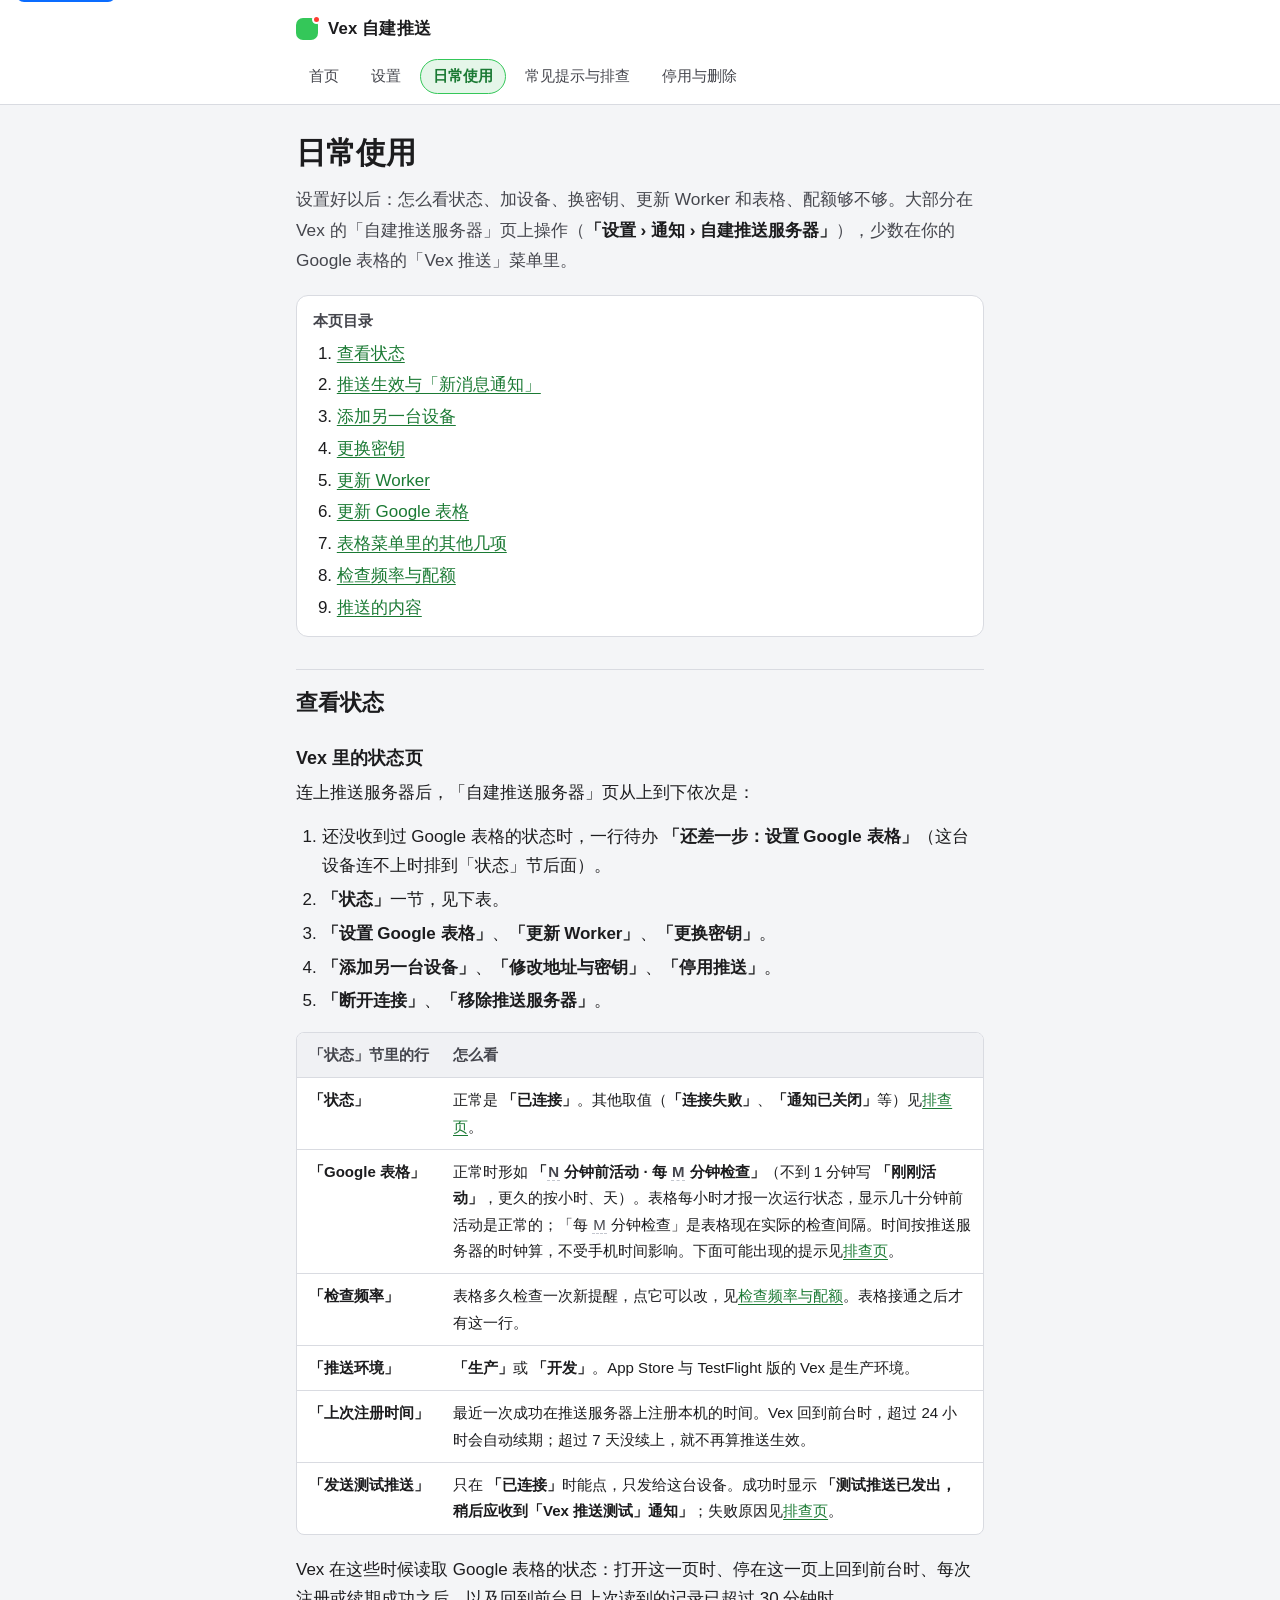
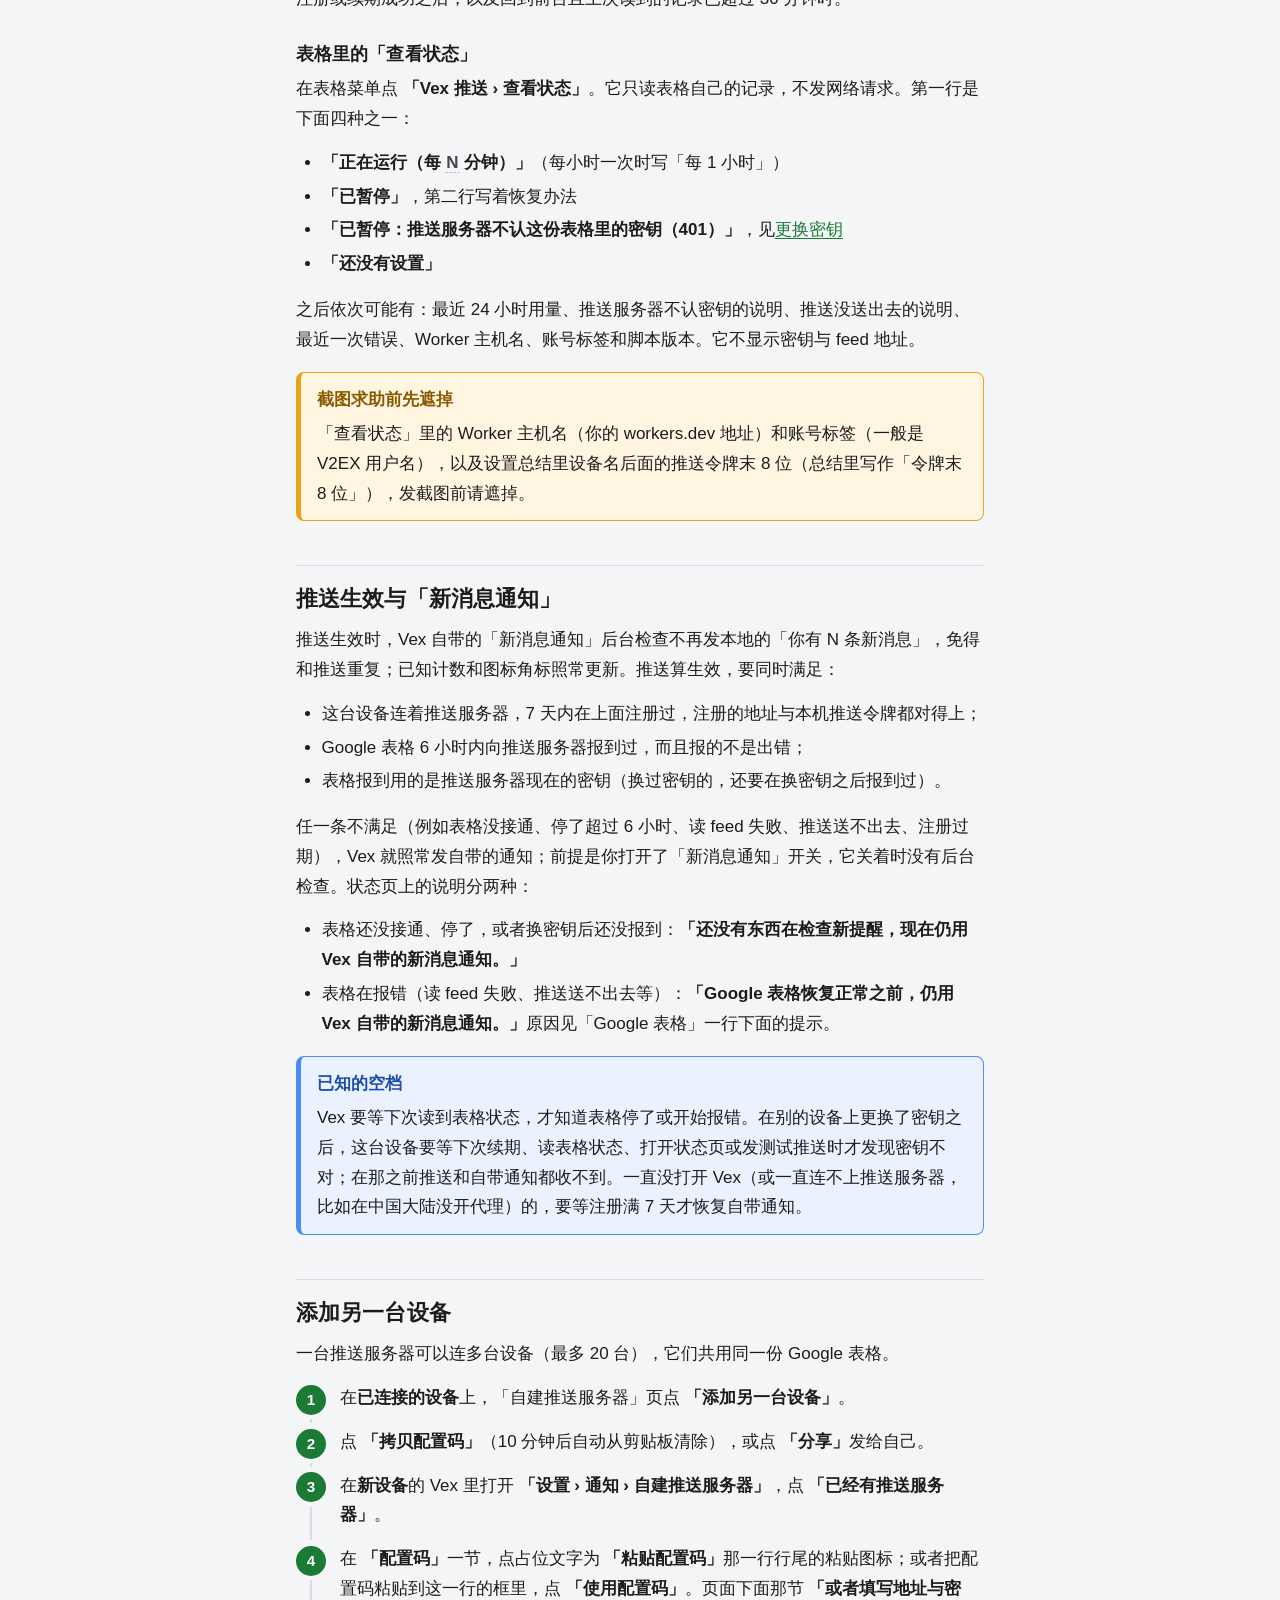
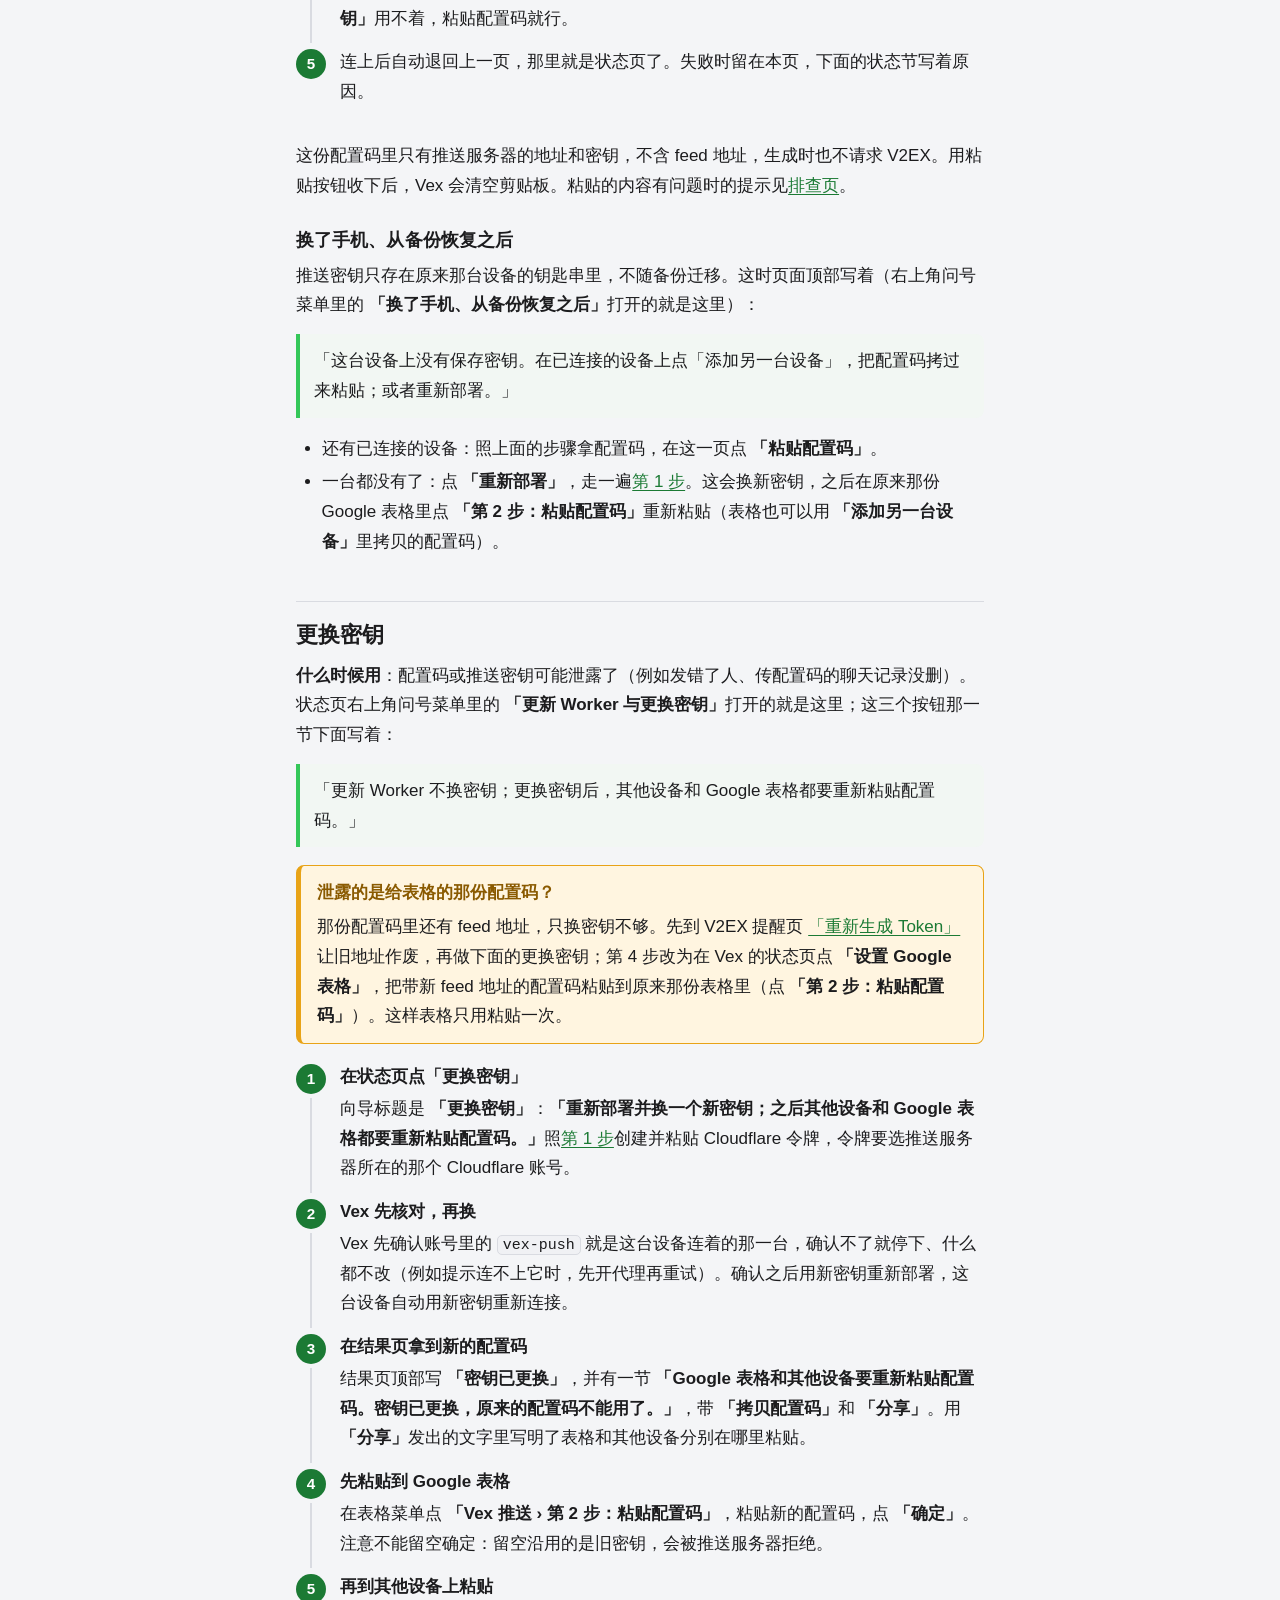
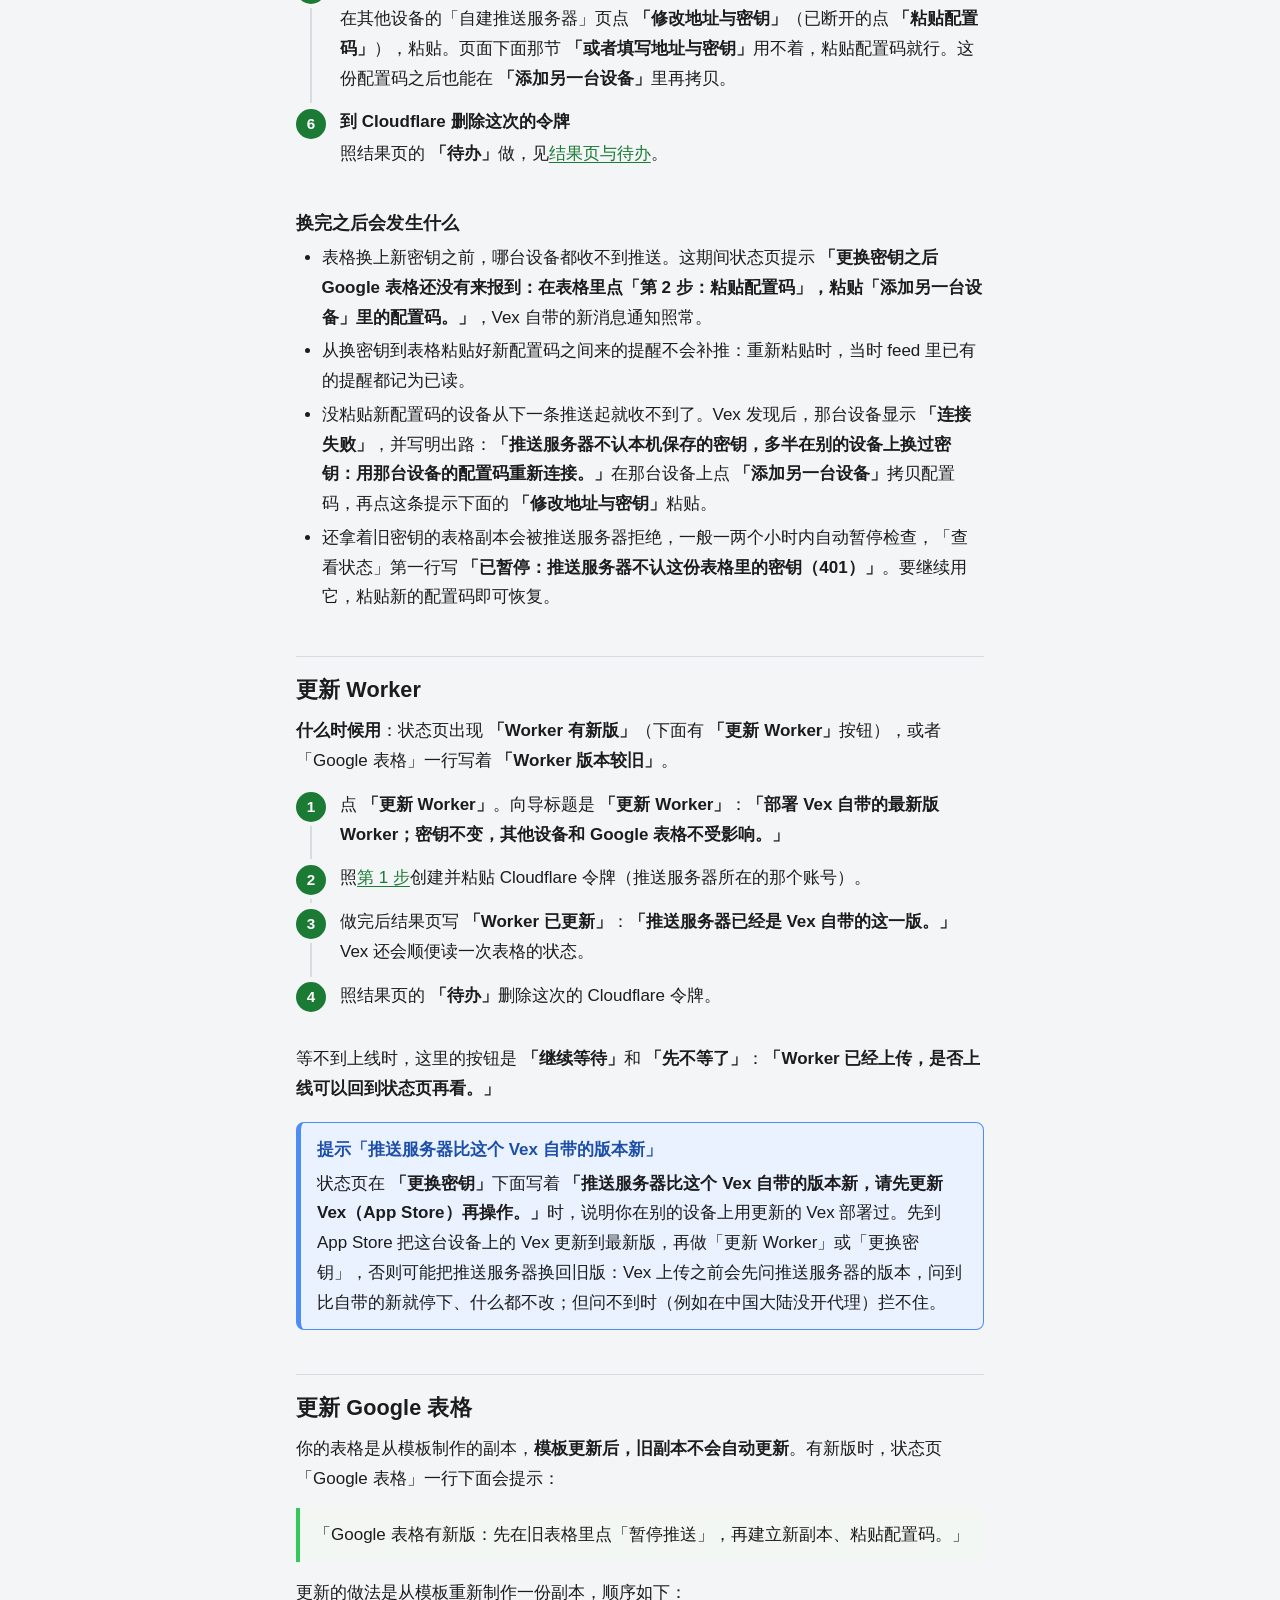
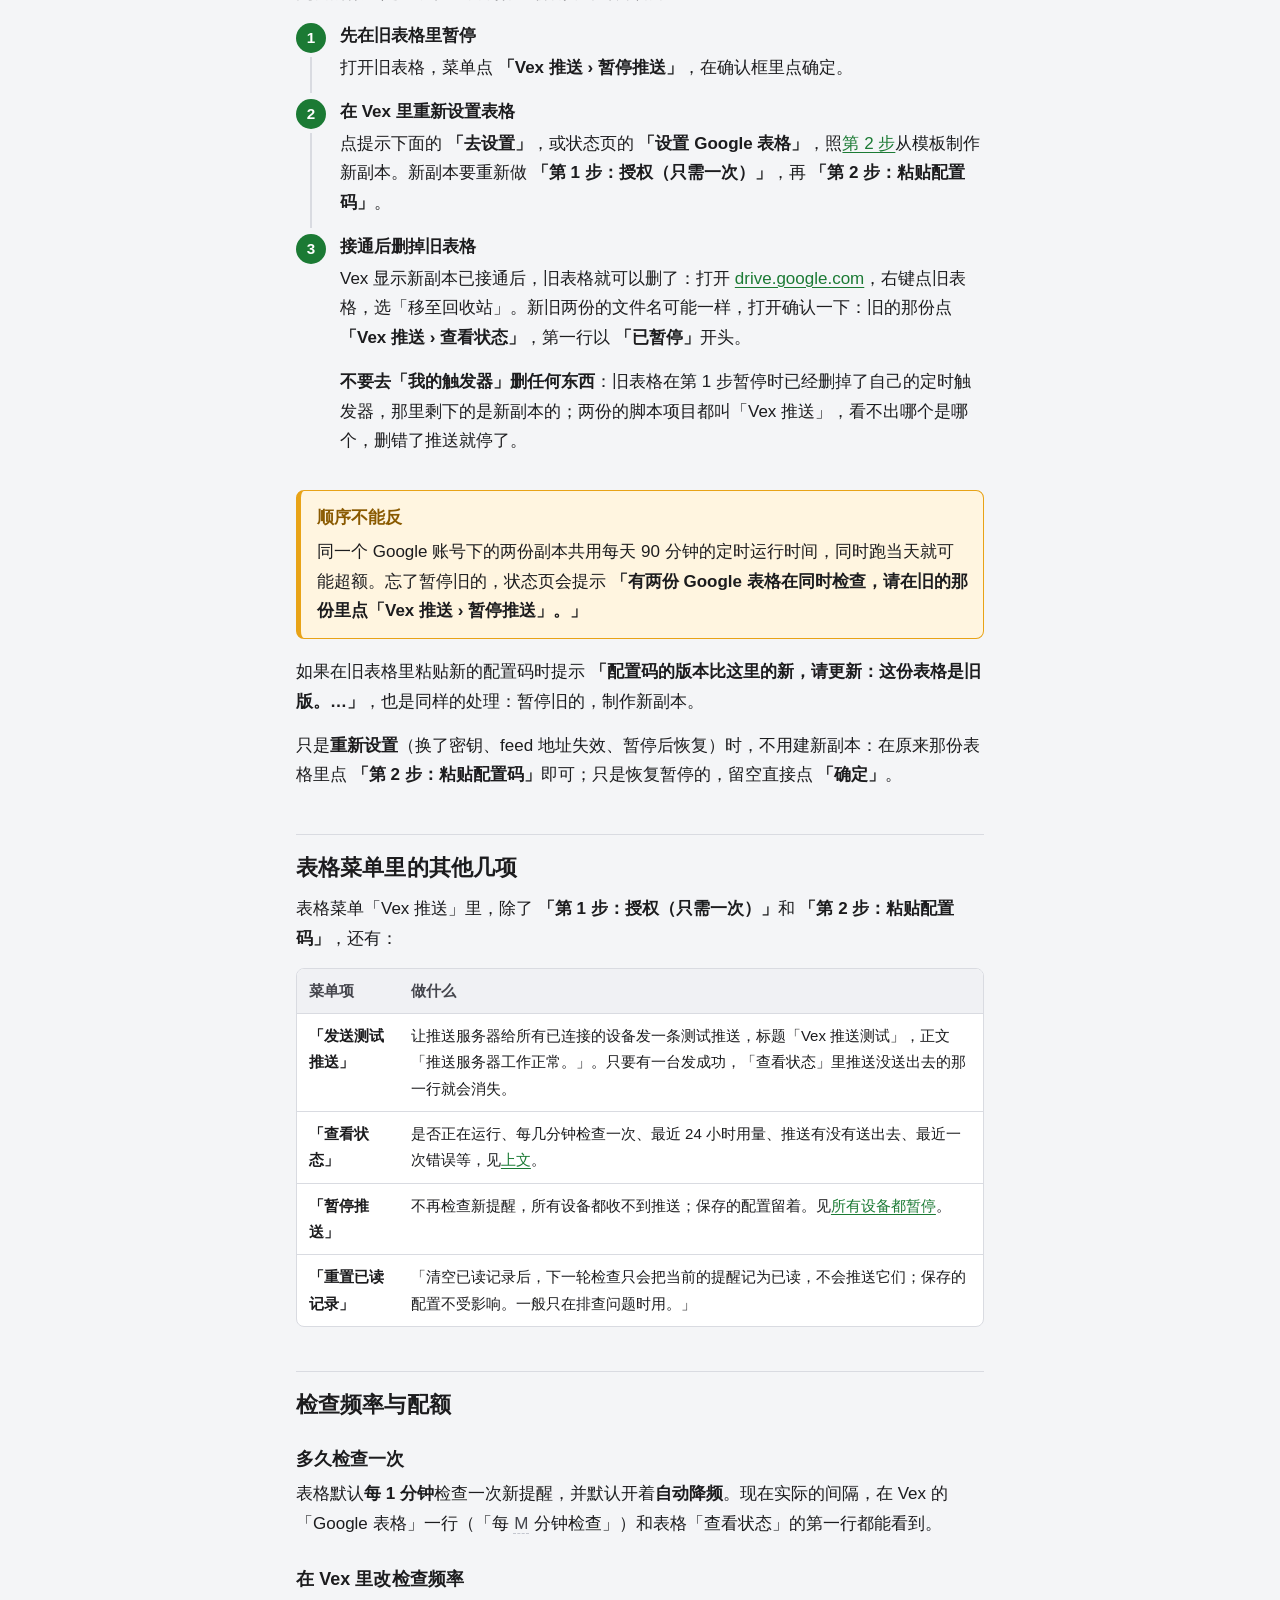
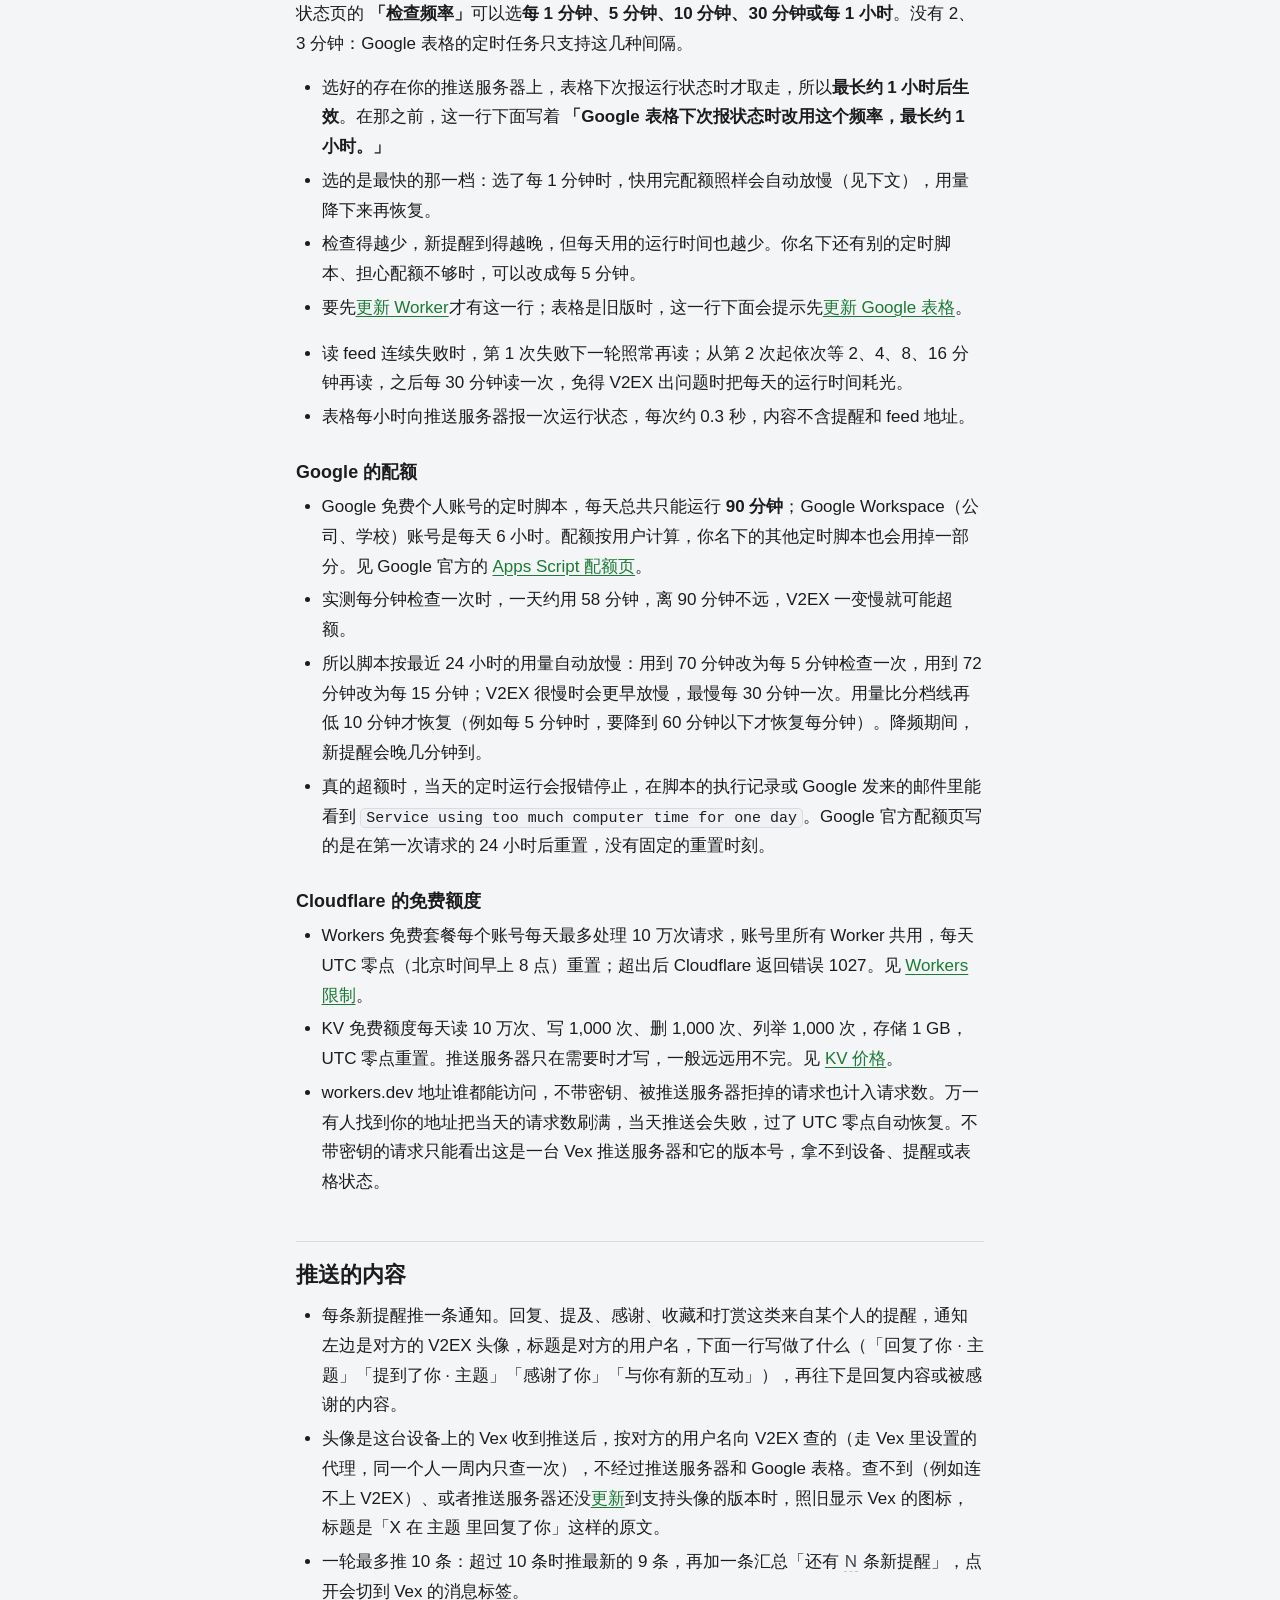
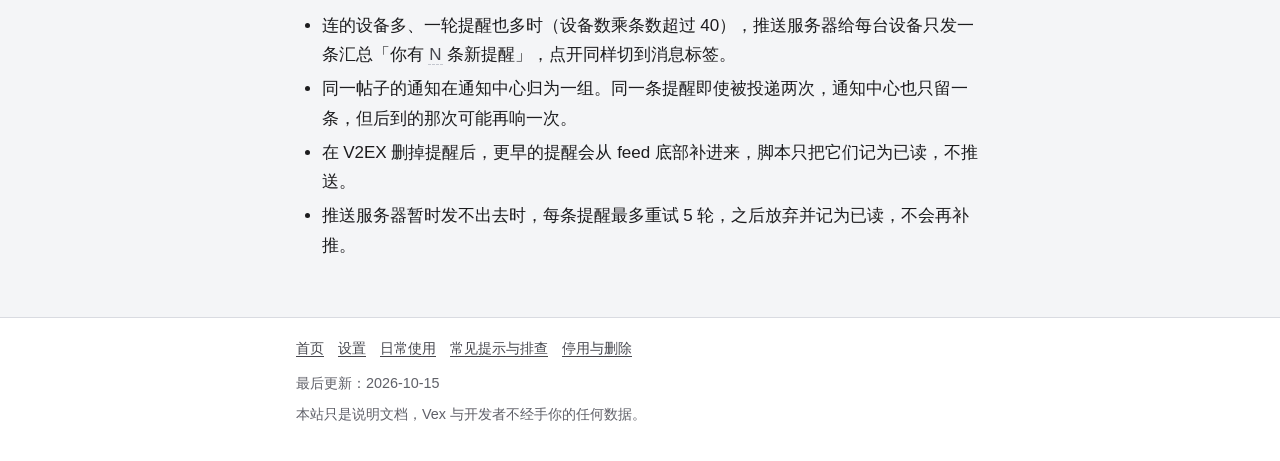
==== manage.html @ e68ec26c "docs: 通知显示对方头像的说法，隐私表补查头像 Co-Authored-By: Claude Opus 5.5 <noreply@anthropic.com>" ====
<!doctype html>
<html lang="zh-CN">
<head>
<meta charset="utf-8">
<meta name="viewport" content="width=device-width, initial-scale=1">
<meta name="color-scheme" content="light dark">
<meta name="description" content="Vex 自建推送的日常使用：查看状态、添加另一台设备、更换密钥、更新 Worker、更新 Google 表格、检查频率与配额。">
<title>日常使用 · Vex 自建推送</title>
<link rel="stylesheet" href="style.css">
</head>
<body>
<a class="skip-link" href="#main">跳到正文</a>

<header class="site-header">
  <div class="wrap">
    <a class="brand" href="index.html"><span class="brand-mark" aria-hidden="true"></span>Vex 自建推送</a>
    <nav class="site-nav" aria-label="页面导航">
      <ul>
        <li><a href="index.html">首页</a></li>
        <li><a href="setup.html">设置</a></li>
        <li><a href="manage.html" aria-current="page">日常使用</a></li>
        <li><a href="troubleshooting.html">常见提示与排查</a></li>
        <li><a href="remove.html">停用与删除</a></li>
      </ul>
    </nav>
  </div>
</header>

<main id="main" class="wrap">
  <h1>日常使用</h1>
  <p class="lead">设置好以后：怎么看状态、加设备、换密钥、更新 Worker 和表格、配额够不够。大部分在 Vex 的「自建推送服务器」页上操作（<span class="ui">「设置 › 通知 › 自建推送服务器」</span>），少数在你的 Google 表格的「Vex 推送」菜单里。</p>

  <nav class="toc" aria-labelledby="toc-title">
    <p class="toc-title" id="toc-title">本页目录</p>
    <ol>
      <li><a href="#status">查看状态</a></li>
      <li><a href="#active">推送生效与「新消息通知」</a></li>
      <li><a href="#add-device">添加另一台设备</a></li>
      <li><a href="#rotate">更换密钥</a></li>
      <li><a href="#update-worker">更新 Worker</a></li>
      <li><a href="#update-sheet">更新 Google 表格</a></li>
      <li><a href="#sheet-menu">表格菜单里的其他几项</a></li>
      <li><a href="#quota">检查频率与配额</a></li>
      <li><a href="#content">推送的内容</a></li>
    </ol>
  </nav>

  <h2 id="status">查看状态</h2>
  <h3>Vex 里的状态页</h3>
  <p>连上推送服务器后，「自建推送服务器」页从上到下依次是：</p>
  <ol>
    <li>还没收到过 Google 表格的状态时，一行待办 <span class="ui">「还差一步：设置 Google 表格」</span>（这台设备连不上时排到「状态」节后面）。</li>
    <li><span class="ui">「状态」</span>一节，见下表。</li>
    <li><span class="ui">「设置 Google 表格」</span>、<span class="ui">「更新 Worker」</span>、<span class="ui">「更换密钥」</span>。</li>
    <li><span class="ui">「添加另一台设备」</span>、<span class="ui">「修改地址与密钥」</span>、<span class="ui">「停用推送」</span>。</li>
    <li><span class="ui">「断开连接」</span>、<span class="ui">「移除推送服务器」</span>。</li>
  </ol>

  <div class="table-wrap">
    <table class="stack">
      <thead>
        <tr><th scope="col">「状态」节里的行</th><th scope="col">怎么看</th></tr>
      </thead>
      <tbody>
        <tr>
          <th scope="row"><span class="ui">「状态」</span></th>
          <td data-label="怎么看">正常是 <span class="ui">「已连接」</span>。其他取值（<span class="ui">「连接失败」</span>、<span class="ui">「通知已关闭」</span>等）见<a href="troubleshooting.html#status-row">排查页</a>。</td>
        </tr>
        <tr>
          <th scope="row"><span class="ui">「Google 表格」</span></th>
          <td data-label="怎么看">正常时形如 <span class="ui">「<var>N</var> 分钟前活动 · 每 <var>M</var> 分钟检查」</span>（不到 1 分钟写 <span class="ui">「刚刚活动」</span>，更久的按小时、天）。表格每小时才报一次运行状态，显示几十分钟前活动是正常的；「每 <var>M</var> 分钟检查」是表格现在实际的检查间隔。时间按推送服务器的时钟算，不受手机时间影响。下面可能出现的提示见<a href="troubleshooting.html#sheet-notes">排查页</a>。</td>
        </tr>
        <tr>
          <th scope="row"><span class="ui">「检查频率」</span></th>
          <td data-label="怎么看">表格多久检查一次新提醒，点它可以改，见<a href="#quota">检查频率与配额</a>。表格接通之后才有这一行。</td>
        </tr>
        <tr>
          <th scope="row"><span class="ui">「推送环境」</span></th>
          <td data-label="怎么看"><span class="ui">「生产」</span>或 <span class="ui">「开发」</span>。App Store 与 TestFlight 版的 Vex 是生产环境。</td>
        </tr>
        <tr>
          <th scope="row"><span class="ui">「上次注册时间」</span></th>
          <td data-label="怎么看">最近一次成功在推送服务器上注册本机的时间。Vex 回到前台时，超过 24 小时会自动续期；超过 7 天没续上，就不再算推送生效。</td>
        </tr>
        <tr>
          <th scope="row"><span class="ui">「发送测试推送」</span></th>
          <td data-label="怎么看">只在 <span class="ui">「已连接」</span>时能点，只发给这台设备。成功时显示 <span class="ui">「测试推送已发出，稍后应收到「Vex 推送测试」通知」</span>；失败原因见<a href="troubleshooting.html#test-push">排查页</a>。</td>
        </tr>
      </tbody>
    </table>
  </div>
  <p>Vex 在这些时候读取 Google 表格的状态：打开这一页时、停在这一页上回到前台时、每次注册或续期成功之后，以及回到前台且上次读到的记录已超过 30 分钟时。</p>

  <h3 id="sheet-status">表格里的「查看状态」</h3>
  <p>在表格菜单点 <span class="ui">「Vex 推送 › 查看状态」</span>。它只读表格自己的记录，不发网络请求。第一行是下面四种之一：</p>
  <ul>
    <li><span class="ui">「正在运行（每 <var>N</var> 分钟）」</span>（每小时一次时写「每 1 小时」）</li>
    <li><span class="ui">「已暂停」</span>，第二行写着恢复办法</li>
    <li><span class="ui">「已暂停：推送服务器不认这份表格里的密钥（401）」</span>，见<a href="#rotate">更换密钥</a></li>
    <li><span class="ui">「还没有设置」</span></li>
  </ul>
  <p>之后依次可能有：最近 24 小时用量、推送服务器不认密钥的说明、推送没送出去的说明、最近一次错误、Worker 主机名、账号标签和脚本版本。它不显示密钥与 feed 地址。</p>
  <div class="callout callout-warn">
    <strong class="callout-title">截图求助前先遮掉</strong>
    <p>「查看状态」里的 Worker 主机名（你的 workers.dev 地址）和账号标签（一般是 V2EX 用户名），以及设置总结里设备名后面的推送令牌末 8 位（总结里写作「令牌末 8 位」），发截图前请遮掉。</p>
  </div>

  <h2 id="active">推送生效与「新消息通知」</h2>
  <p>推送生效时，Vex 自带的「新消息通知」后台检查不再发本地的「你有 N 条新消息」，免得和推送重复；已知计数和图标角标照常更新。推送算生效，要同时满足：</p>
  <ul>
    <li>这台设备连着推送服务器，7 天内在上面注册过，注册的地址与本机推送令牌都对得上；</li>
    <li>Google 表格 6 小时内向推送服务器报到过，而且报的不是出错；</li>
    <li>表格报到用的是推送服务器现在的密钥（换过密钥的，还要在换密钥之后报到过）。</li>
  </ul>
  <p>任一条不满足（例如表格没接通、停了超过 6 小时、读 feed 失败、推送送不出去、注册过期），Vex 就照常发自带的通知；前提是你打开了「新消息通知」开关，它关着时没有后台检查。状态页上的说明分两种：</p>
  <ul>
    <li>表格还没接通、停了，或者换密钥后还没报到：<span class="ui">「还没有东西在检查新提醒，现在仍用 Vex 自带的新消息通知。」</span></li>
    <li>表格在报错（读 feed 失败、推送送不出去等）：<span class="ui">「Google 表格恢复正常之前，仍用 Vex 自带的新消息通知。」</span>原因见「Google 表格」一行下面的提示。</li>
  </ul>
  <div class="callout callout-note">
    <strong class="callout-title">已知的空档</strong>
    <p>Vex 要等下次读到表格状态，才知道表格停了或开始报错。在别的设备上更换了密钥之后，这台设备要等下次续期、读表格状态、打开状态页或发测试推送时才发现密钥不对；在那之前推送和自带通知都收不到。一直没打开 Vex（或一直连不上推送服务器，比如在中国大陆没开代理）的，要等注册满 7 天才恢复自带通知。</p>
  </div>

  <h2 id="add-device">添加另一台设备</h2>
  <p>一台推送服务器可以连多台设备（最多 20 台），它们共用同一份 Google 表格。</p>
  <ol class="steps">
    <li>在<strong>已连接的设备</strong>上，「自建推送服务器」页点 <span class="ui">「添加另一台设备」</span>。</li>
    <li>点 <span class="ui">「拷贝配置码」</span>（10 分钟后自动从剪贴板清除），或点 <span class="ui">「分享」</span>发给自己。</li>
    <li>在<strong>新设备</strong>的 Vex 里打开 <span class="ui">「设置 › 通知 › 自建推送服务器」</span>，点 <span class="ui">「已经有推送服务器」</span>。</li>
    <li>在 <span class="ui">「配置码」</span>一节，点占位文字为 <span class="ui">「粘贴配置码」</span>那一行行尾的粘贴图标；或者把配置码粘贴到这一行的框里，点 <span class="ui">「使用配置码」</span>。页面下面那节 <span class="ui">「或者填写地址与密钥」</span>用不着，粘贴配置码就行。</li>
    <li>连上后自动退回上一页，那里就是状态页了。失败时留在本页，下面的状态节写着原因。</li>
  </ol>
  <p>这份配置码里只有推送服务器的地址和密钥，不含 feed 地址，生成时也不请求 V2EX。用粘贴按钮收下后，Vex 会清空剪贴板。粘贴的内容有问题时的提示见<a href="troubleshooting.html#config-code">排查页</a>。</p>

  <h3 id="new-phone">换了手机、从备份恢复之后</h3>
  <p>推送密钥只存在原来那台设备的钥匙串里，不随备份迁移。这时页面顶部写着（右上角问号菜单里的 <span class="ui">「换了手机、从备份恢复之后」</span>打开的就是这里）：</p>
  <div class="app-text">
    <p>「这台设备上没有保存密钥。在已连接的设备上点「添加另一台设备」，把配置码拷过来粘贴；或者重新部署。」</p>
  </div>
  <ul>
    <li>还有已连接的设备：照上面的步骤拿配置码，在这一页点 <span class="ui">「粘贴配置码」</span>。</li>
    <li>一台都没有了：点 <span class="ui">「重新部署」</span>，走一遍<a href="setup.html#step1">第 1 步</a>。这会换新密钥，之后在原来那份 Google 表格里点 <span class="ui">「第 2 步：粘贴配置码」</span>重新粘贴（表格也可以用 <span class="ui">「添加另一台设备」</span>里拷贝的配置码）。</li>
  </ul>

  <h2 id="rotate">更换密钥</h2>
  <p><strong>什么时候用</strong>：配置码或推送密钥可能泄露了（例如发错了人、传配置码的聊天记录没删）。状态页右上角问号菜单里的 <span class="ui">「更新 Worker 与更换密钥」</span>打开的就是这里；这三个按钮那一节下面写着：</p>
  <div class="app-text">
    <p>「更新 Worker 不换密钥；更换密钥后，其他设备和 Google 表格都要重新粘贴配置码。」</p>
  </div>
  <div class="callout callout-warn">
    <strong class="callout-title">泄露的是给表格的那份配置码？</strong>
    <p>那份配置码里还有 feed 地址，只换密钥不够。先到 V2EX 提醒页 <a href="remove.html#v2ex-token">「重新生成 Token」</a>让旧地址作废，再做下面的更换密钥；第 4 步改为在 Vex 的状态页点 <span class="ui">「设置 Google 表格」</span>，把带新 feed 地址的配置码粘贴到原来那份表格里（点 <span class="ui">「第 2 步：粘贴配置码」</span>）。这样表格只用粘贴一次。</p>
  </div>
  <ol class="steps">
    <li>
      <span class="step-title">在状态页点「更换密钥」</span>
      <p>向导标题是 <span class="ui">「更换密钥」</span>：<span class="ui">「重新部署并换一个新密钥；之后其他设备和 Google 表格都要重新粘贴配置码。」</span>照<a href="setup.html#step1">第 1 步</a>创建并粘贴 Cloudflare 令牌，令牌要选推送服务器所在的那个 Cloudflare 账号。</p>
    </li>
    <li>
      <span class="step-title">Vex 先核对，再换</span>
      <p>Vex 先确认账号里的 <code>vex-push</code> 就是这台设备连着的那一台，确认不了就停下、什么都不改（例如提示连不上它时，先开代理再重试）。确认之后用新密钥重新部署，这台设备自动用新密钥重新连接。</p>
    </li>
    <li>
      <span class="step-title">在结果页拿到新的配置码</span>
      <p>结果页顶部写 <span class="ui">「密钥已更换」</span>，并有一节 <span class="ui">「Google 表格和其他设备要重新粘贴配置码。密钥已更换，原来的配置码不能用了。」</span>，带 <span class="ui">「拷贝配置码」</span>和 <span class="ui">「分享」</span>。用 <span class="ui">「分享」</span>发出的文字里写明了表格和其他设备分别在哪里粘贴。</p>
    </li>
    <li>
      <span class="step-title">先粘贴到 Google 表格</span>
      <p>在表格菜单点 <span class="ui">「Vex 推送 › 第 2 步：粘贴配置码」</span>，粘贴新的配置码，点 <span class="ui">「确定」</span>。注意不能留空确定：留空沿用的是旧密钥，会被推送服务器拒绝。</p>
    </li>
    <li>
      <span class="step-title">再到其他设备上粘贴</span>
      <p>在其他设备的「自建推送服务器」页点 <span class="ui">「修改地址与密钥」</span>（已断开的点 <span class="ui">「粘贴配置码」</span>），粘贴。页面下面那节 <span class="ui">「或者填写地址与密钥」</span>用不着，粘贴配置码就行。这份配置码之后也能在 <span class="ui">「添加另一台设备」</span>里再拷贝。</p>
    </li>
    <li>
      <span class="step-title">到 Cloudflare 删除这次的令牌</span>
      <p>照结果页的 <span class="ui">「待办」</span>做，见<a href="setup.html#result">结果页与待办</a>。</p>
    </li>
  </ol>

  <h3>换完之后会发生什么</h3>
  <ul>
    <li>表格换上新密钥之前，哪台设备都收不到推送。这期间状态页提示 <span class="ui">「更换密钥之后 Google 表格还没有来报到：在表格里点「第 2 步：粘贴配置码」，粘贴「添加另一台设备」里的配置码。」</span>，Vex 自带的新消息通知照常。</li>
    <li>从换密钥到表格粘贴好新配置码之间来的提醒不会补推：重新粘贴时，当时 feed 里已有的提醒都记为已读。</li>
    <li>没粘贴新配置码的设备从下一条推送起就收不到了。Vex 发现后，那台设备显示 <span class="ui">「连接失败」</span>，并写明出路：<span class="ui">「推送服务器不认本机保存的密钥，多半在别的设备上换过密钥：用那台设备的配置码重新连接。」</span>在那台设备上点 <span class="ui">「添加另一台设备」</span>拷贝配置码，再点这条提示下面的 <span class="ui">「修改地址与密钥」</span>粘贴。</li>
    <li>还拿着旧密钥的表格副本会被推送服务器拒绝，一般一两个小时内自动暂停检查，「查看状态」第一行写 <span class="ui">「已暂停：推送服务器不认这份表格里的密钥（401）」</span>。要继续用它，粘贴新的配置码即可恢复。</li>
  </ul>

  <h2 id="update-worker">更新 Worker</h2>
  <p><strong>什么时候用</strong>：状态页出现 <span class="ui">「Worker 有新版」</span>（下面有 <span class="ui">「更新 Worker」</span>按钮），或者「Google 表格」一行写着 <span class="ui">「Worker 版本较旧」</span>。</p>
  <ol class="steps">
    <li>点 <span class="ui">「更新 Worker」</span>。向导标题是 <span class="ui">「更新 Worker」</span>：<span class="ui">「部署 Vex 自带的最新版 Worker；密钥不变，其他设备和 Google 表格不受影响。」</span></li>
    <li>照<a href="setup.html#step1">第 1 步</a>创建并粘贴 Cloudflare 令牌（推送服务器所在的那个账号）。</li>
    <li>做完后结果页写 <span class="ui">「Worker 已更新」</span>：<span class="ui">「推送服务器已经是 Vex 自带的这一版。」</span>Vex 还会顺便读一次表格的状态。</li>
    <li>照结果页的 <span class="ui">「待办」</span>删除这次的 Cloudflare 令牌。</li>
  </ol>
  <p>等不到上线时，这里的按钮是 <span class="ui">「继续等待」</span>和 <span class="ui">「先不等了」</span>：<span class="ui">「Worker 已经上传，是否上线可以回到状态页再看。」</span></p>
  <div class="callout callout-note">
    <strong class="callout-title">提示「推送服务器比这个 Vex 自带的版本新」</strong>
    <p>状态页在 <span class="ui">「更换密钥」</span>下面写着 <span class="ui">「推送服务器比这个 Vex 自带的版本新，请先更新 Vex（App Store）再操作。」</span>时，说明你在别的设备上用更新的 Vex 部署过。先到 App Store 把这台设备上的 Vex 更新到最新版，再做「更新 Worker」或「更换密钥」，否则可能把推送服务器换回旧版：Vex 上传之前会先问推送服务器的版本，问到比自带的新就停下、什么都不改；但问不到时（例如在中国大陆没开代理）拦不住。</p>
  </div>

  <h2 id="update-sheet">更新 Google 表格</h2>
  <p>你的表格是从模板制作的副本，<strong>模板更新后，旧副本不会自动更新</strong>。有新版时，状态页「Google 表格」一行下面会提示：</p>
  <div class="app-text">
    <p>「Google 表格有新版：先在旧表格里点「暂停推送」，再建立新副本、粘贴配置码。」</p>
  </div>
  <p>更新的做法是从模板重新制作一份副本，顺序如下：</p>
  <ol class="steps">
    <li>
      <span class="step-title">先在旧表格里暂停</span>
      <p>打开旧表格，菜单点 <span class="ui">「Vex 推送 › 暂停推送」</span>，在确认框里点确定。</p>
    </li>
    <li>
      <span class="step-title">在 Vex 里重新设置表格</span>
      <p>点提示下面的 <span class="ui">「去设置」</span>，或状态页的 <span class="ui">「设置 Google 表格」</span>，照<a href="setup.html#step2">第 2 步</a>从模板制作新副本。新副本要重新做 <span class="ui">「第 1 步：授权（只需一次）」</span>，再 <span class="ui">「第 2 步：粘贴配置码」</span>。</p>
    </li>
    <li>
      <span class="step-title">接通后删掉旧表格</span>
      <p>Vex 显示新副本已接通后，旧表格就可以删了：打开 <a href="https://drive.google.com/">drive.google.com</a>，右键点旧表格，选「移至回收站」。新旧两份的文件名可能一样，打开确认一下：旧的那份点 <span class="ui">「Vex 推送 › 查看状态」</span>，第一行以 <span class="ui">「已暂停」</span>开头。</p>
      <p><strong>不要去「我的触发器」删任何东西</strong>：旧表格在第 1 步暂停时已经删掉了自己的定时触发器，那里剩下的是新副本的；两份的脚本项目都叫「Vex 推送」，看不出哪个是哪个，删错了推送就停了。</p>
    </li>
  </ol>
  <div class="callout callout-warn">
    <strong class="callout-title">顺序不能反</strong>
    <p>同一个 Google 账号下的两份副本共用每天 90 分钟的定时运行时间，同时跑当天就可能超额。忘了暂停旧的，状态页会提示 <span class="ui">「有两份 Google 表格在同时检查，请在旧的那份里点「Vex 推送 › 暂停推送」。」</span></p>
  </div>
  <p>如果在旧表格里粘贴新的配置码时提示 <span class="ui">「配置码的版本比这里的新，请更新：这份表格是旧版。…」</span>，也是同样的处理：暂停旧的，制作新副本。</p>
  <p>只是<strong>重新设置</strong>（换了密钥、feed 地址失效、暂停后恢复）时，不用建新副本：在原来那份表格里点 <span class="ui">「第 2 步：粘贴配置码」</span>即可；只是恢复暂停的，留空直接点 <span class="ui">「确定」</span>。</p>

  <h2 id="sheet-menu">表格菜单里的其他几项</h2>
  <p>表格菜单「Vex 推送」里，除了 <span class="ui">「第 1 步：授权（只需一次）」</span>和 <span class="ui">「第 2 步：粘贴配置码」</span>，还有：</p>
  <div class="table-wrap">
    <table class="stack">
      <thead>
        <tr><th scope="col">菜单项</th><th scope="col">做什么</th></tr>
      </thead>
      <tbody>
        <tr>
          <th scope="row"><span class="ui">「发送测试推送」</span></th>
          <td data-label="做什么">让推送服务器给所有已连接的设备发一条测试推送，标题「Vex 推送测试」，正文「推送服务器工作正常。」。只要有一台发成功，「查看状态」里推送没送出去的那一行就会消失。</td>
        </tr>
        <tr>
          <th scope="row"><span class="ui">「查看状态」</span></th>
          <td data-label="做什么">是否正在运行、每几分钟检查一次、最近 24 小时用量、推送有没有送出去、最近一次错误等，见<a href="#sheet-status">上文</a>。</td>
        </tr>
        <tr>
          <th scope="row"><span class="ui">「暂停推送」</span></th>
          <td data-label="做什么">不再检查新提醒，所有设备都收不到推送；保存的配置留着。见<a href="remove.html#pause-all">所有设备都暂停</a>。</td>
        </tr>
        <tr>
          <th scope="row"><span class="ui">「重置已读记录」</span></th>
          <td data-label="做什么">「清空已读记录后，下一轮检查只会把当前的提醒记为已读，不会推送它们；保存的配置不受影响。一般只在排查问题时用。」</td>
        </tr>
      </tbody>
    </table>
  </div>

  <h2 id="quota">检查频率与配额</h2>
  <h3>多久检查一次</h3>
  <p>表格默认<strong>每 1 分钟</strong>检查一次新提醒，并默认开着<strong>自动降频</strong>。现在实际的间隔，在 Vex 的「Google 表格」一行（「每 <var>M</var> 分钟检查」）和表格「查看状态」的第一行都能看到。</p>
  <h3 id="poll-schedule">在 Vex 里改检查频率</h3>
  <p>状态页的 <span class="ui">「检查频率」</span>可以选<strong>每 1 分钟、5 分钟、10 分钟、30 分钟或每 1 小时</strong>。没有 2、3 分钟：Google 表格的定时任务只支持这几种间隔。</p>
  <ul>
    <li>选好的存在你的推送服务器上，表格下次报运行状态时才取走，所以<strong>最长约 1 小时后生效</strong>。在那之前，这一行下面写着 <span class="ui">「Google 表格下次报状态时改用这个频率，最长约 1 小时。」</span></li>
    <li>选的是最快的那一档：选了每 1 分钟时，快用完配额照样会自动放慢（见下文），用量降下来再恢复。</li>
    <li>检查得越少，新提醒到得越晚，但每天用的运行时间也越少。你名下还有别的定时脚本、担心配额不够时，可以改成每 5 分钟。</li>
    <li>要先<a href="#update-worker">更新 Worker</a>才有这一行；表格是旧版时，这一行下面会提示先<a href="#update-sheet">更新 Google 表格</a>。</li>
  </ul>
  <ul>
    <li>读 feed 连续失败时，第 1 次失败下一轮照常再读；从第 2 次起依次等 2、4、8、16 分钟再读，之后每 30 分钟读一次，免得 V2EX 出问题时把每天的运行时间耗光。</li>
    <li>表格每小时向推送服务器报一次运行状态，每次约 0.3 秒，内容不含提醒和 feed 地址。</li>
  </ul>

  <h3>Google 的配额</h3>
  <ul>
    <li>Google 免费个人账号的定时脚本，每天总共只能运行 <strong>90 分钟</strong>；Google Workspace（公司、学校）账号是每天 6 小时。配额按用户计算，你名下的其他定时脚本也会用掉一部分。见 Google 官方的 <a href="https://developers.google.com/apps-script/guides/services/quotas">Apps Script 配额页</a>。</li>
    <li>实测每分钟检查一次时，一天约用 58 分钟，离 90 分钟不远，V2EX 一变慢就可能超额。</li>
    <li>所以脚本按最近 24 小时的用量自动放慢：用到 70 分钟改为每 5 分钟检查一次，用到 72 分钟改为每 15 分钟；V2EX 很慢时会更早放慢，最慢每 30 分钟一次。用量比分档线再低 10 分钟才恢复（例如每 5 分钟时，要降到 60 分钟以下才恢复每分钟）。降频期间，新提醒会晚几分钟到。</li>
    <li>真的超额时，当天的定时运行会报错停止，在脚本的执行记录或 Google 发来的邮件里能看到 <code>Service using too much computer time for one day</code>。Google 官方配额页写的是在第一次请求的 24 小时后重置，没有固定的重置时刻。</li>
  </ul>

  <h3>Cloudflare 的免费额度</h3>
  <ul>
    <li>Workers 免费套餐每个账号每天最多处理 10 万次请求，账号里所有 Worker 共用，每天 UTC 零点（北京时间早上 8 点）重置；超出后 Cloudflare 返回错误 1027。见 <a href="https://developers.cloudflare.com/workers/platform/limits/">Workers 限制</a>。</li>
    <li>KV 免费额度每天读 10 万次、写 1,000 次、删 1,000 次、列举 1,000 次，存储 1 GB，UTC 零点重置。推送服务器只在需要时才写，一般远远用不完。见 <a href="https://developers.cloudflare.com/kv/platform/pricing/">KV 价格</a>。</li>
    <li>workers.dev 地址谁都能访问，不带密钥、被推送服务器拒掉的请求也计入请求数。万一有人找到你的地址把当天的请求数刷满，当天推送会失败，过了 UTC 零点自动恢复。不带密钥的请求只能看出这是一台 Vex 推送服务器和它的版本号，拿不到设备、提醒或表格状态。</li>
  </ul>

  <h2 id="content">推送的内容</h2>
  <ul>
    <li>每条新提醒推一条通知。回复、提及、感谢、收藏和打赏这类来自某个人的提醒，通知左边是对方的 V2EX 头像，标题是对方的用户名，下面一行写做了什么（「回复了你 · 主题」「提到了你 · 主题」「感谢了你」「与你有新的互动」），再往下是回复内容或被感谢的内容。</li>
    <li id="avatar">头像是这台设备上的 Vex 收到推送后，按对方的用户名向 V2EX 查的（走 Vex 里设置的代理，同一个人一周内只查一次），不经过推送服务器和 Google 表格。查不到（例如连不上 V2EX）、或者推送服务器还没<a href="#update-worker">更新</a>到支持头像的版本时，照旧显示 Vex 的图标，标题是「X 在 主题 里回复了你」这样的原文。</li>
    <li>一轮最多推 10 条：超过 10 条时推最新的 9 条，再加一条汇总「还有 <var>N</var> 条新提醒」，点开会切到 Vex 的消息标签。</li>
    <li>连的设备多、一轮提醒也多时（设备数乘条数超过 40），推送服务器给每台设备只发一条汇总「你有 <var>N</var> 条新提醒」，点开同样切到消息标签。</li>
    <li>同一帖子的通知在通知中心归为一组。同一条提醒即使被投递两次，通知中心也只留一条，但后到的那次可能再响一次。</li>
    <li>在 V2EX 删掉提醒后，更早的提醒会从 feed 底部补进来，脚本只把它们记为已读，不推送。</li>
    <li>推送服务器暂时发不出去时，每条提醒最多重试 5 轮，之后放弃并记为已读，不会再补推。</li>
  </ul>
</main>

<footer class="site-footer">
  <div class="wrap">
    <nav aria-label="页脚导航">
      <ul>
        <li><a href="index.html">首页</a></li>
        <li><a href="setup.html">设置</a></li>
        <li><a href="manage.html">日常使用</a></li>
        <li><a href="troubleshooting.html">常见提示与排查</a></li>
        <li><a href="remove.html">停用与删除</a></li>
      </ul>
    </nav>
    <p>最后更新：2026-10-15</p>
    <p>本站只是说明文档，Vex 与开发者不经手你的任何数据。</p>
  </div>
</footer>
</body>
</html>
---- style.css ----
/* Vex 自建推送说明网站：纯 CSS，无外部字体与脚本。 */

:root {
  color-scheme: light dark;

  --bg: #f4f5f7;
  --surface: #ffffff;
  --surface-2: #f0f1f4;
  --text: #1c1c1e;
  --text-2: #45464d;
  --text-3: #5f6068;
  --border: #d9dbe1;
  --border-strong: #c3c6ce;

  --accent: #34c759;
  --accent-strong: #1b7a34;
  --accent-soft: #e5f6e9;
  --accent-on: #ffffff;

  --link: #1b7a34;
  --link-hover: #135a26;
  --focus: #0a6cff;

  --note-bg: #eaf2ff;
  --note-border: #4d8cf5;
  --note-title: #1d4fa8;
  --warn-bg: #fff5e0;
  --warn-border: #e8a317;
  --warn-title: #8a5a00;
  --danger-bg: #ffecec;
  --danger-border: #e5484d;
  --danger-title: #a51d24;

  --quote-bg: #f2f7f3;
  --kbd-bg: #f6f7f9;
  --kbd-border: #c9ccd3;

  --radius: 12px;
  --radius-sm: 8px;
  --shadow: 0 1px 2px rgba(16, 24, 40, 0.06);

  --font: -apple-system, BlinkMacSystemFont, "PingFang SC", "Hiragino Sans GB", "Microsoft YaHei",
    "Noto Sans CJK SC", "Source Han Sans SC", "Segoe UI", Roboto, "Helvetica Neue", Arial, sans-serif;
  --font-mono: ui-monospace, SFMono-Regular, Menlo, Consolas, "Liberation Mono", monospace;
}

@media (prefers-color-scheme: dark) {
  :root {
    --bg: #111214;
    --surface: #1b1c1f;
    --surface-2: #232428;
    --text: #ececf1;
    --text-2: #c2c3cb;
    --text-3: #a3a5ae;
    --border: #313238;
    --border-strong: #45474e;

    --accent: #30d158;
    --accent-strong: #5edc7d;
    --accent-soft: #163a22;
    --accent-on: #0b1f11;

    --link: #5edc7d;
    --link-hover: #8be9a3;
    --focus: #6aa8ff;

    --note-bg: #142338;
    --note-border: #4d8cf5;
    --note-title: #9cc2ff;
    --warn-bg: #2e2410;
    --warn-border: #d9961a;
    --warn-title: #f5c76a;
    --danger-bg: #351717;
    --danger-border: #e5484d;
    --danger-title: #ff9c9f;

    --quote-bg: #18241b;
    --kbd-bg: #26272b;
    --kbd-border: #4a4c53;

    --shadow: none;
  }
}

*,
*::before,
*::after {
  box-sizing: border-box;
}

html {
  -webkit-text-size-adjust: 100%;
  text-size-adjust: 100%;
}

body {
  margin: 0;
  background: var(--bg);
  color: var(--text);
  font-family: var(--font);
  font-size: 16px;
  line-height: 1.75;
  overflow-wrap: break-word;
  word-break: normal;
}

@media (min-width: 720px) {
  body {
    font-size: 17px;
  }
}

.wrap {
  max-width: 720px;
  margin: 0 auto;
  padding: 0 16px;
}

/* 跳到正文 */
.skip-link {
  position: absolute;
  left: 16px;
  top: -48px;
  z-index: 10;
  padding: 8px 14px;
  border-radius: var(--radius-sm);
  background: var(--surface);
  color: var(--text);
  border: 2px solid var(--focus);
  text-decoration: none;
}

.skip-link:focus {
  top: 12px;
}

:focus-visible {
  outline: 3px solid var(--focus);
  outline-offset: 2px;
  border-radius: 4px;
}

/* 页眉与导航 */
.site-header {
  background: var(--surface);
  border-bottom: 1px solid var(--border);
}

.site-header .wrap {
  padding-top: 14px;
  padding-bottom: 10px;
}

.brand {
  display: inline-flex;
  align-items: center;
  gap: 10px;
  color: var(--text);
  text-decoration: none;
  font-weight: 700;
  font-size: 1.05rem;
  letter-spacing: 0.01em;
}

.brand-mark {
  display: inline-block;
  width: 22px;
  height: 22px;
  border-radius: 7px;
  background: var(--accent);
  position: relative;
  flex: none;
}

.brand-mark::after {
  content: "";
  position: absolute;
  right: -3px;
  top: -3px;
  width: 9px;
  height: 9px;
  border-radius: 50%;
  background: #ff3b30;
  border: 2px solid var(--surface);
}

.site-nav ul {
  list-style: none;
  margin: 10px 0 0;
  padding: 0;
  display: flex;
  flex-wrap: wrap;
  gap: 6px;
}

.site-nav li,
.site-footer nav li {
  margin: 0;
}

.site-nav a {
  display: inline-block;
  padding: 4px 12px;
  border-radius: 999px;
  color: var(--text-2);
  text-decoration: none;
  font-size: 0.94rem;
  line-height: 1.6;
  border: 1px solid transparent;
}

.site-nav a:hover {
  background: var(--surface-2);
  color: var(--text);
}

.site-nav a[aria-current="page"] {
  background: var(--accent-soft);
  color: var(--accent-strong);
  border-color: var(--accent);
  font-weight: 600;
}

/* 正文（各页的 main 同时带 .wrap，选择器要比 .wrap 更具体，上下内边距才生效） */
main.wrap {
  display: block;
  padding: 28px 16px 40px;
}

h1,
h2,
h3,
h4 {
  line-height: 1.35;
  color: var(--text);
  letter-spacing: 0.005em;
}

h1 {
  font-size: 1.85rem;
  margin: 0 0 12px;
}

h2 {
  font-size: 1.35rem;
  margin: 44px 0 12px;
  padding-top: 18px;
  border-top: 1px solid var(--border);
}

h3 {
  font-size: 1.12rem;
  margin: 28px 0 8px;
}

h4 {
  font-size: 1rem;
  margin: 20px 0 6px;
}

h2:first-of-type {
  margin-top: 32px;
}

[id] {
  scroll-margin-top: 16px;
}

p {
  margin: 0 0 14px;
}

.lead {
  font-size: 1.08rem;
  color: var(--text-2);
}

a {
  color: var(--link);
  text-decoration: underline;
  text-decoration-thickness: 1px;
  text-underline-offset: 3px;
}

a:hover {
  color: var(--link-hover);
}

ul,
ol {
  margin: 0 0 16px;
  padding-left: 1.5em;
}

li {
  margin: 4px 0;
}

li > ul,
li > ol {
  margin: 6px 0 6px;
}

strong,
b {
  font-weight: 600;
}

small,
.muted {
  color: var(--text-3);
}

hr {
  border: 0;
  border-top: 1px solid var(--border);
  margin: 32px 0;
}

/* 界面原文 */
.ui {
  font-weight: 600;
  color: var(--text);
}

kbd {
  font-family: var(--font);
  font-size: 0.92em;
  padding: 1px 6px;
  border-radius: 6px;
  background: var(--kbd-bg);
  border: 1px solid var(--kbd-border);
  border-bottom-width: 2px;
  white-space: nowrap;
}

code {
  font-family: var(--font-mono);
  font-size: 0.88em;
  padding: 1px 5px;
  border-radius: 5px;
  background: var(--surface-2);
  border: 1px solid var(--border);
  overflow-wrap: anywhere;
}

/* 引用的界面原文（整段） */
.app-text {
  margin: 10px 0 16px;
  padding: 12px 14px;
  background: var(--quote-bg);
  border-left: 4px solid var(--accent);
  border-radius: 0 var(--radius-sm) var(--radius-sm) 0;
  color: var(--text);
}

.app-text p:last-child {
  margin-bottom: 0;
}

.app-text .source {
  display: block;
  font-size: 0.85rem;
  color: var(--text-3);
  margin-bottom: 4px;
}

/* 提示框 */
.callout {
  margin: 18px 0;
  padding: 12px 14px 12px 16px;
  border-radius: var(--radius-sm);
  border: 1px solid;
  border-left-width: 5px;
}

.callout > :last-child {
  margin-bottom: 0;
}

.callout-title {
  display: block;
  font-weight: 700;
  margin-bottom: 4px;
}

.callout-note {
  background: var(--note-bg);
  border-color: var(--note-border);
}

.callout-note .callout-title {
  color: var(--note-title);
}

.callout-warn {
  background: var(--warn-bg);
  border-color: var(--warn-border);
}

.callout-warn .callout-title {
  color: var(--warn-title);
}

.callout-danger {
  background: var(--danger-bg);
  border-color: var(--danger-border);
}

.callout-danger .callout-title {
  color: var(--danger-title);
}

/* 卡片 */
.card {
  background: var(--surface);
  border: 1px solid var(--border);
  border-radius: var(--radius);
  padding: 16px;
  box-shadow: var(--shadow);
  margin: 16px 0;
}

.card > :last-child {
  margin-bottom: 0;
}

.card h3:first-child,
.card h4:first-child {
  margin-top: 0;
}

/* 目录 */
.toc {
  background: var(--surface);
  border: 1px solid var(--border);
  border-radius: var(--radius);
  padding: 12px 16px;
  margin: 20px 0 8px;
}

.toc-title {
  font-weight: 700;
  margin: 0 0 4px;
  font-size: 0.95rem;
  color: var(--text-2);
}

.toc ol {
  margin: 0;
  padding-left: 1.4em;
}

.toc li {
  margin: 2px 0;
}

/* 步骤 */
ol.steps {
  list-style: none;
  counter-reset: step;
  padding-left: 0;
  margin: 12px 0 20px;
}

ol.steps > li {
  counter-increment: step;
  position: relative;
  padding: 0 0 14px 44px;
  margin: 0;
}

ol.steps > li::before {
  content: counter(step);
  position: absolute;
  left: 0;
  top: 0.12em;
  width: 30px;
  height: 30px;
  border-radius: 50%;
  background: var(--accent-strong);
  color: var(--surface);
  font-weight: 700;
  font-size: 0.95rem;
  line-height: 30px;
  text-align: center;
}

ol.steps > li::after {
  content: "";
  position: absolute;
  left: 14px;
  top: calc(0.12em + 34px);
  bottom: 4px;
  width: 2px;
  background: var(--border);
}

ol.steps > li:last-child::after {
  display: none;
}

ol.steps > li > :last-child {
  margin-bottom: 0;
}

.step-title {
  display: block;
  font-weight: 700;
  margin-bottom: 2px;
}

/* 流程示意 */
ol.flow {
  list-style: none;
  padding: 0;
  margin: 18px 0 12px;
}

ol.flow > li {
  margin: 0;
}

.flow-edge {
  margin: 0;
  padding: 6px 0 6px 26px;
  color: var(--text-2);
  font-size: 0.92rem;
  position: relative;
}

.flow-edge::before {
  content: "";
  position: absolute;
  left: 14px;
  top: 0;
  bottom: 0;
  width: 2px;
  background: var(--accent);
}

.flow-edge::after {
  content: "";
  position: absolute;
  left: 9px;
  bottom: -1px;
  border-left: 6px solid transparent;
  border-right: 6px solid transparent;
  border-top: 8px solid var(--accent);
}

.flow-node {
  display: flex;
  flex-wrap: wrap;
  align-items: baseline;
  gap: 2px 10px;
  background: var(--surface);
  border: 1px solid var(--border-strong);
  border-radius: var(--radius);
  padding: 10px 14px;
  box-shadow: var(--shadow);
}

.flow-node strong {
  font-size: 1.02rem;
}

.flow-owner {
  display: inline-block;
  font-size: 0.8rem;
  line-height: 1.5;
  padding: 1px 8px;
  border-radius: 999px;
  background: var(--surface-2);
  color: var(--text-2);
  border: 1px solid var(--border);
  white-space: nowrap;
}

.flow-owner.yours {
  background: var(--accent-soft);
  color: var(--accent-strong);
  border-color: var(--accent);
}

.flow-desc {
  flex-basis: 100%;
  color: var(--text-2);
  font-size: 0.92rem;
}

.flow-side {
  font-size: 0.95rem;
  color: var(--text-2);
}

/* 导航卡片 */
.page-cards {
  list-style: none;
  padding: 0;
  display: grid;
  grid-template-columns: 1fr;
  gap: 10px;
  margin: 16px 0;
}

@media (min-width: 560px) {
  .page-cards {
    grid-template-columns: 1fr 1fr;
  }
}

.page-cards li {
  margin: 0;
}

.page-cards a {
  display: block;
  height: 100%;
  padding: 14px 16px;
  background: var(--surface);
  border: 1px solid var(--border);
  border-radius: var(--radius);
  text-decoration: none;
  color: var(--text);
  box-shadow: var(--shadow);
}

.page-cards a:hover {
  border-color: var(--accent);
}

.page-cards .card-title {
  display: block;
  font-weight: 700;
  color: var(--link);
}

.page-cards .card-desc {
  display: block;
  font-size: 0.92rem;
  color: var(--text-2);
}

/* 表格 */
.table-wrap {
  margin: 14px 0 20px;
  max-width: 100%;
  overflow-x: auto;
  -webkit-overflow-scrolling: touch;
  border: 1px solid var(--border);
  border-radius: var(--radius-sm);
  background: var(--surface);
}

table {
  width: 100%;
  border-collapse: collapse;
  font-size: 0.94rem;
}

th,
td {
  text-align: left;
  vertical-align: top;
  padding: 9px 12px;
  border-bottom: 1px solid var(--border);
}

thead th {
  background: var(--surface-2);
  font-weight: 700;
  color: var(--text-2);
  white-space: nowrap;
}

tbody tr:last-child th,
tbody tr:last-child td {
  border-bottom: 0;
}

tbody th {
  font-weight: 600;
}

/* 窄屏把表格摊成卡片 */
@media (max-width: 600px) {
  table.stack thead {
    position: absolute;
    width: 1px;
    height: 1px;
    overflow: hidden;
    clip: rect(0 0 0 0);
    white-space: nowrap;
  }

  table.stack,
  table.stack tbody,
  table.stack tr,
  table.stack th,
  table.stack td {
    display: block;
    width: 100%;
  }

  table.stack tr {
    padding: 10px 12px;
    border-bottom: 1px solid var(--border);
  }

  table.stack tbody tr:last-child {
    border-bottom: 0;
  }

  table.stack th,
  table.stack td {
    padding: 2px 0;
    border: 0;
    white-space: normal;
  }

  table.stack td[data-label]::before {
    content: attr(data-label) "：";
    font-weight: 600;
    color: var(--text-3);
  }
}

/* 提示条目（常见提示与排查） */
dl.tips {
  margin: 12px 0 24px;
}

.tip {
  background: var(--surface);
  border: 1px solid var(--border);
  border-radius: var(--radius);
  padding: 12px 14px;
  margin: 0 0 12px;
  box-shadow: var(--shadow);
}

/* 从 App 的「详细说明」跳进来时，标出落到的那一条 */
.tip:target {
  border-color: var(--accent-strong);
  box-shadow: 0 0 0 1px var(--accent-strong);
}

.tip dt {
  font-weight: 600;
  padding: 6px 10px;
  margin: 0 0 8px;
  background: var(--quote-bg);
  border-left: 3px solid var(--accent);
  border-radius: 0 6px 6px 0;
}

.tip dt .where {
  display: block;
  font-weight: 400;
  font-size: 0.82rem;
  color: var(--text-3);
}

.tip dd {
  margin: 0;
}

.tip dd p {
  margin: 0 0 6px;
}

.tip dd p:last-child,
.tip dd ul:last-child,
.tip dd ol:last-child {
  margin-bottom: 0;
}

.label {
  display: inline-block;
  font-size: 0.8rem;
  font-weight: 700;
  line-height: 1.5;
  padding: 0 7px;
  margin-right: 6px;
  border-radius: 5px;
  vertical-align: 0.1em;
  background: var(--surface-2);
  color: var(--text-2);
  border: 1px solid var(--border);
}

.label-do {
  background: var(--accent-soft);
  color: var(--accent-strong);
  border-color: var(--accent);
}

/* 三档 */
.tier {
  display: inline-block;
  font-size: 0.85rem;
  font-weight: 700;
  padding: 1px 10px;
  border-radius: 999px;
  background: var(--accent-soft);
  color: var(--accent-strong);
  border: 1px solid var(--accent);
  margin-right: 6px;
  vertical-align: 0.12em;
}

/* 清单 */
ol.checklist {
  list-style: none;
  counter-reset: check;
  padding-left: 0;
}

ol.checklist > li {
  counter-increment: check;
  background: var(--surface);
  border: 1px solid var(--border);
  border-radius: var(--radius);
  padding: 14px 16px 14px 56px;
  margin: 0 0 12px;
  position: relative;
  box-shadow: var(--shadow);
}

ol.checklist > li::before {
  content: counter(check);
  position: absolute;
  left: 14px;
  top: 14px;
  width: 30px;
  height: 30px;
  border-radius: 8px;
  background: var(--accent-strong);
  color: var(--surface);
  font-weight: 700;
  line-height: 30px;
  text-align: center;
}

ol.checklist > li > :last-child {
  margin-bottom: 0;
}

ol.checklist > li > h3:first-child {
  margin-top: 2px;
  margin-bottom: 8px;
  line-height: 1.5;
}

.where-tag {
  display: inline-block;
  font-size: 0.8rem;
  font-weight: 600;
  padding: 0 8px;
  margin-left: 4px;
  border-radius: 999px;
  border: 1px solid var(--border-strong);
  color: var(--text-2);
  vertical-align: 0.12em;
  white-space: nowrap;
}

details {
  background: var(--surface);
  border: 1px solid var(--border);
  border-radius: var(--radius-sm);
  padding: 0 14px;
  margin: 10px 0;
}

details[open] {
  padding-bottom: 12px;
}

summary {
  cursor: pointer;
  padding: 10px 0;
  font-weight: 600;
}

details > :last-child {
  margin-bottom: 0;
}

.faq h3 {
  font-size: 1.04rem;
}

/* 页脚 */
.site-footer {
  border-top: 1px solid var(--border);
  background: var(--surface);
  color: var(--text-3);
  font-size: 0.9rem;
}

.site-footer .wrap {
  padding-top: 18px;
  padding-bottom: 28px;
}

.site-footer p {
  margin: 0 0 6px;
}

.site-footer nav ul {
  list-style: none;
  padding: 0;
  margin: 0 0 10px;
  display: flex;
  flex-wrap: wrap;
  gap: 4px 14px;
}

.site-footer a {
  color: var(--text-2);
}

@media (prefers-reduced-motion: no-preference) {
  html {
    scroll-behavior: smooth;
  }
}

@media print {
  .site-header nav,
  .skip-link {
    display: none;
  }

  body {
    background: #fff;
    color: #000;
  }
}

/* 原文里的占位：实际显示的是你自己的内容 */
var {
  font-style: normal;
  color: var(--text-2);
  border-bottom: 1px dashed var(--border-strong);
  padding: 0 1px;
}
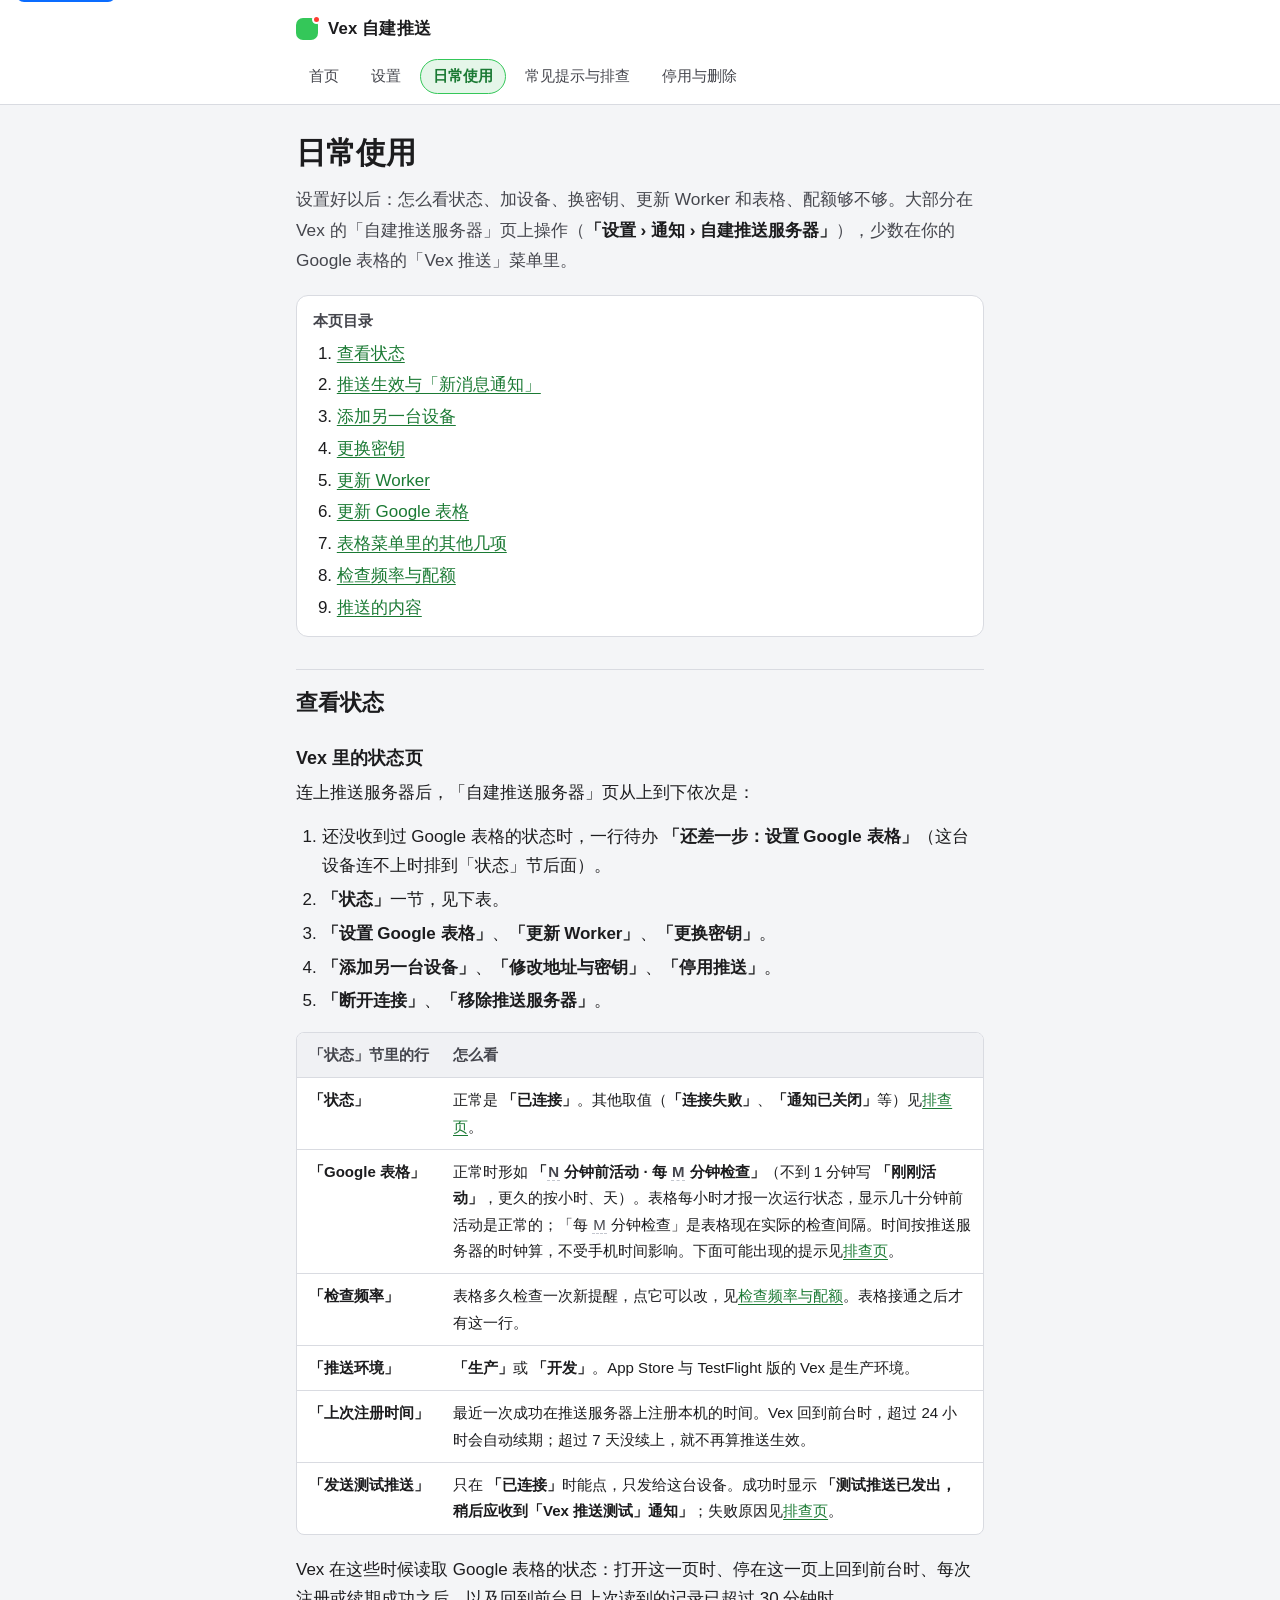
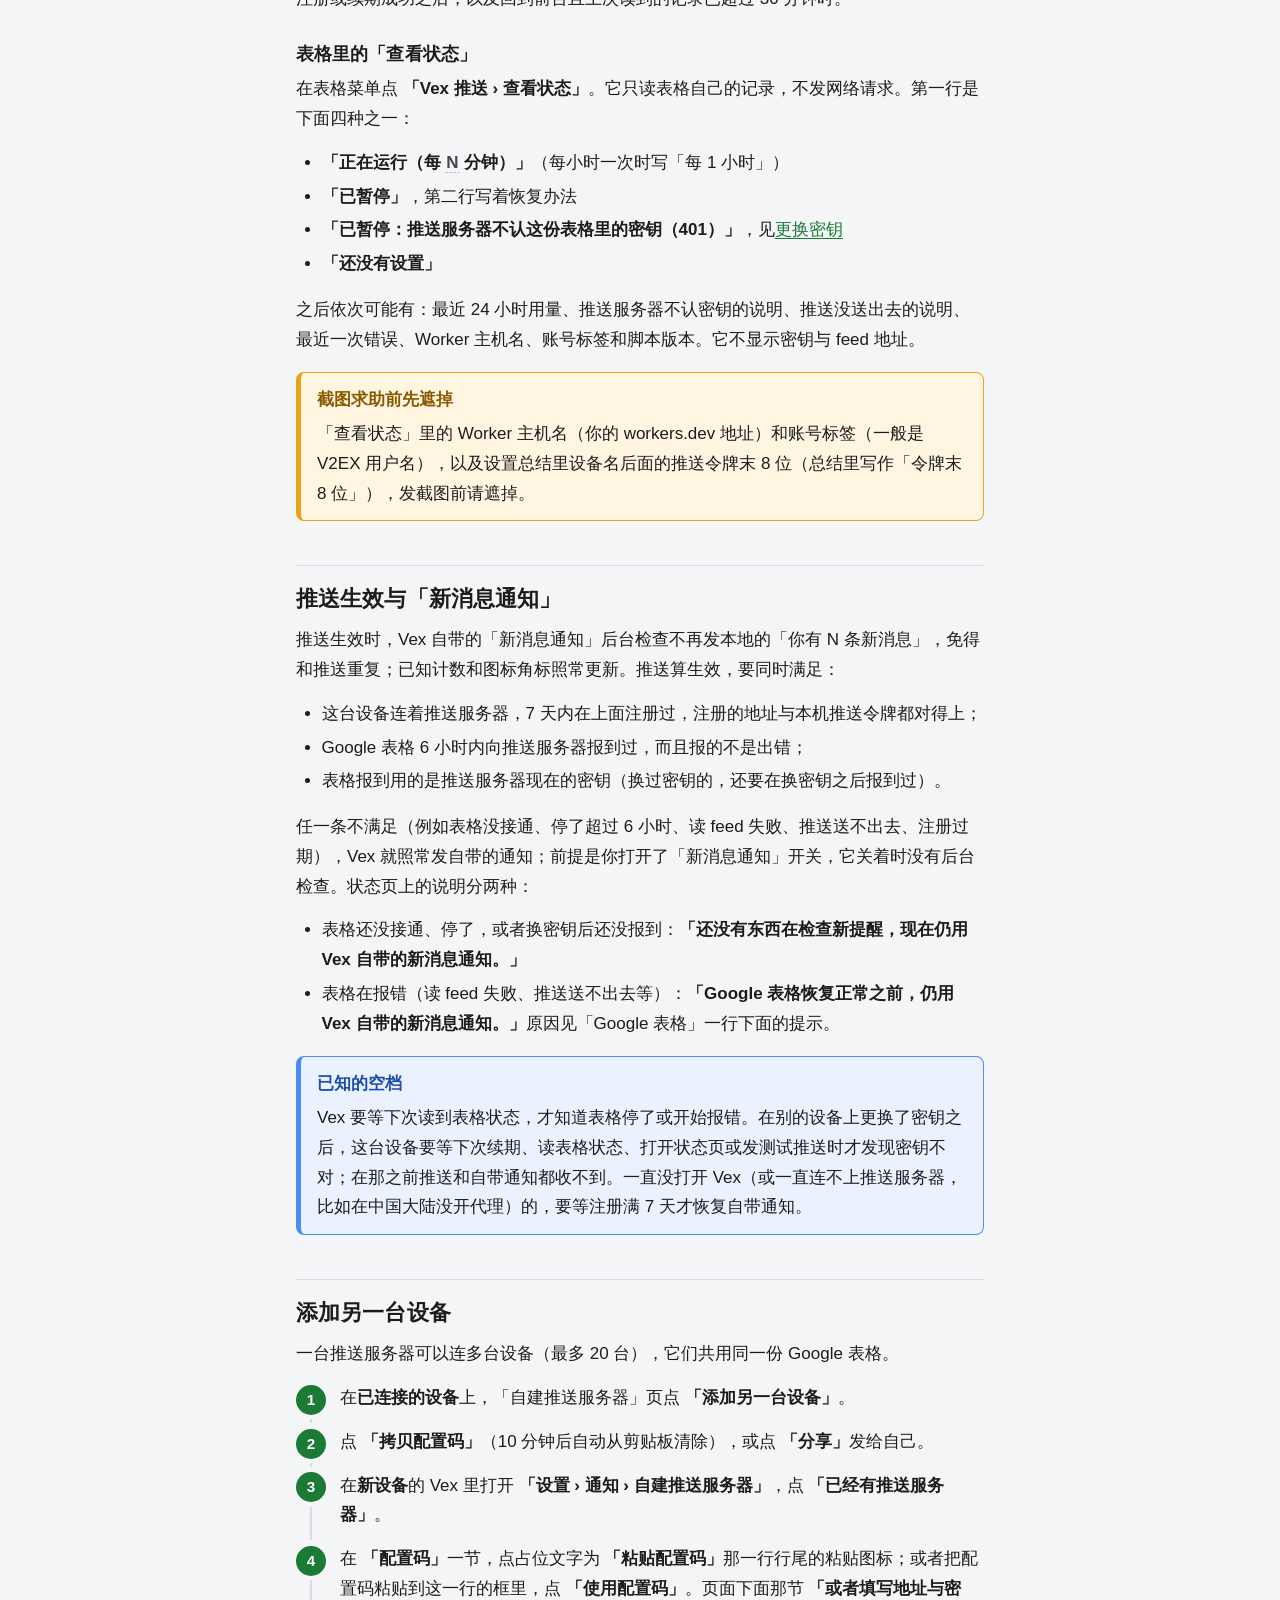
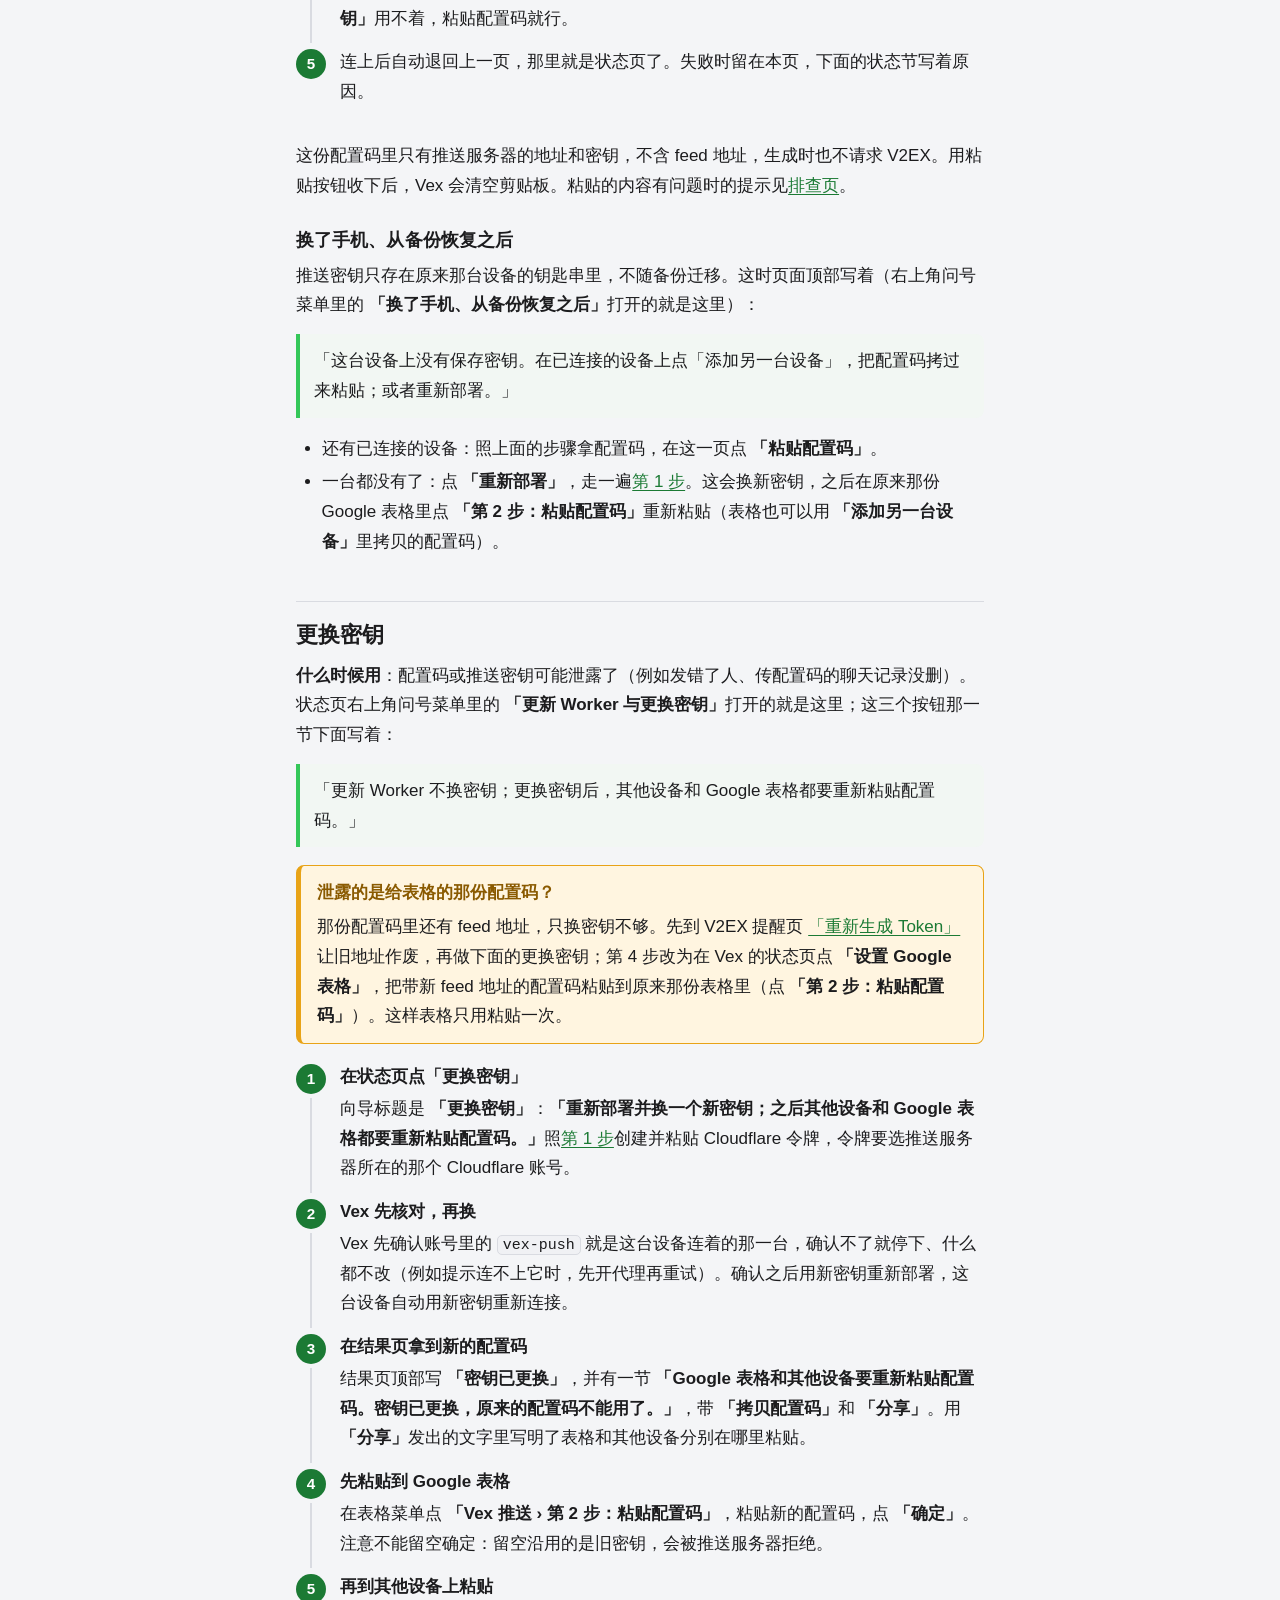
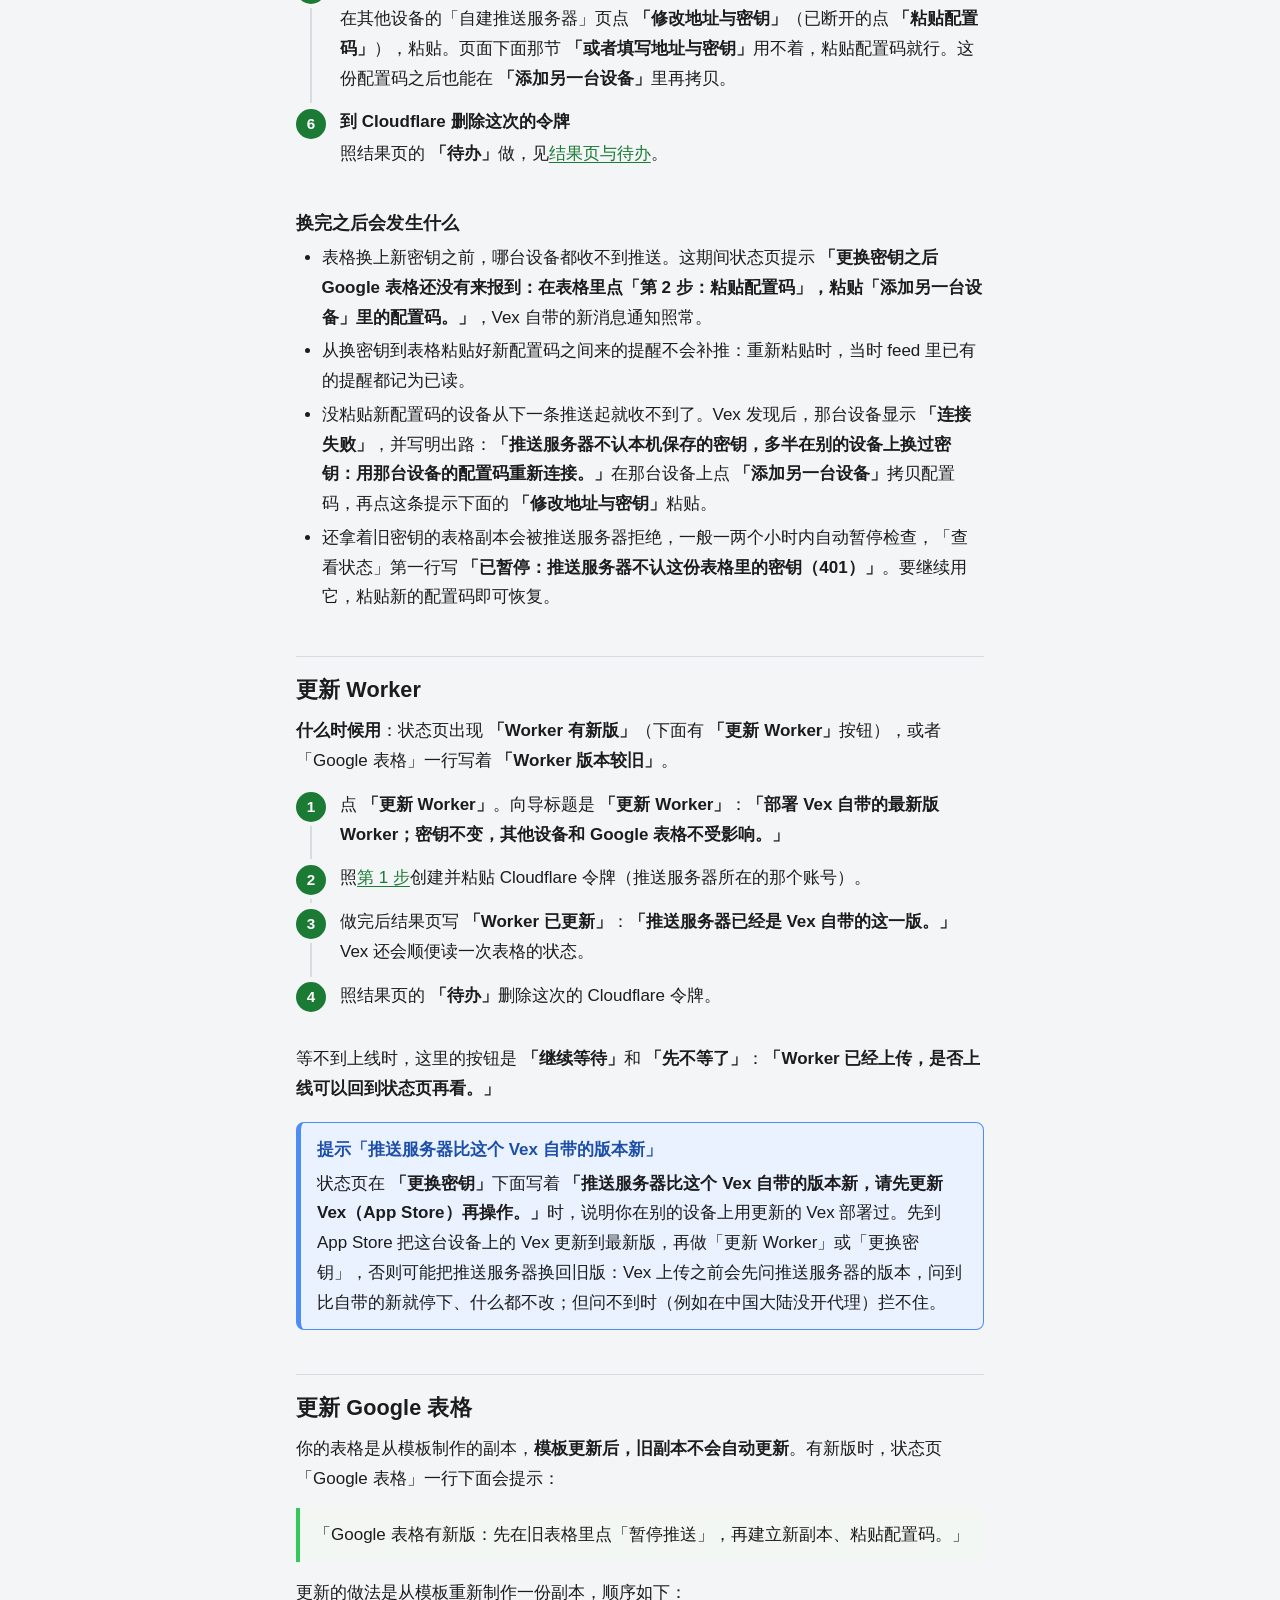
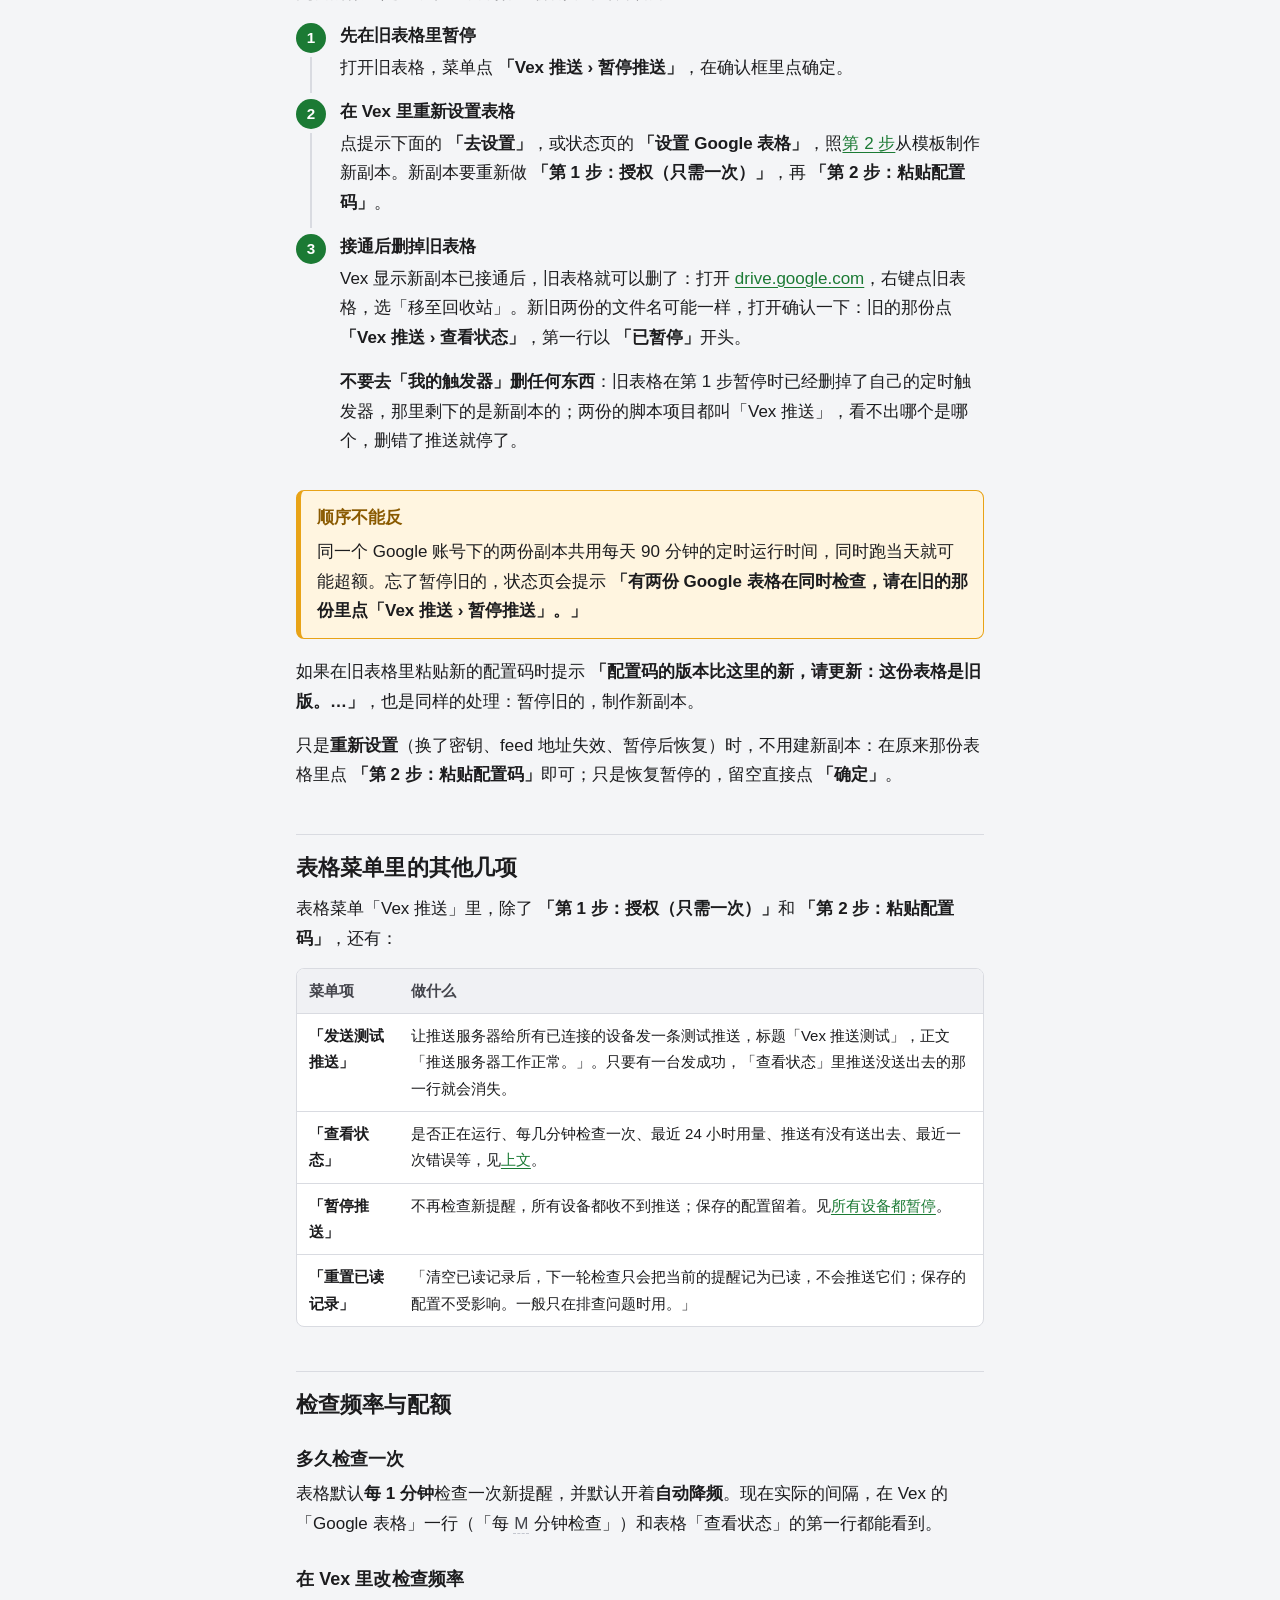
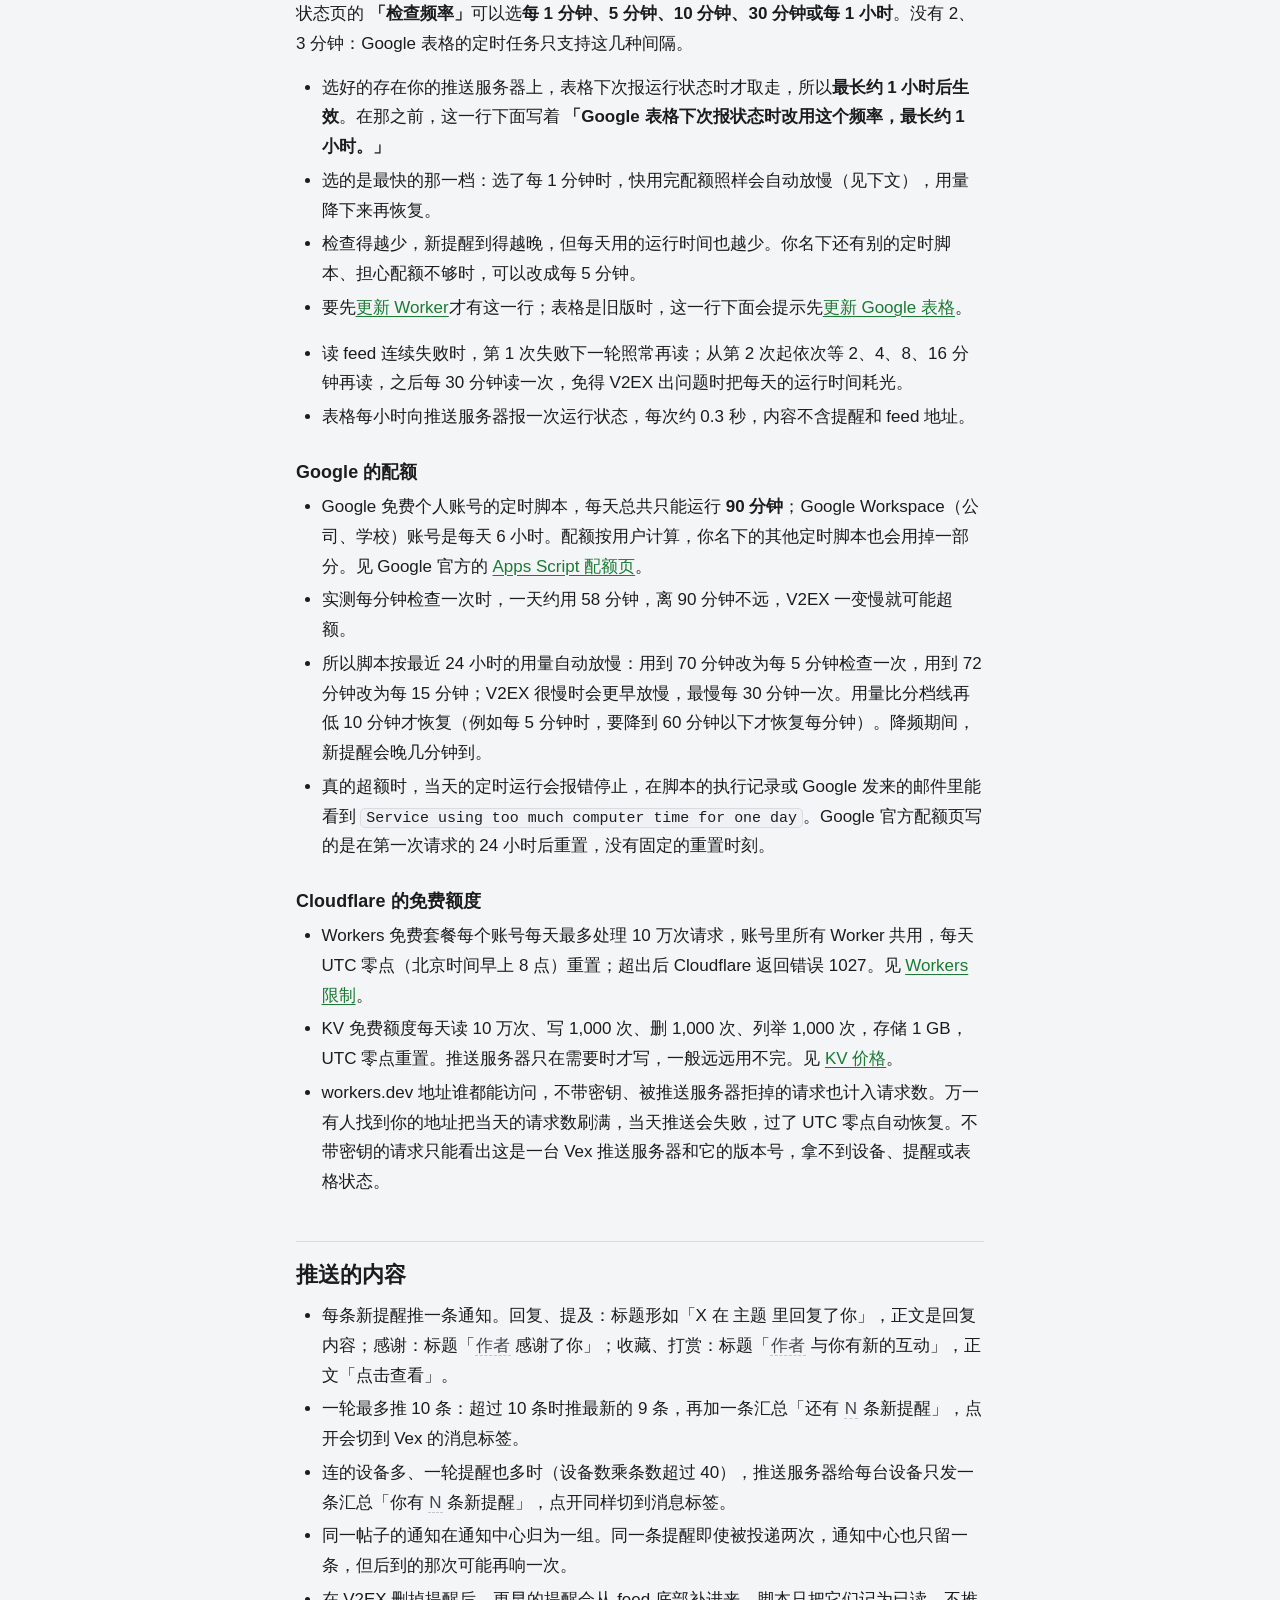
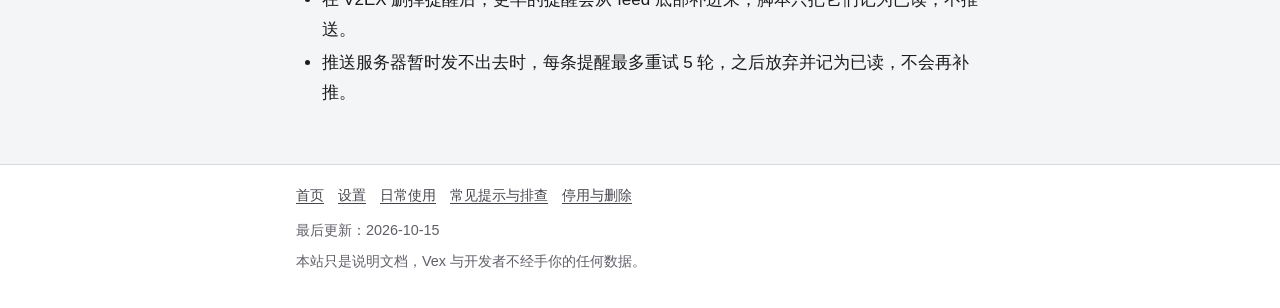
==== commit 9a7ba519: "docs: 补「在 Vex 里改检查频率」的说明 Co-Authored-By: Claude Opus 5.5 <noreply@anthropic.com>" ====
--- a/manage.html
+++ b/manage.html
@@ -290,8 +290,7 @@
 
   <h2 id="content">推送的内容</h2>
   <ul>
-    <li>每条新提醒推一条通知。回复、提及、感谢、收藏和打赏这类来自某个人的提醒，通知左边是对方的 V2EX 头像，标题是对方的用户名，下面一行写做了什么（「回复了你 · 主题」「提到了你 · 主题」「感谢了你」「与你有新的互动」），再往下是回复内容或被感谢的内容。</li>
-    <li id="avatar">头像是这台设备上的 Vex 收到推送后，按对方的用户名向 V2EX 查的（走 Vex 里设置的代理，同一个人一周内只查一次），不经过推送服务器和 Google 表格。查不到（例如连不上 V2EX）、或者推送服务器还没<a href="#update-worker">更新</a>到支持头像的版本时，照旧显示 Vex 的图标，标题是「X 在 主题 里回复了你」这样的原文。</li>
+    <li>每条新提醒推一条通知。回复、提及：标题形如「X 在 主题 里回复了你」，正文是回复内容；感谢：标题「<var>作者</var> 感谢了你」；收藏、打赏：标题「<var>作者</var> 与你有新的互动」，正文「点击查看」。</li>
     <li>一轮最多推 10 条：超过 10 条时推最新的 9 条，再加一条汇总「还有 <var>N</var> 条新提醒」，点开会切到 Vex 的消息标签。</li>
     <li>连的设备多、一轮提醒也多时（设备数乘条数超过 40），推送服务器给每台设备只发一条汇总「你有 <var>N</var> 条新提醒」，点开同样切到消息标签。</li>
     <li>同一帖子的通知在通知中心归为一组。同一条提醒即使被投递两次，通知中心也只留一条，但后到的那次可能再响一次。</li>
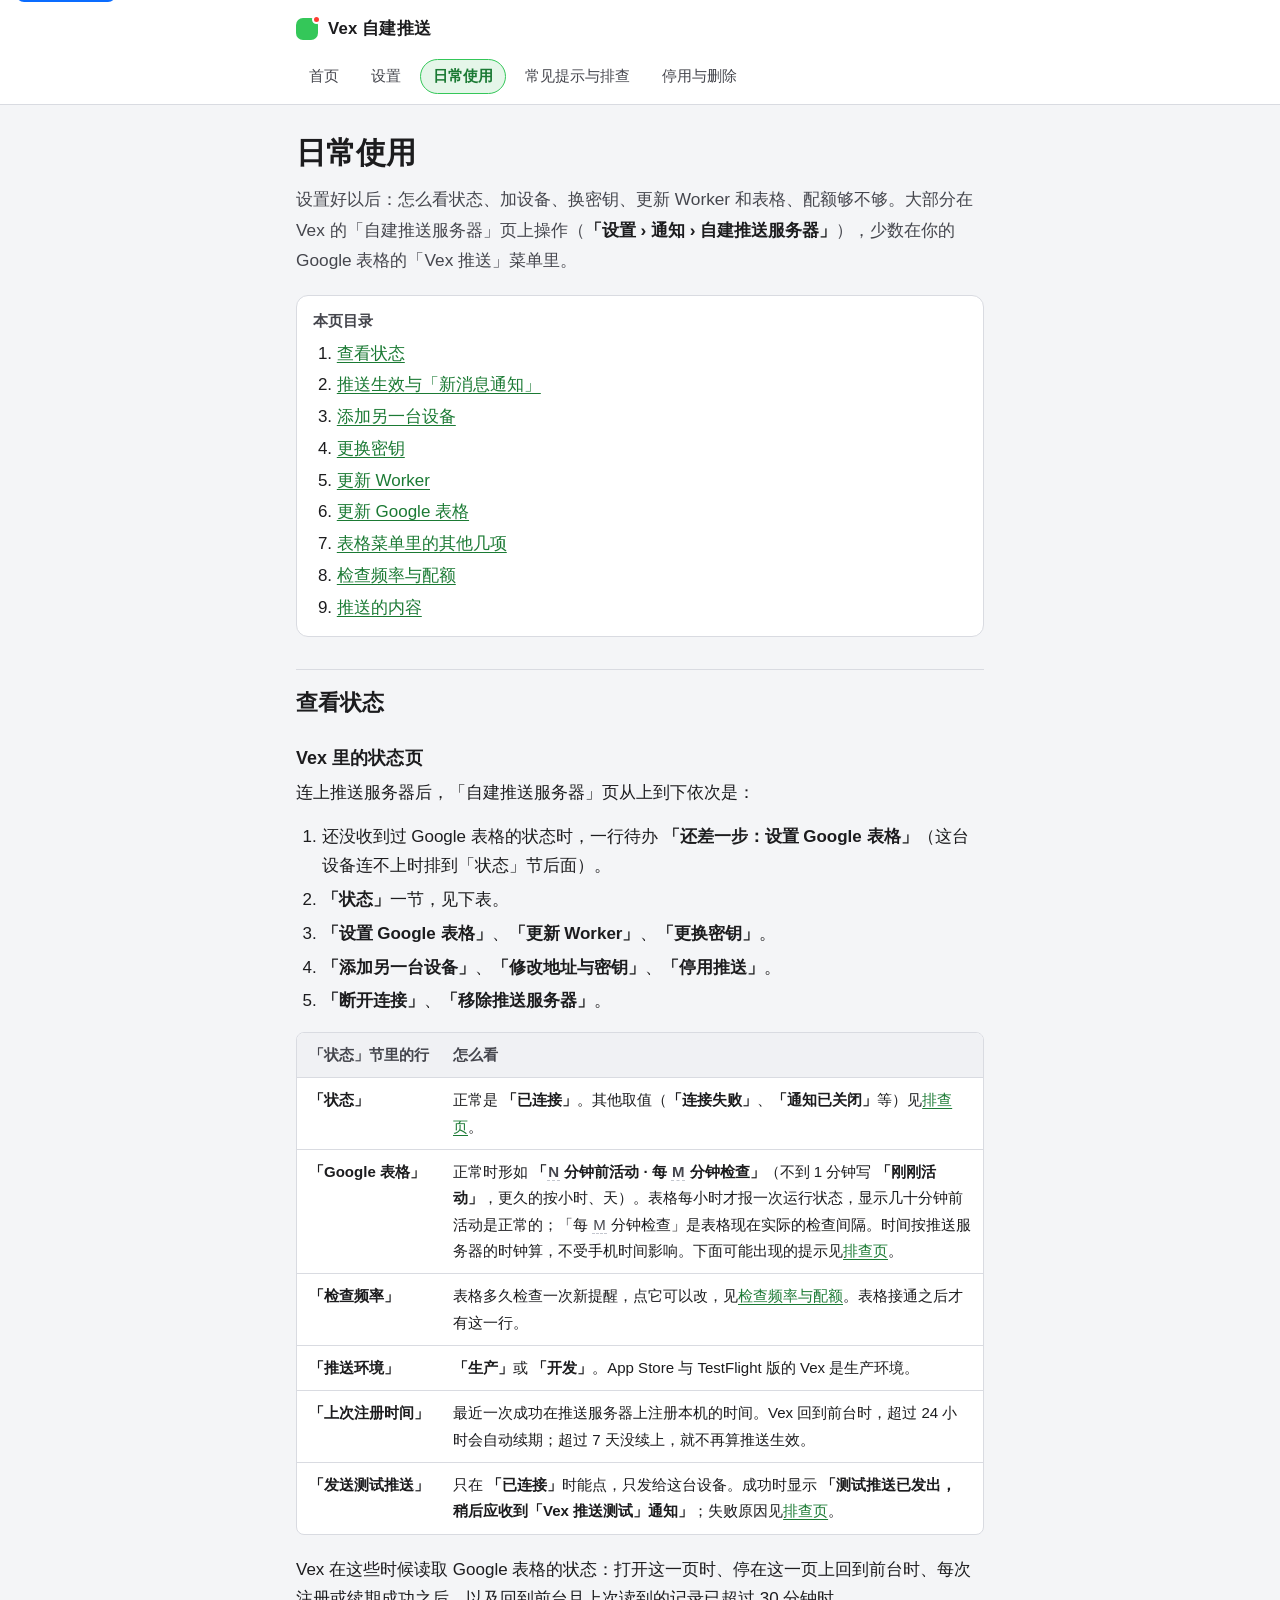
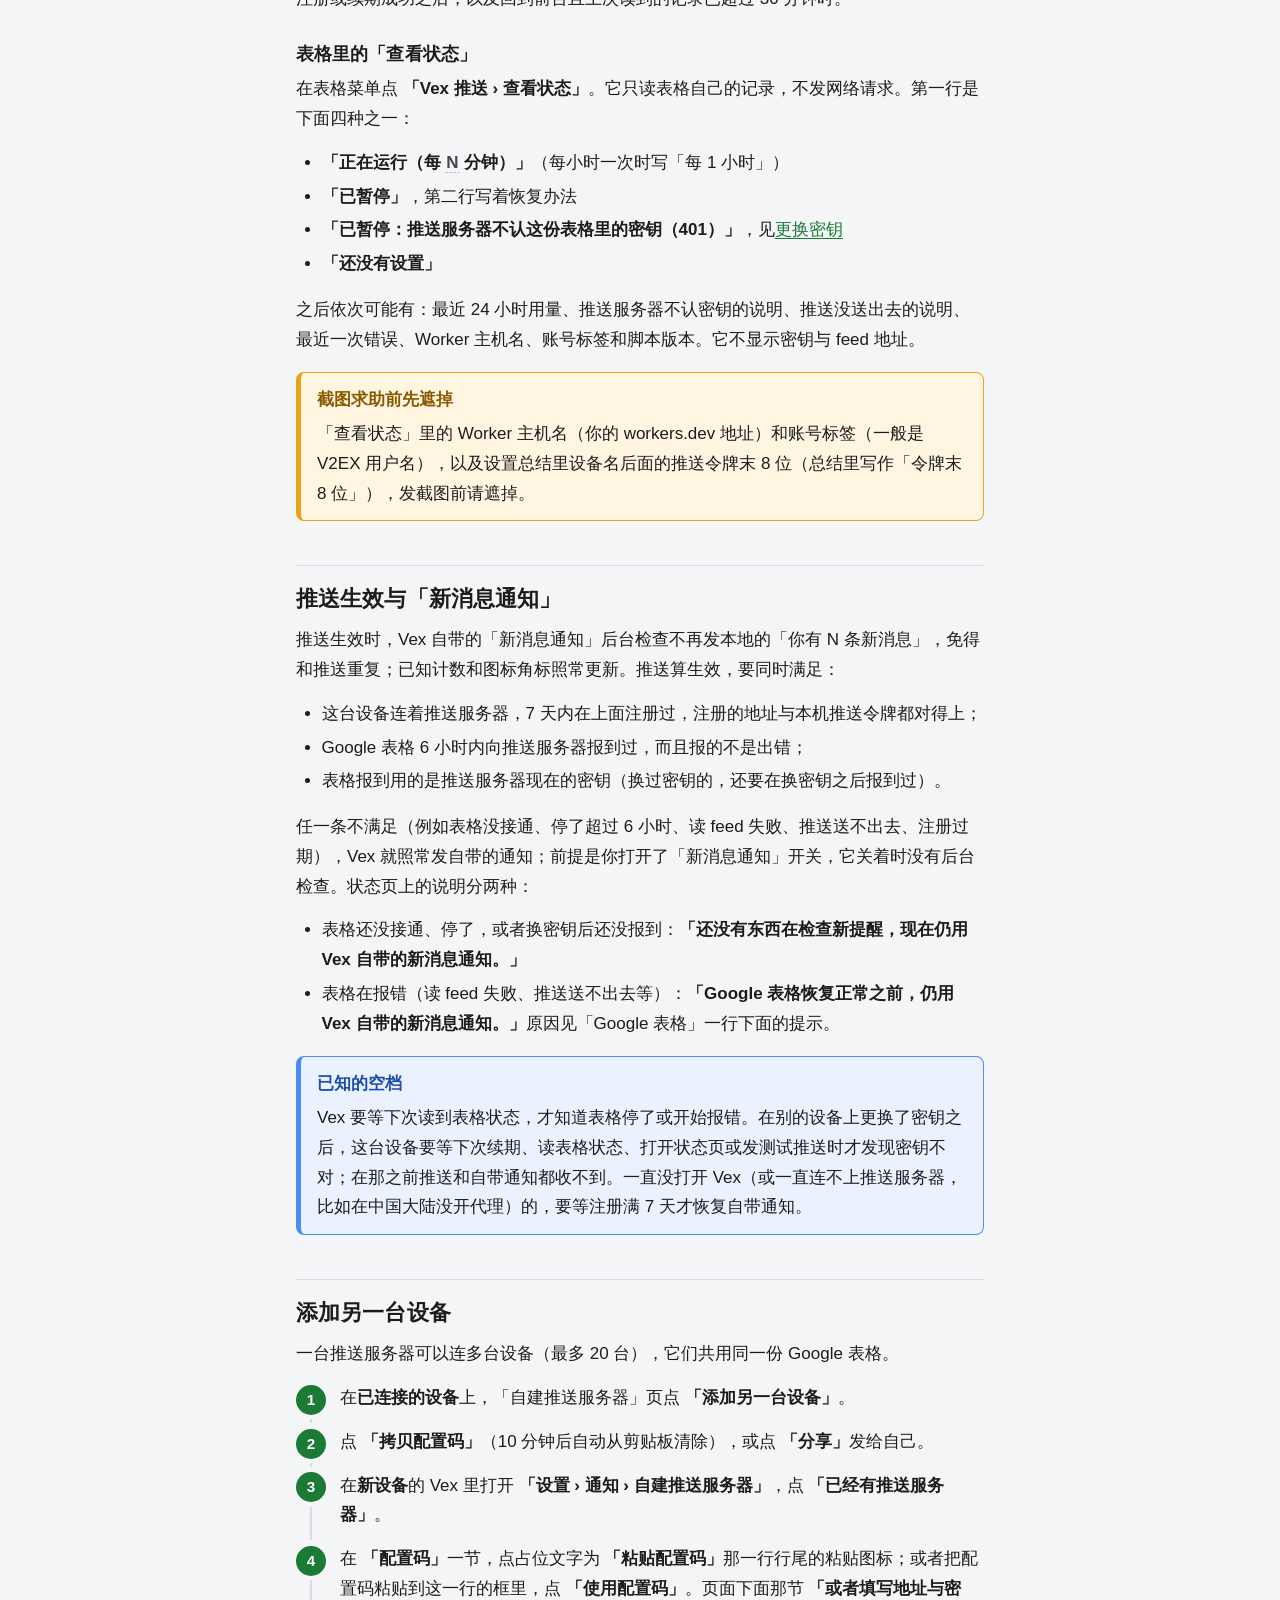
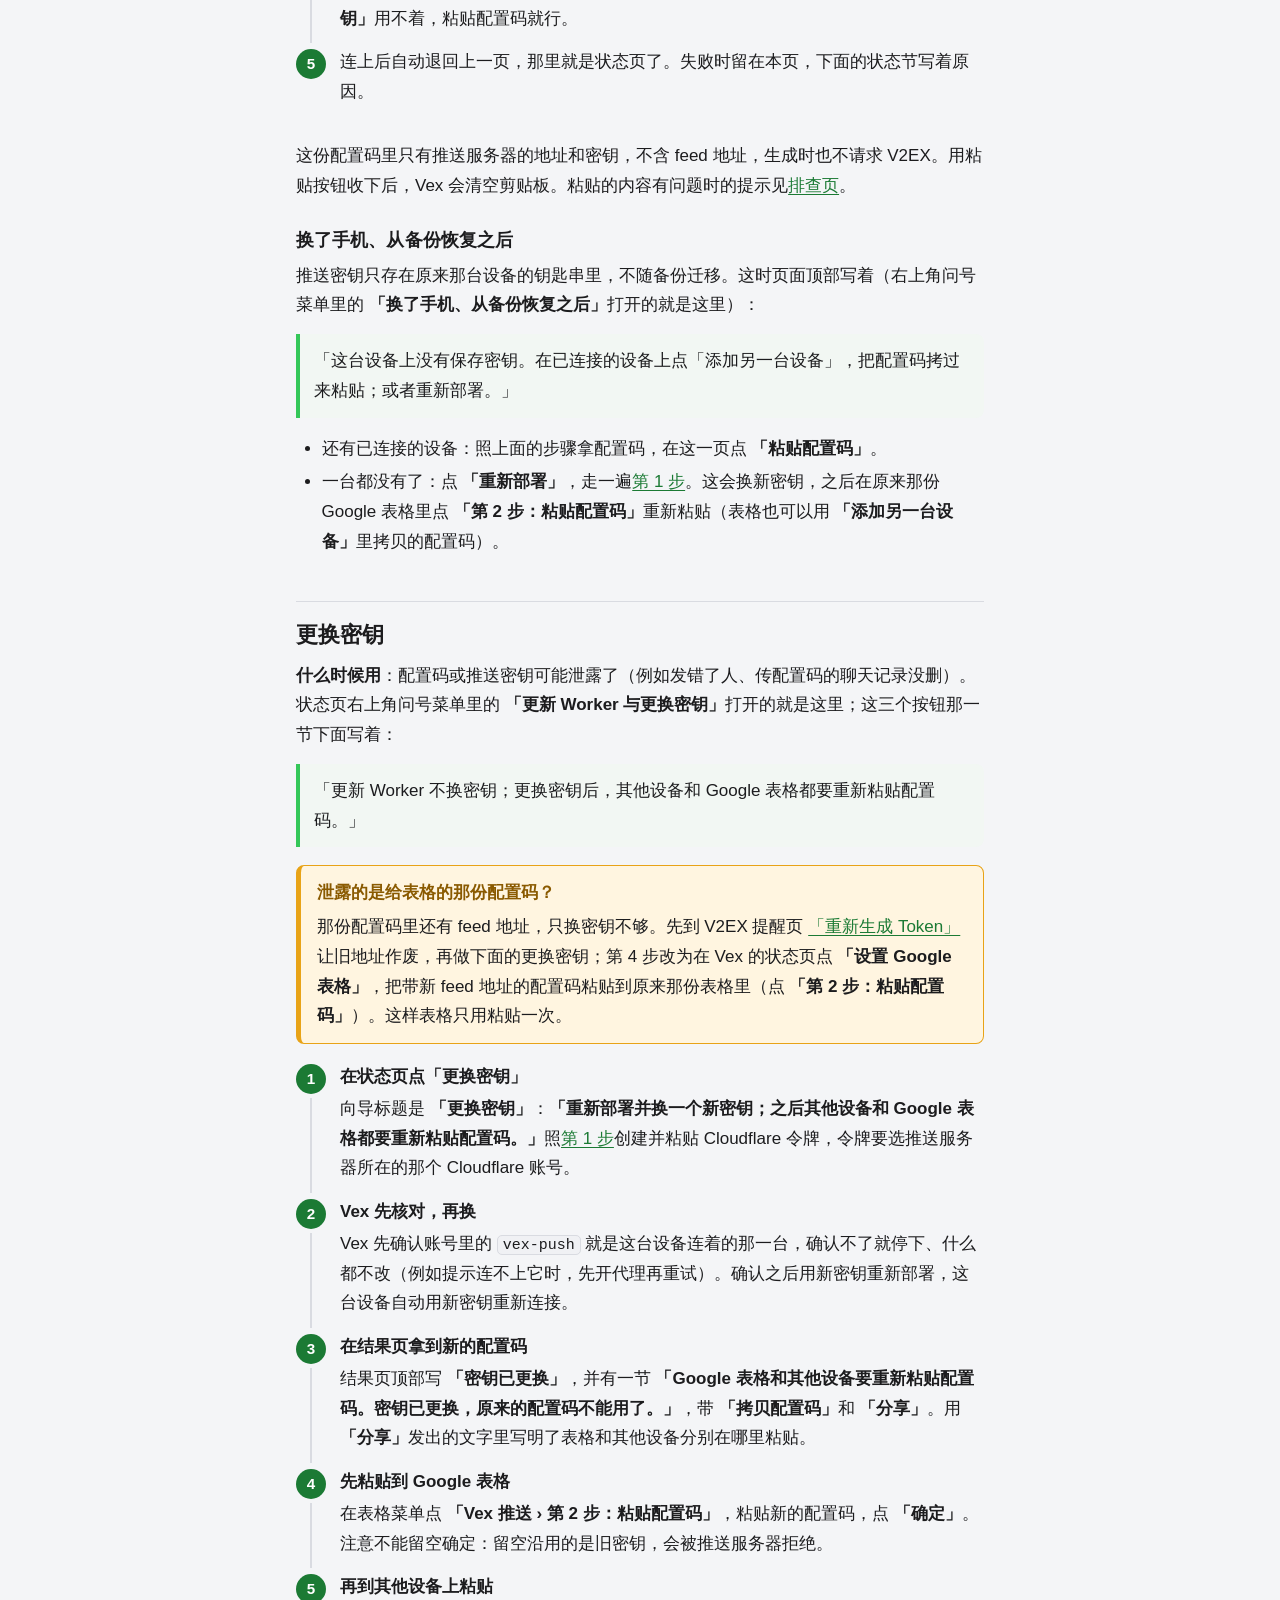
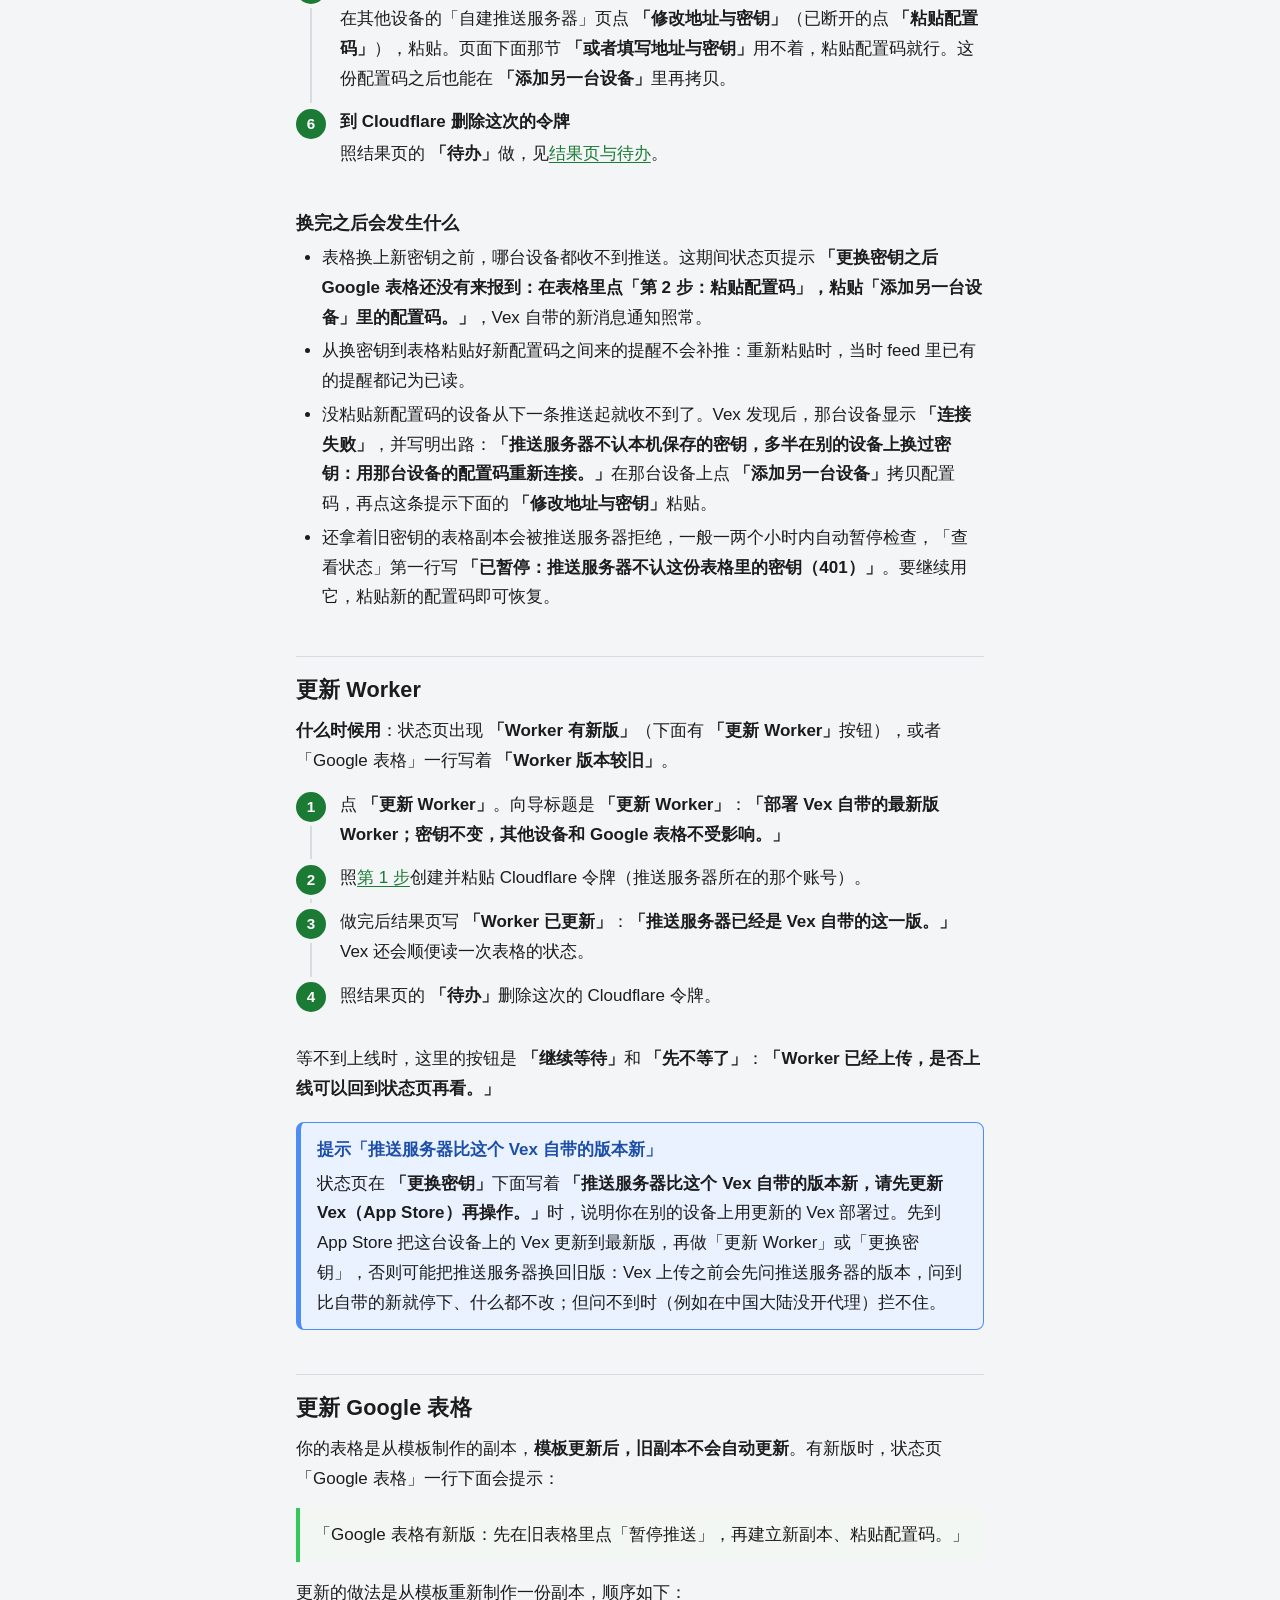
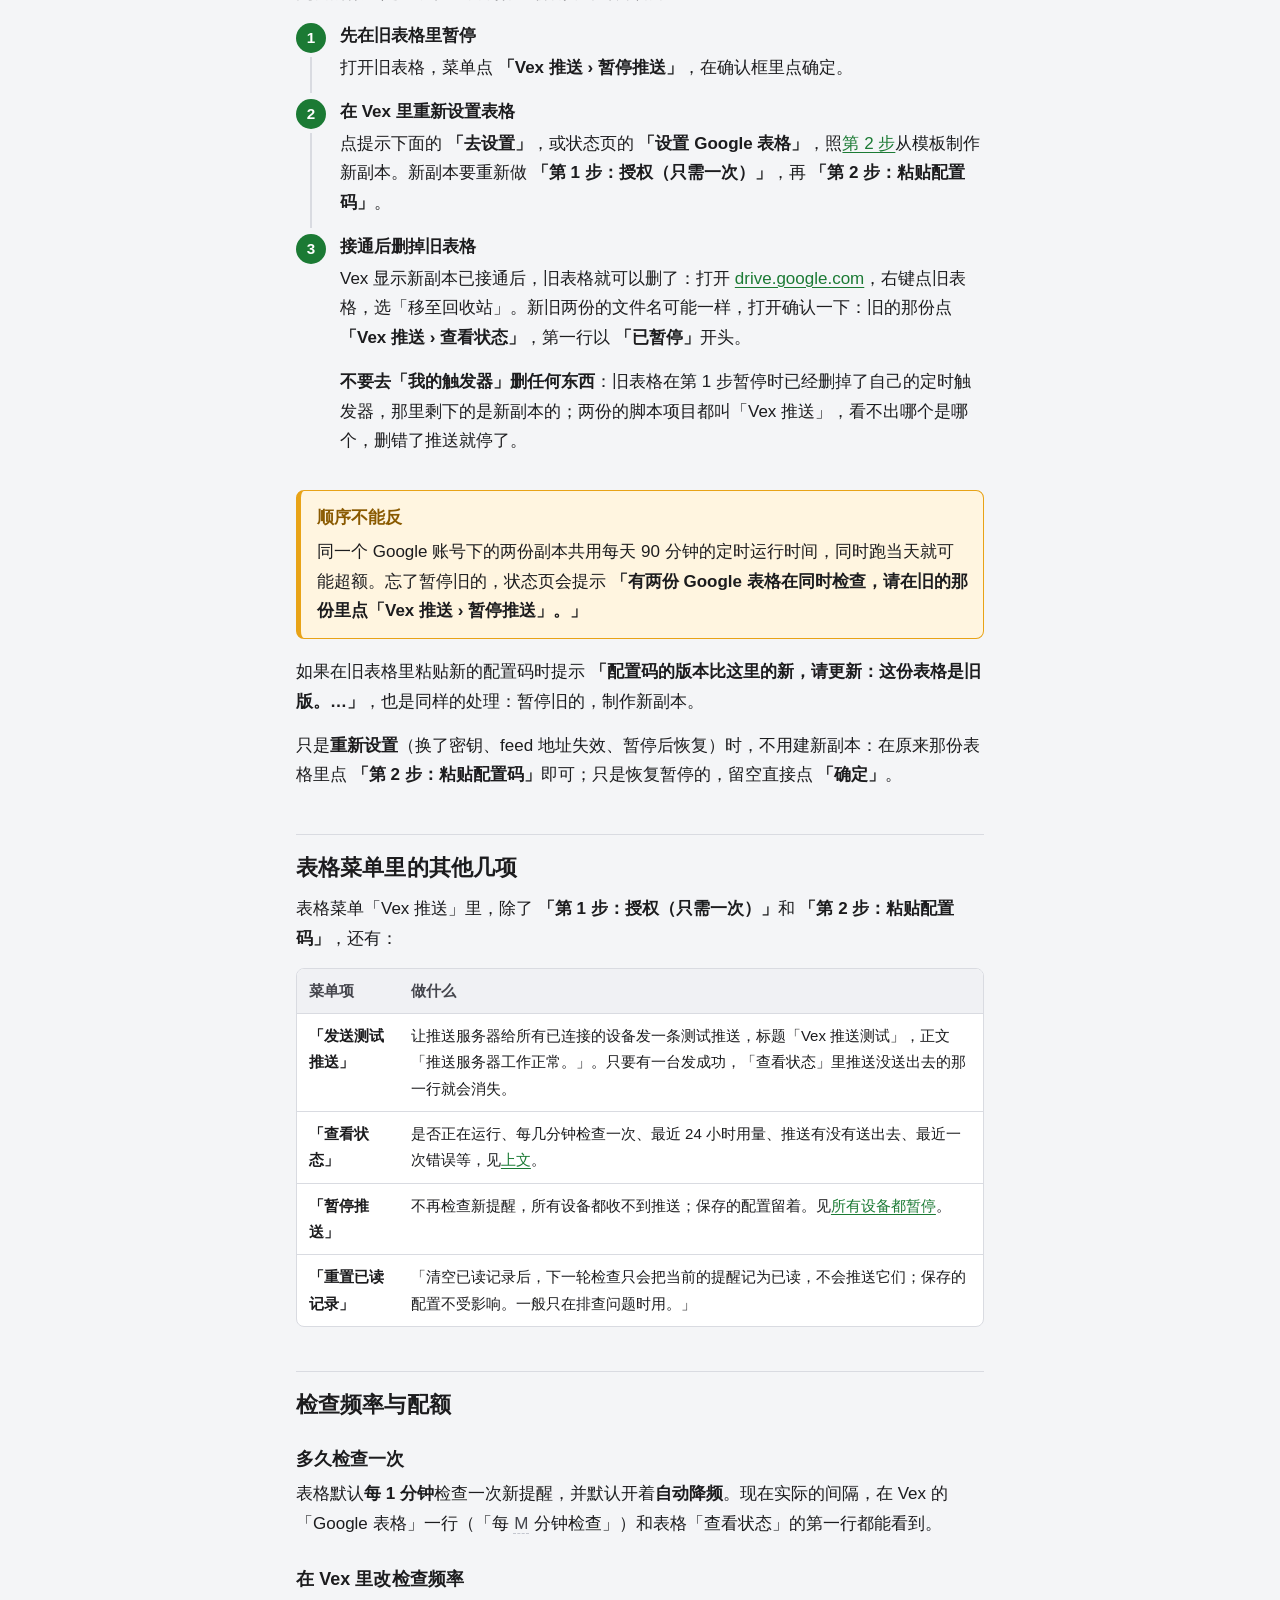
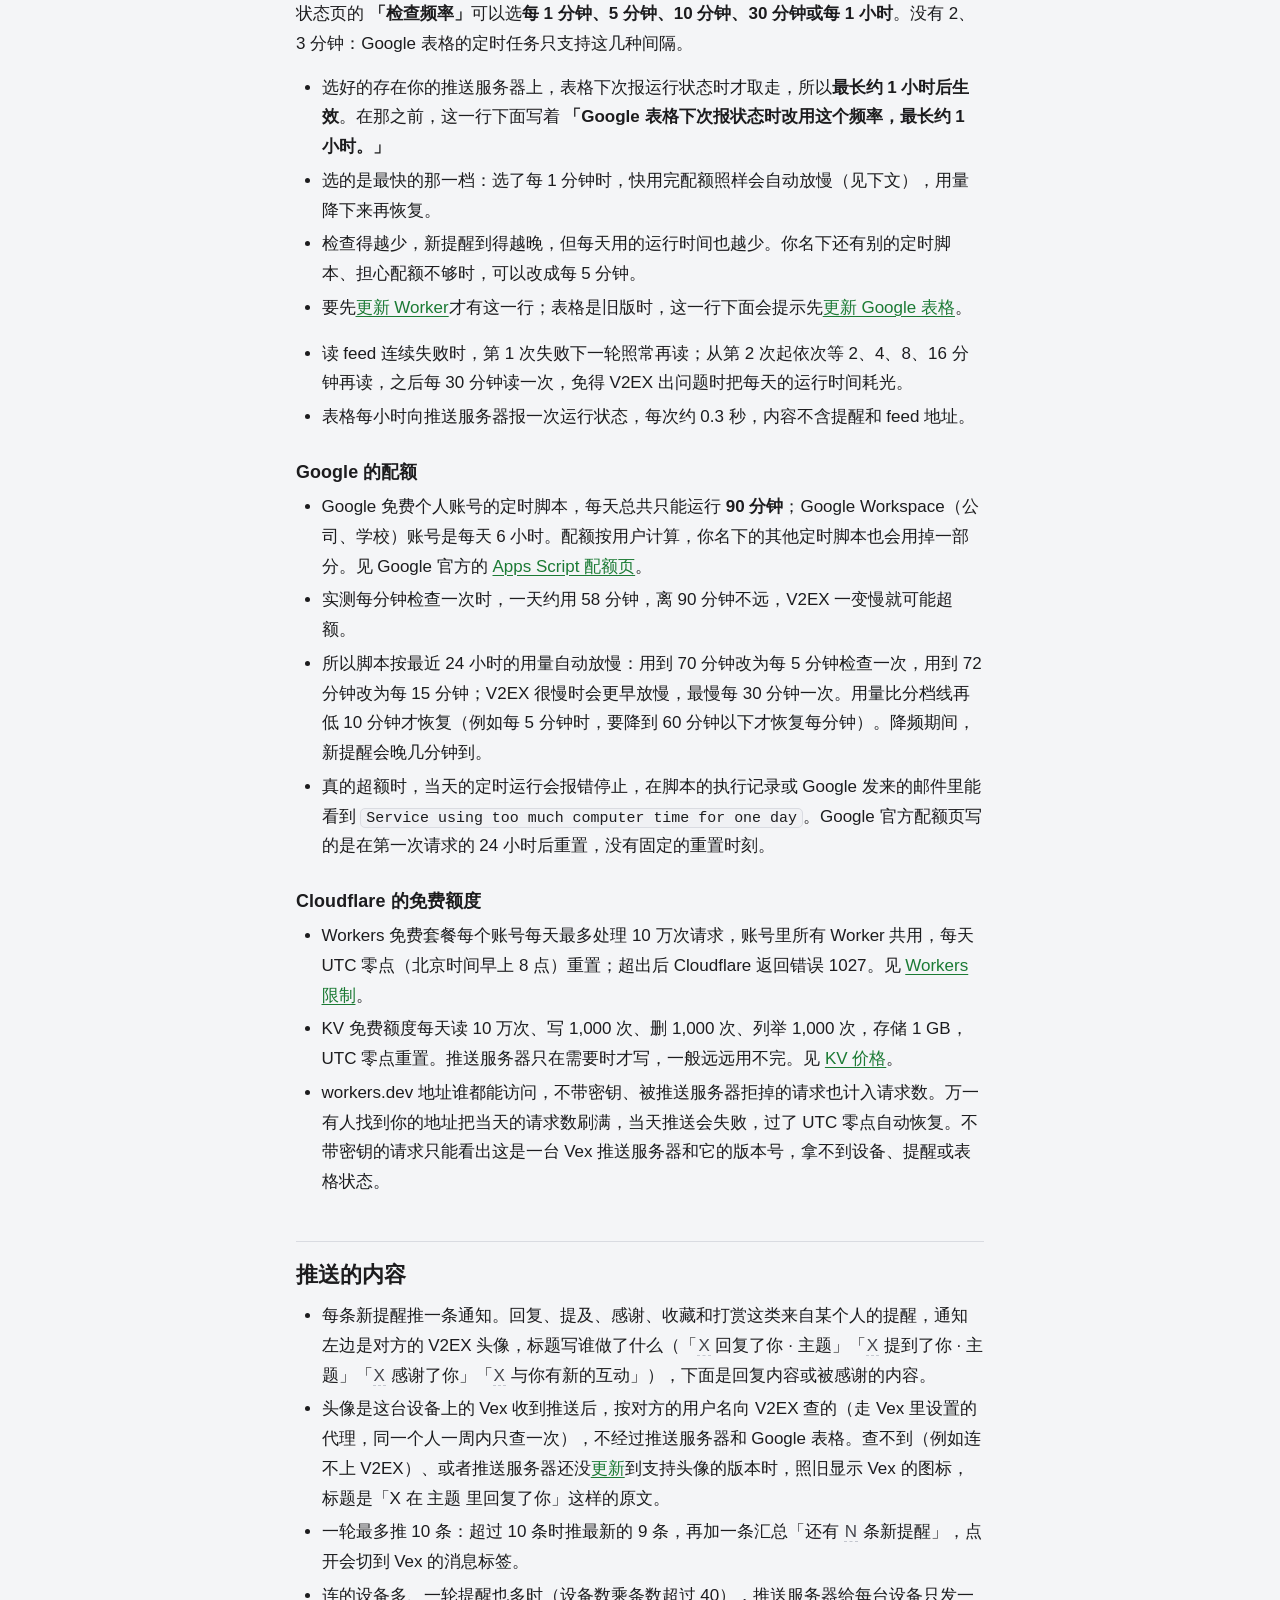
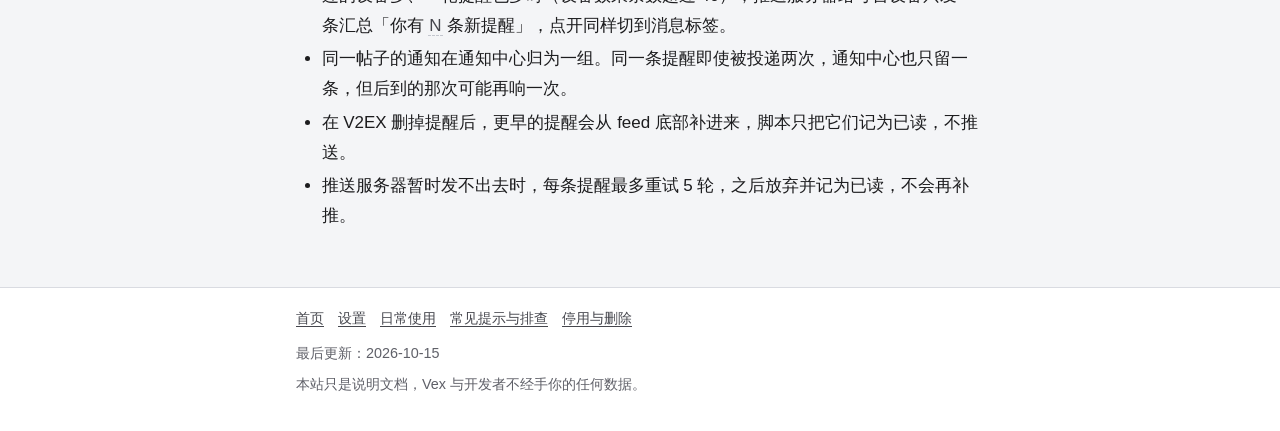
==== commit b271b8bc: "docs: 头像通知改成用户名和动作在同一行的说法 Co-Authored-By: Claude Opus 5.5 <noreply@anthropic.com>" ====
--- a/manage.html
+++ b/manage.html
@@ -290,7 +290,8 @@
 
   <h2 id="content">推送的内容</h2>
   <ul>
-    <li>每条新提醒推一条通知。回复、提及：标题形如「X 在 主题 里回复了你」，正文是回复内容；感谢：标题「<var>作者</var> 感谢了你」；收藏、打赏：标题「<var>作者</var> 与你有新的互动」，正文「点击查看」。</li>
+    <li>每条新提醒推一条通知。回复、提及、感谢、收藏和打赏这类来自某个人的提醒，通知左边是对方的 V2EX 头像，标题写谁做了什么（「<var>X</var> 回复了你 · 主题」「<var>X</var> 提到了你 · 主题」「<var>X</var> 感谢了你」「<var>X</var> 与你有新的互动」），下面是回复内容或被感谢的内容。</li>
+    <li id="avatar">头像是这台设备上的 Vex 收到推送后，按对方的用户名向 V2EX 查的（走 Vex 里设置的代理，同一个人一周内只查一次），不经过推送服务器和 Google 表格。查不到（例如连不上 V2EX）、或者推送服务器还没<a href="#update-worker">更新</a>到支持头像的版本时，照旧显示 Vex 的图标，标题是「X 在 主题 里回复了你」这样的原文。</li>
     <li>一轮最多推 10 条：超过 10 条时推最新的 9 条，再加一条汇总「还有 <var>N</var> 条新提醒」，点开会切到 Vex 的消息标签。</li>
     <li>连的设备多、一轮提醒也多时（设备数乘条数超过 40），推送服务器给每台设备只发一条汇总「你有 <var>N</var> 条新提醒」，点开同样切到消息标签。</li>
     <li>同一帖子的通知在通知中心归为一组。同一条提醒即使被投递两次，通知中心也只留一条，但后到的那次可能再响一次。</li>
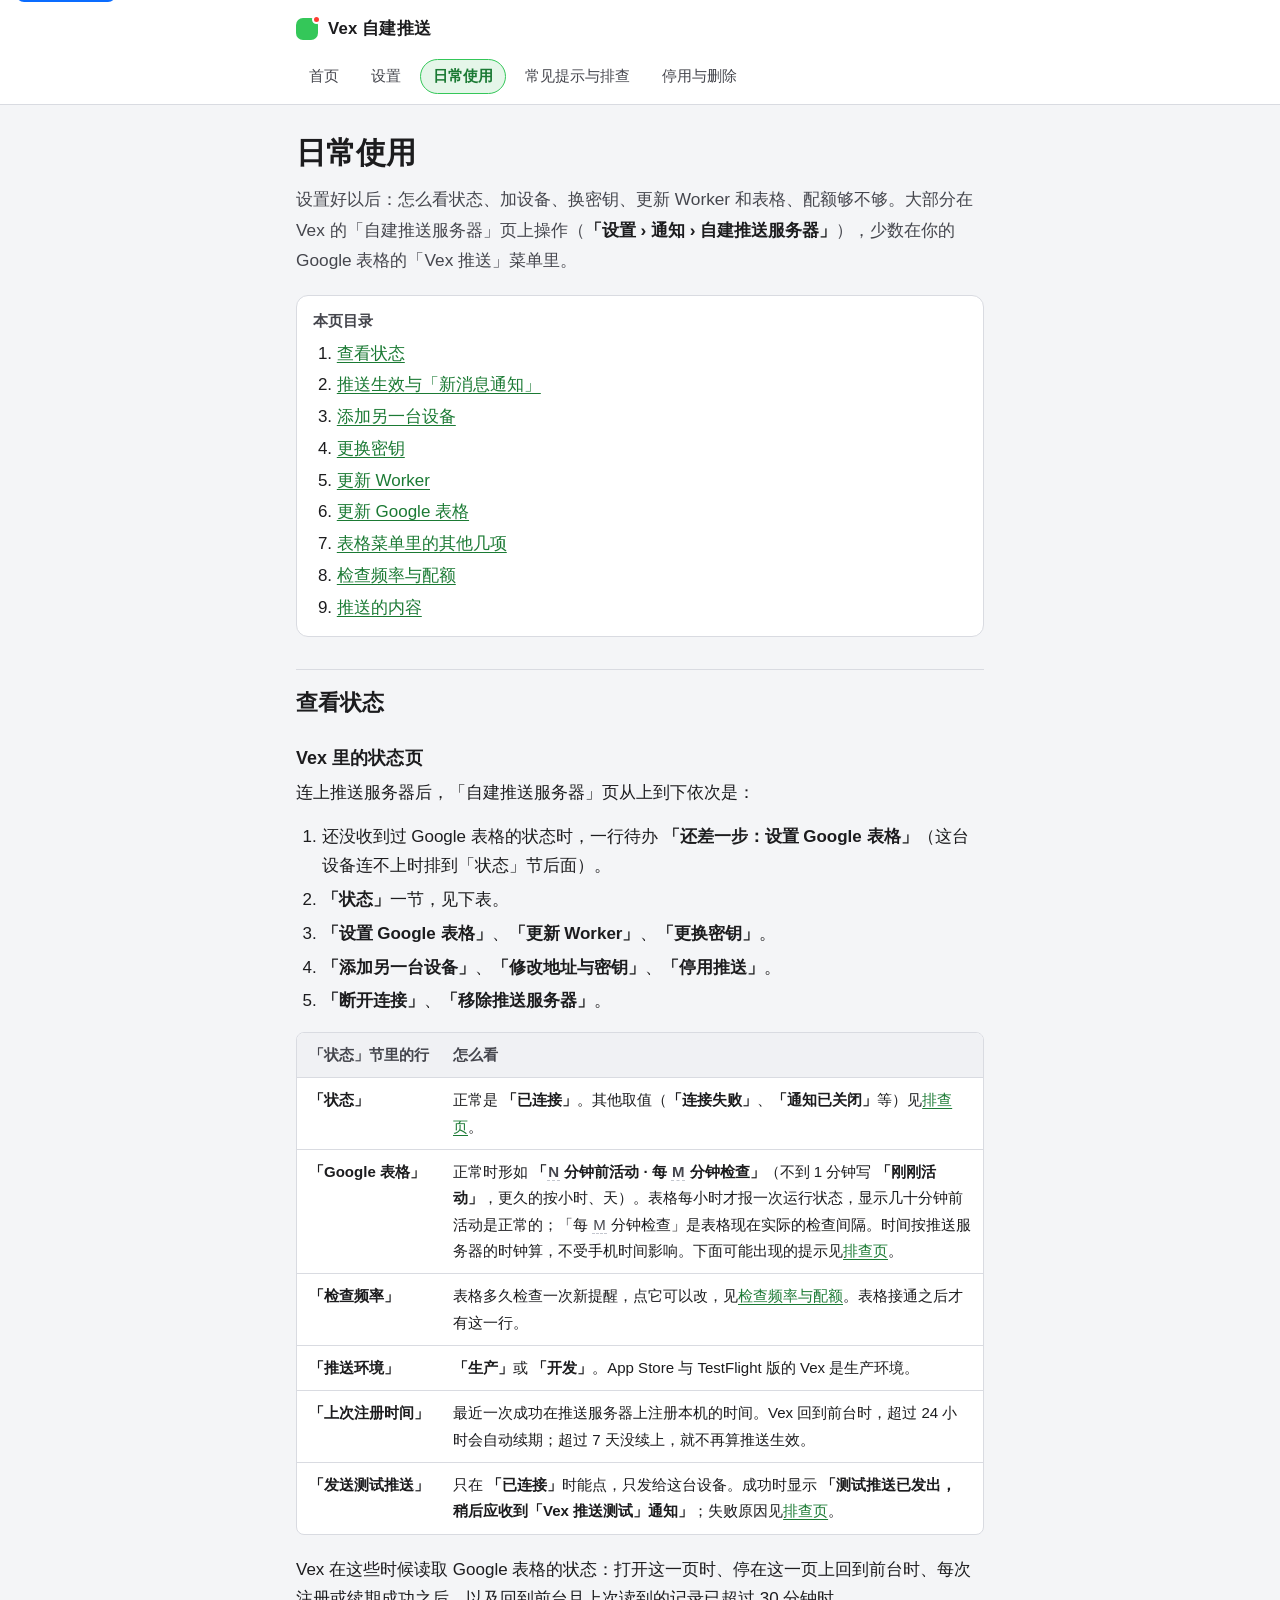
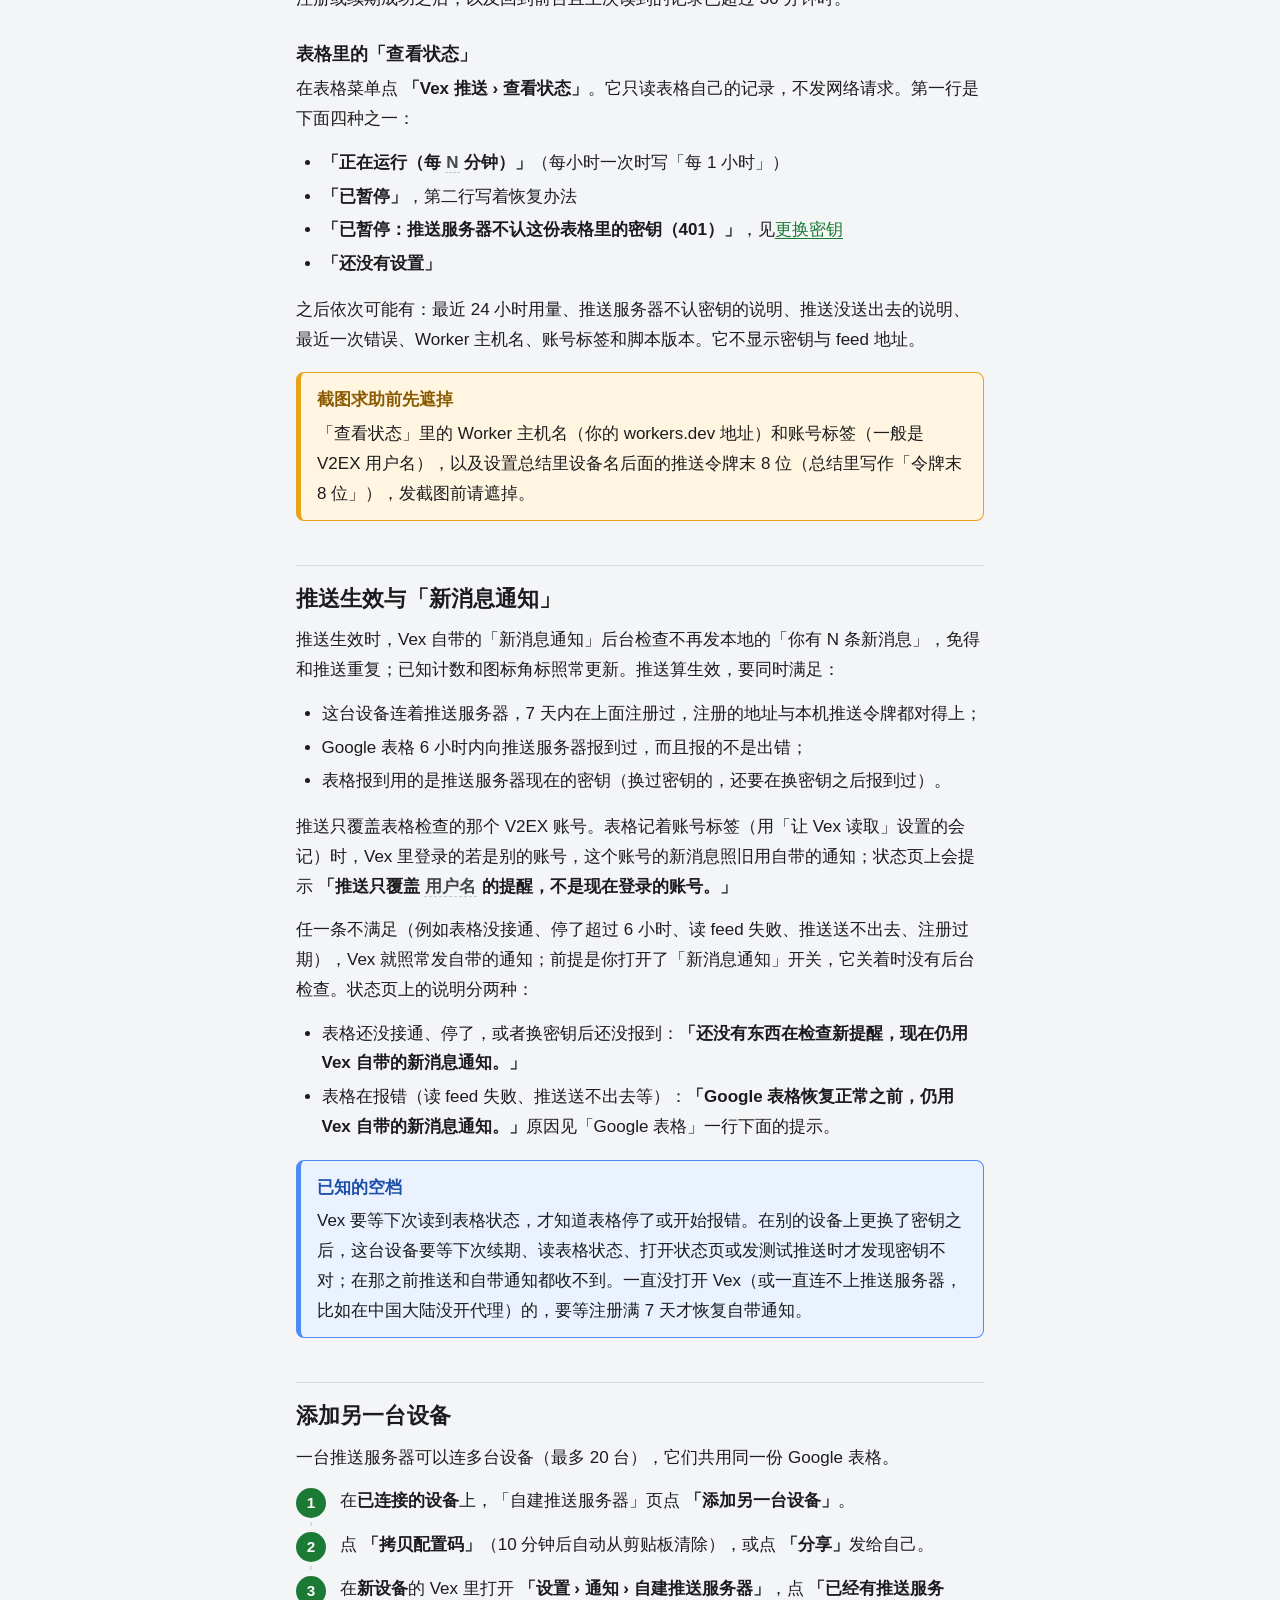
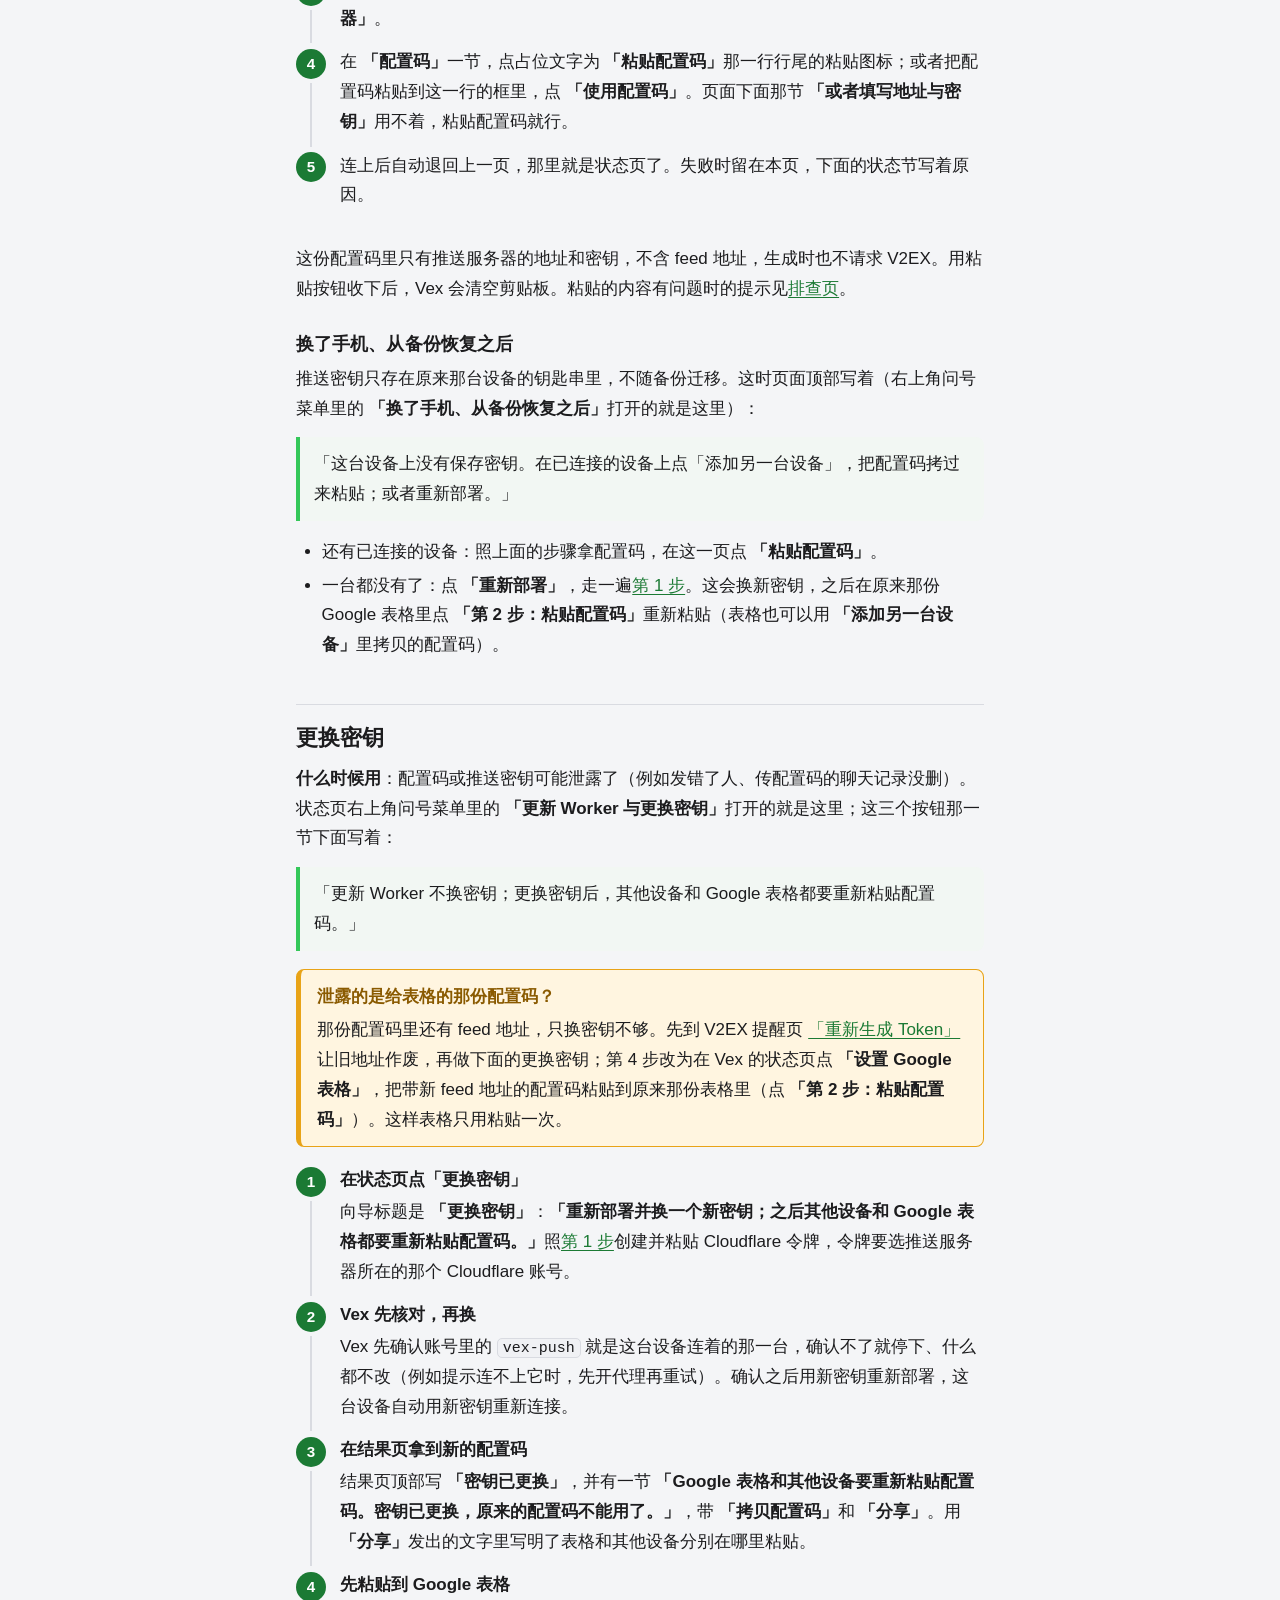
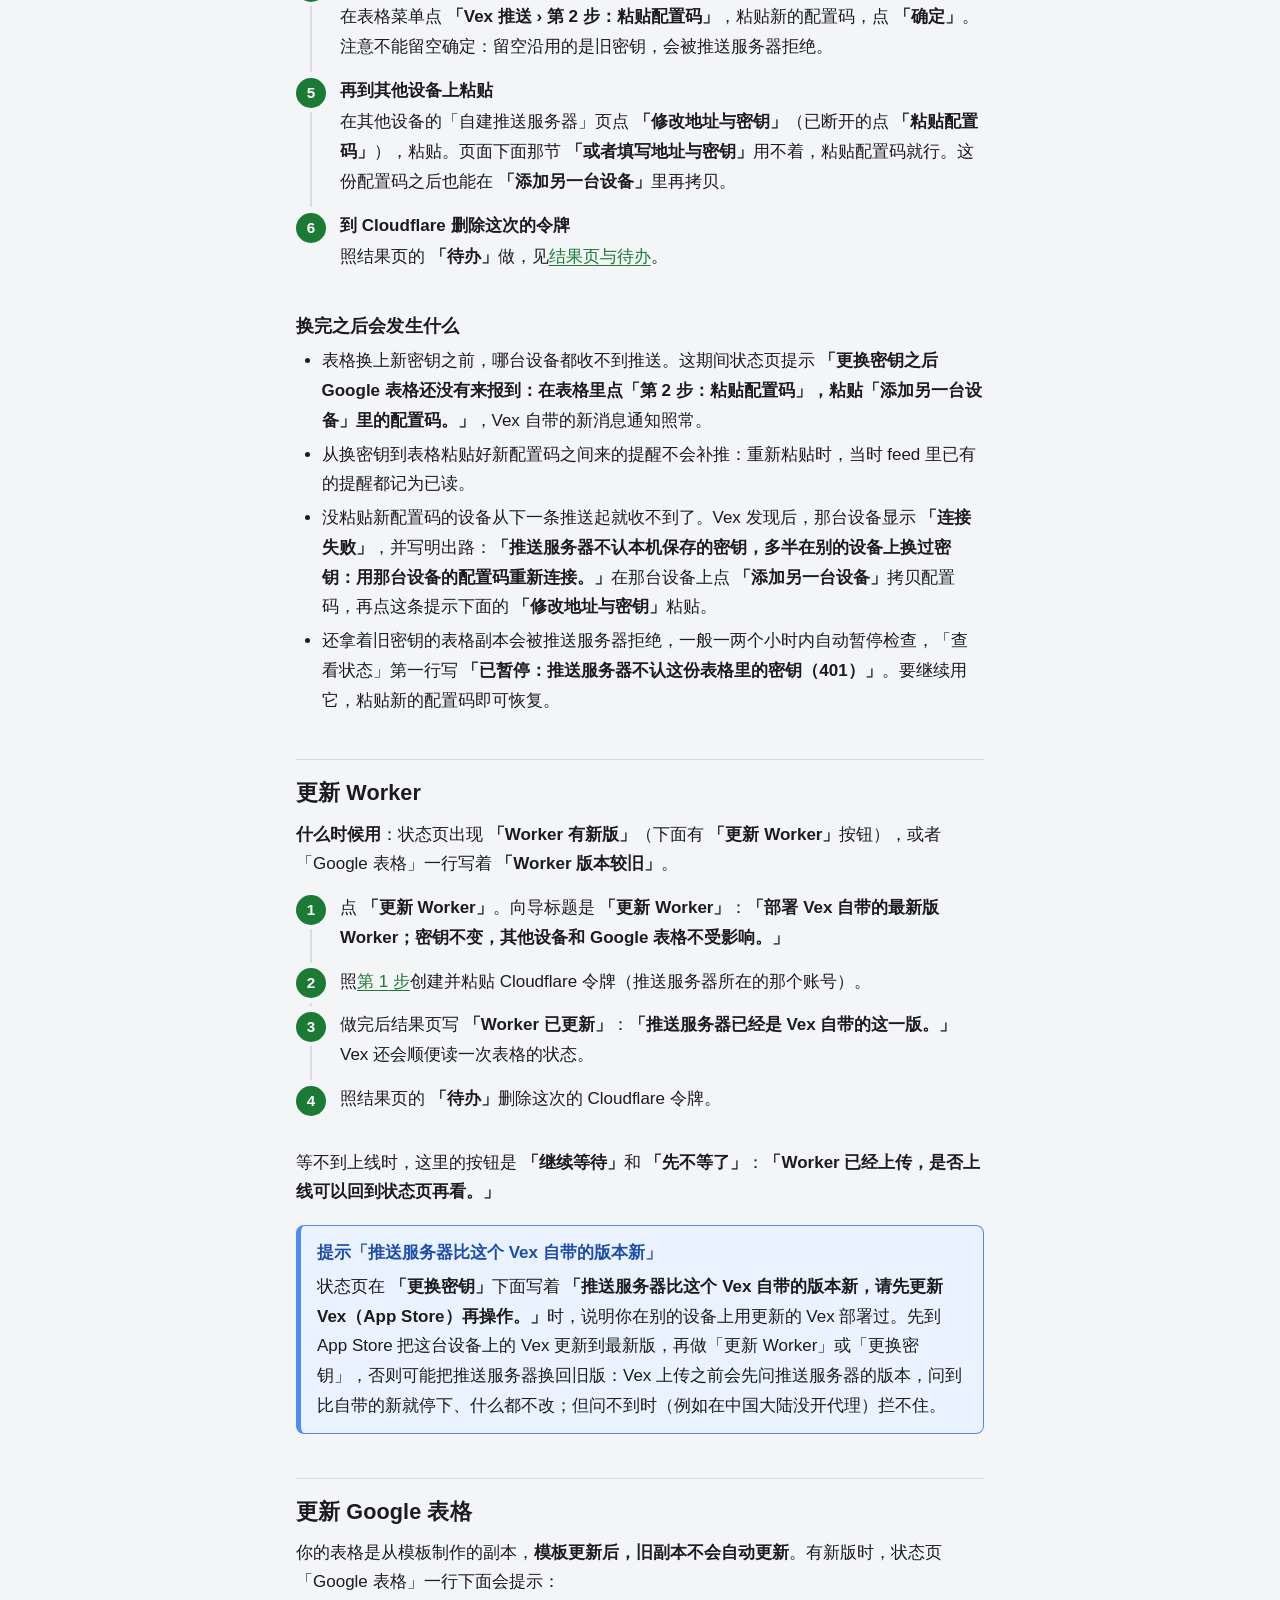
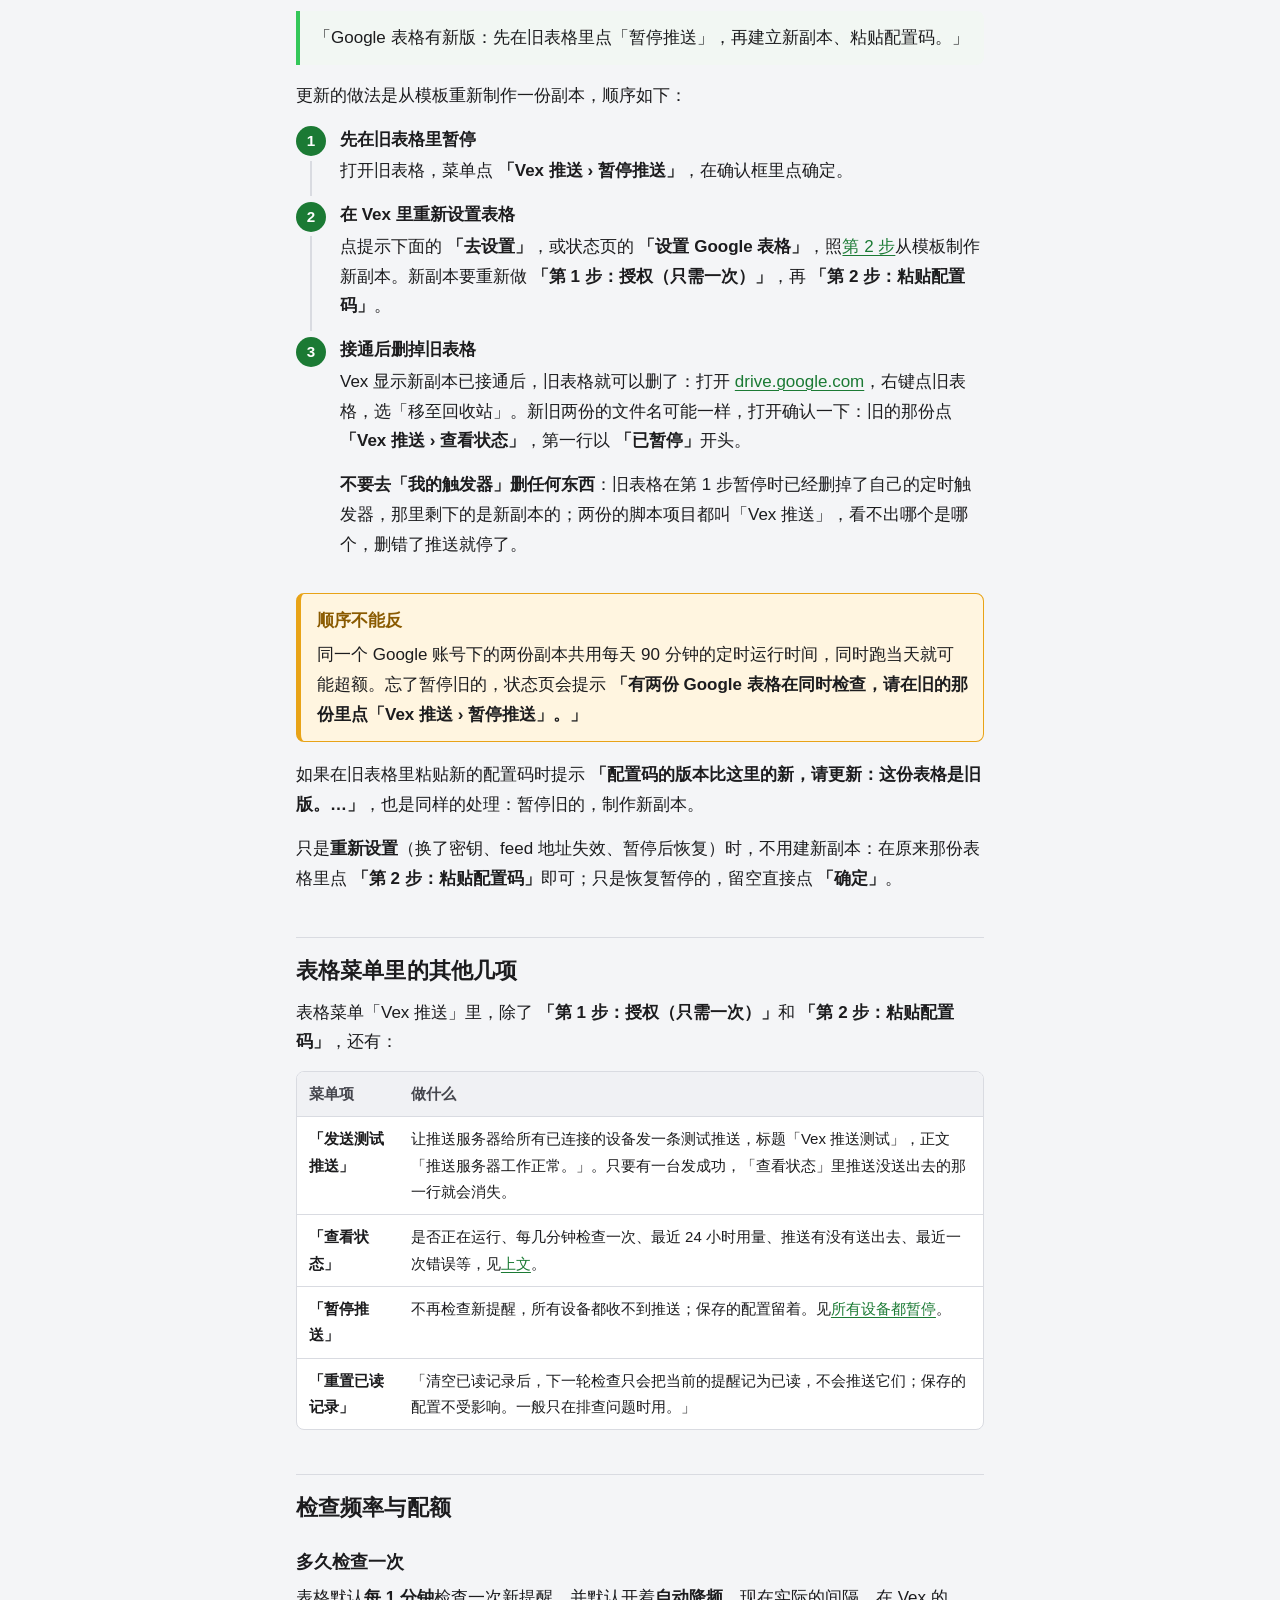
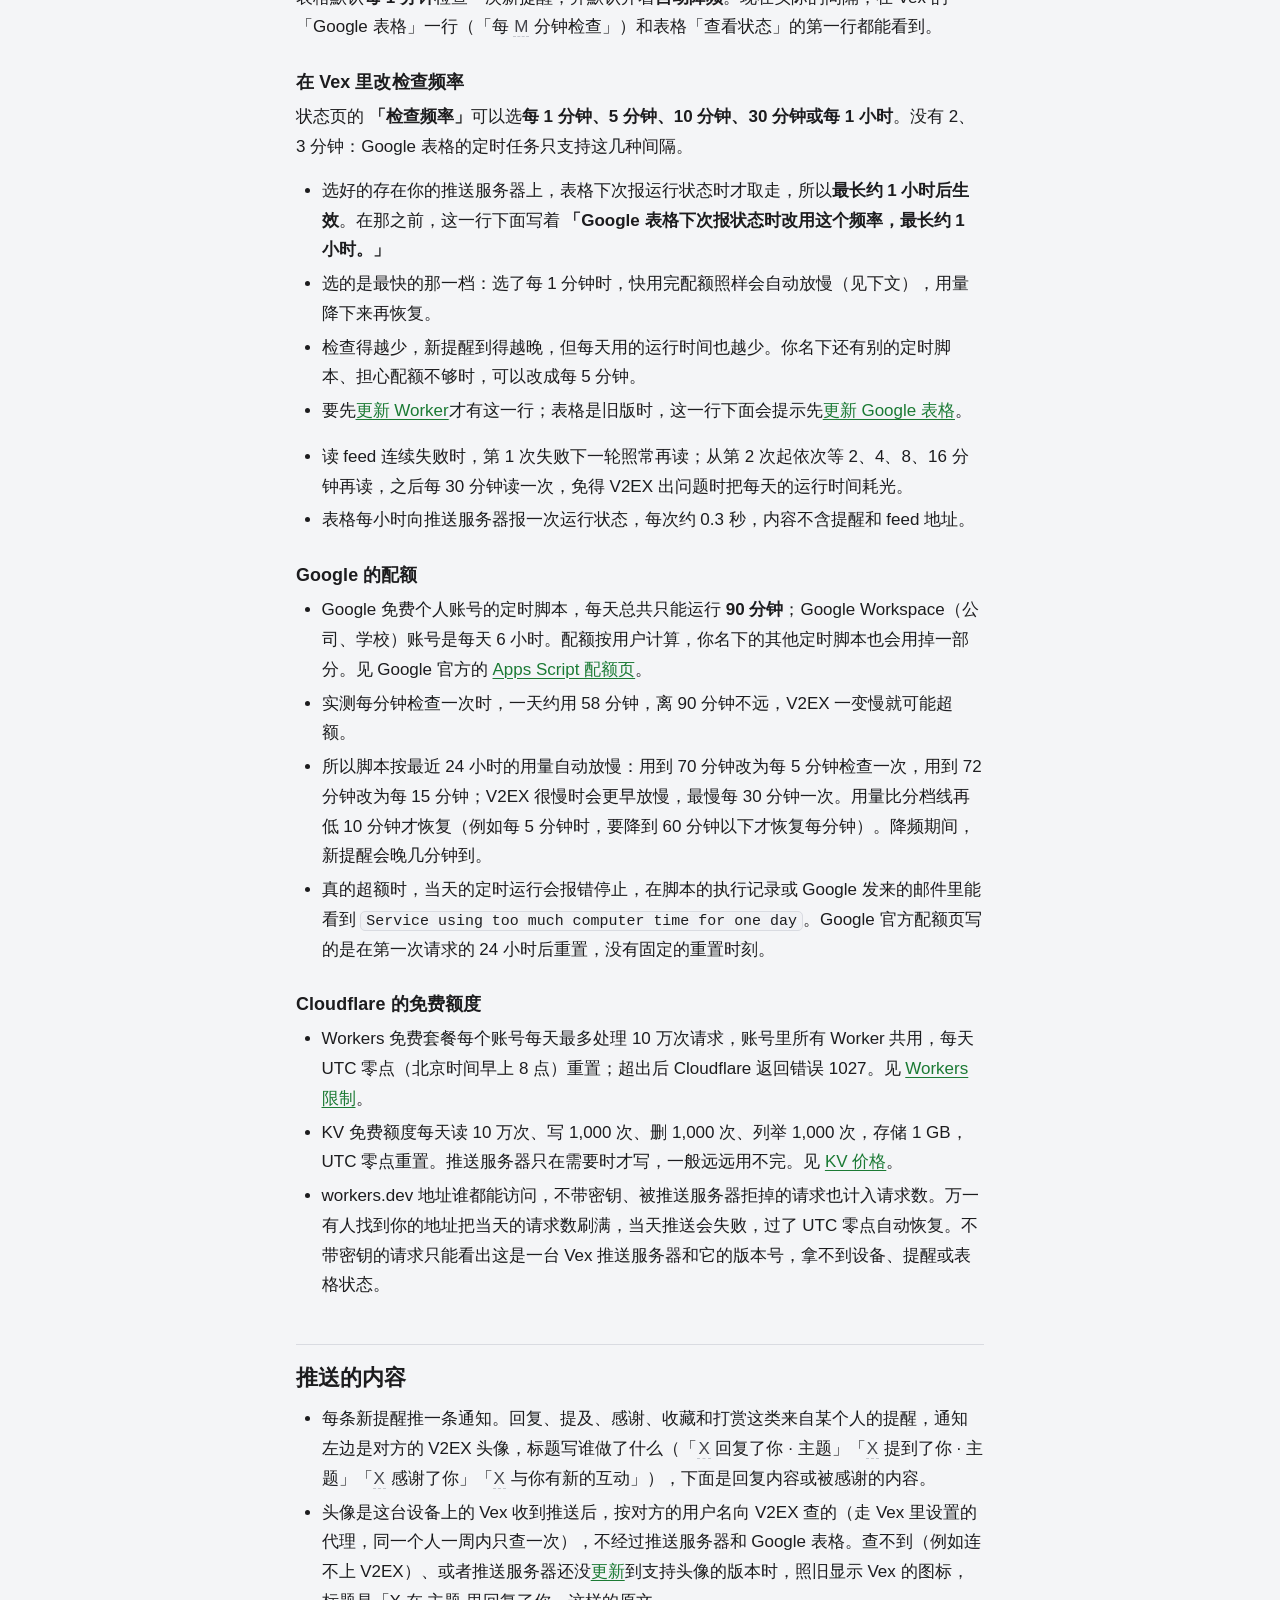
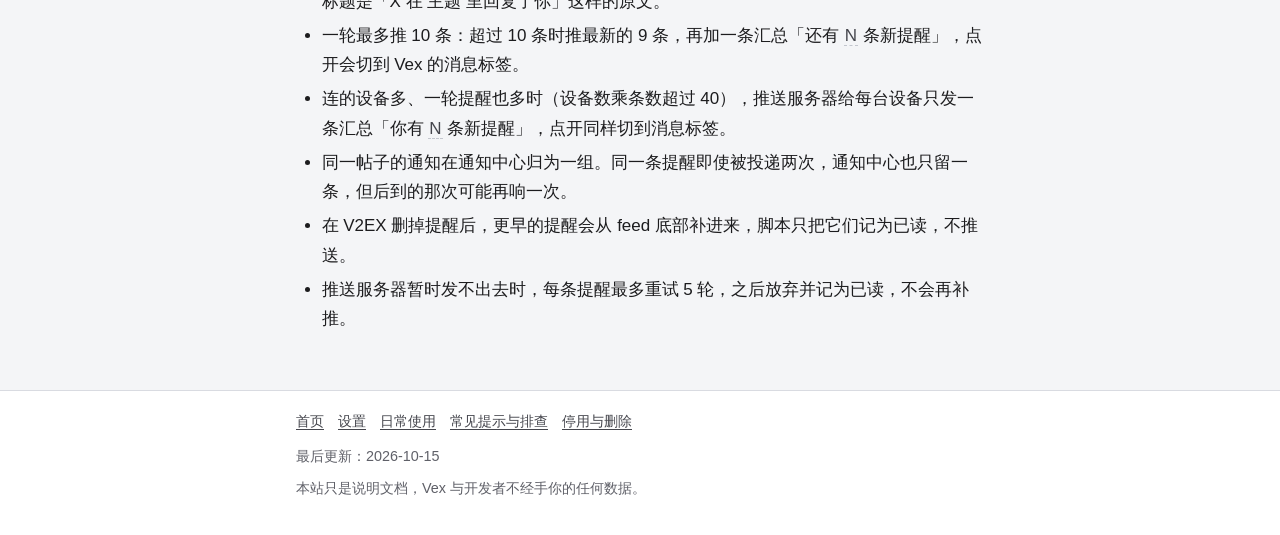
==== commit 2f81b140: "docs: 推送只覆盖表格检查的账号，别的账号照旧用自带通知 Co-Authored-By: Claude Opus 5.5 <noreply@anthropic.com>" ====
--- a/manage.html
+++ b/manage.html
@@ -112,6 +112,7 @@
     <li>Google 表格 6 小时内向推送服务器报到过，而且报的不是出错；</li>
     <li>表格报到用的是推送服务器现在的密钥（换过密钥的，还要在换密钥之后报到过）。</li>
   </ul>
+  <p>推送只覆盖表格检查的那个 V2EX 账号。表格记着账号标签（用「让 Vex 读取」设置的会记）时，Vex 里登录的若是别的账号，这个账号的新消息照旧用自带的通知；状态页上会提示 <span class="ui">「推送只覆盖 <var>用户名</var> 的提醒，不是现在登录的账号。」</span></p>
   <p>任一条不满足（例如表格没接通、停了超过 6 小时、读 feed 失败、推送送不出去、注册过期），Vex 就照常发自带的通知；前提是你打开了「新消息通知」开关，它关着时没有后台检查。状态页上的说明分两种：</p>
   <ul>
     <li>表格还没接通、停了，或者换密钥后还没报到：<span class="ui">「还没有东西在检查新提醒，现在仍用 Vex 自带的新消息通知。」</span></li>
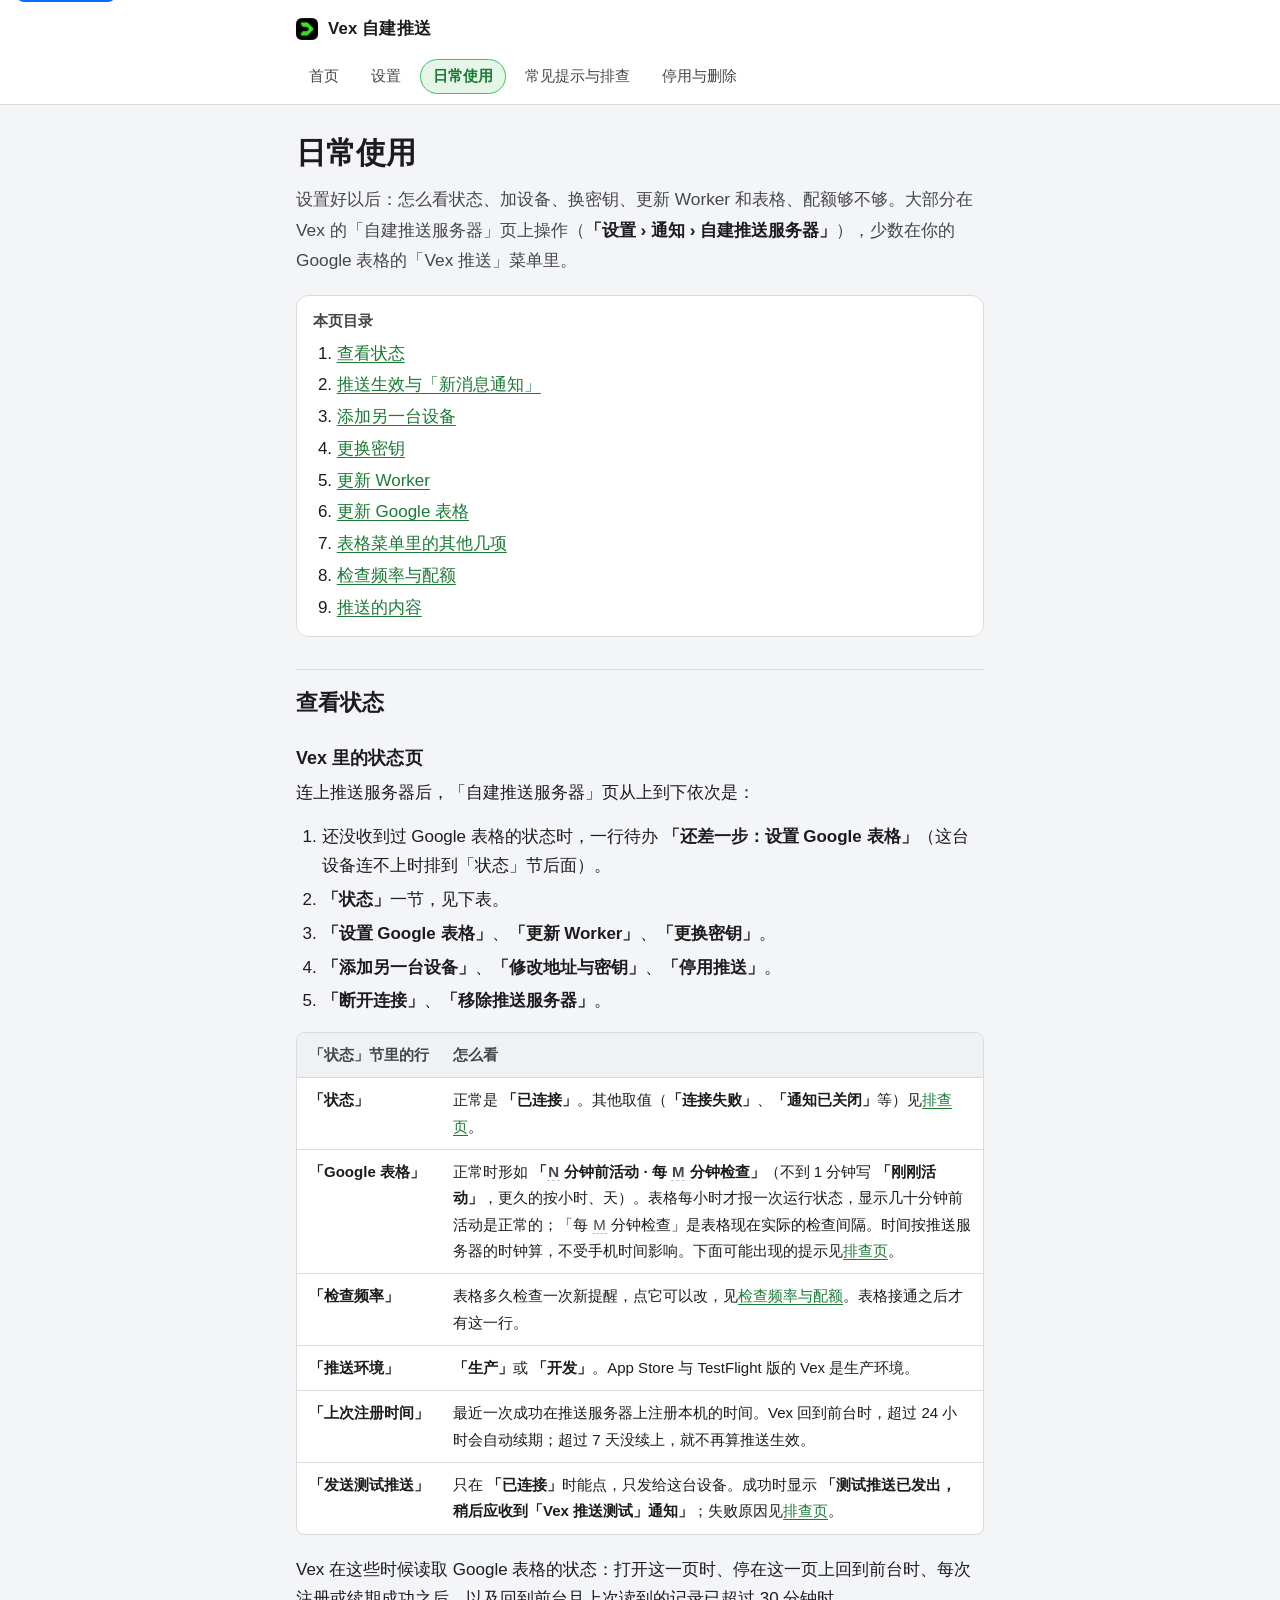
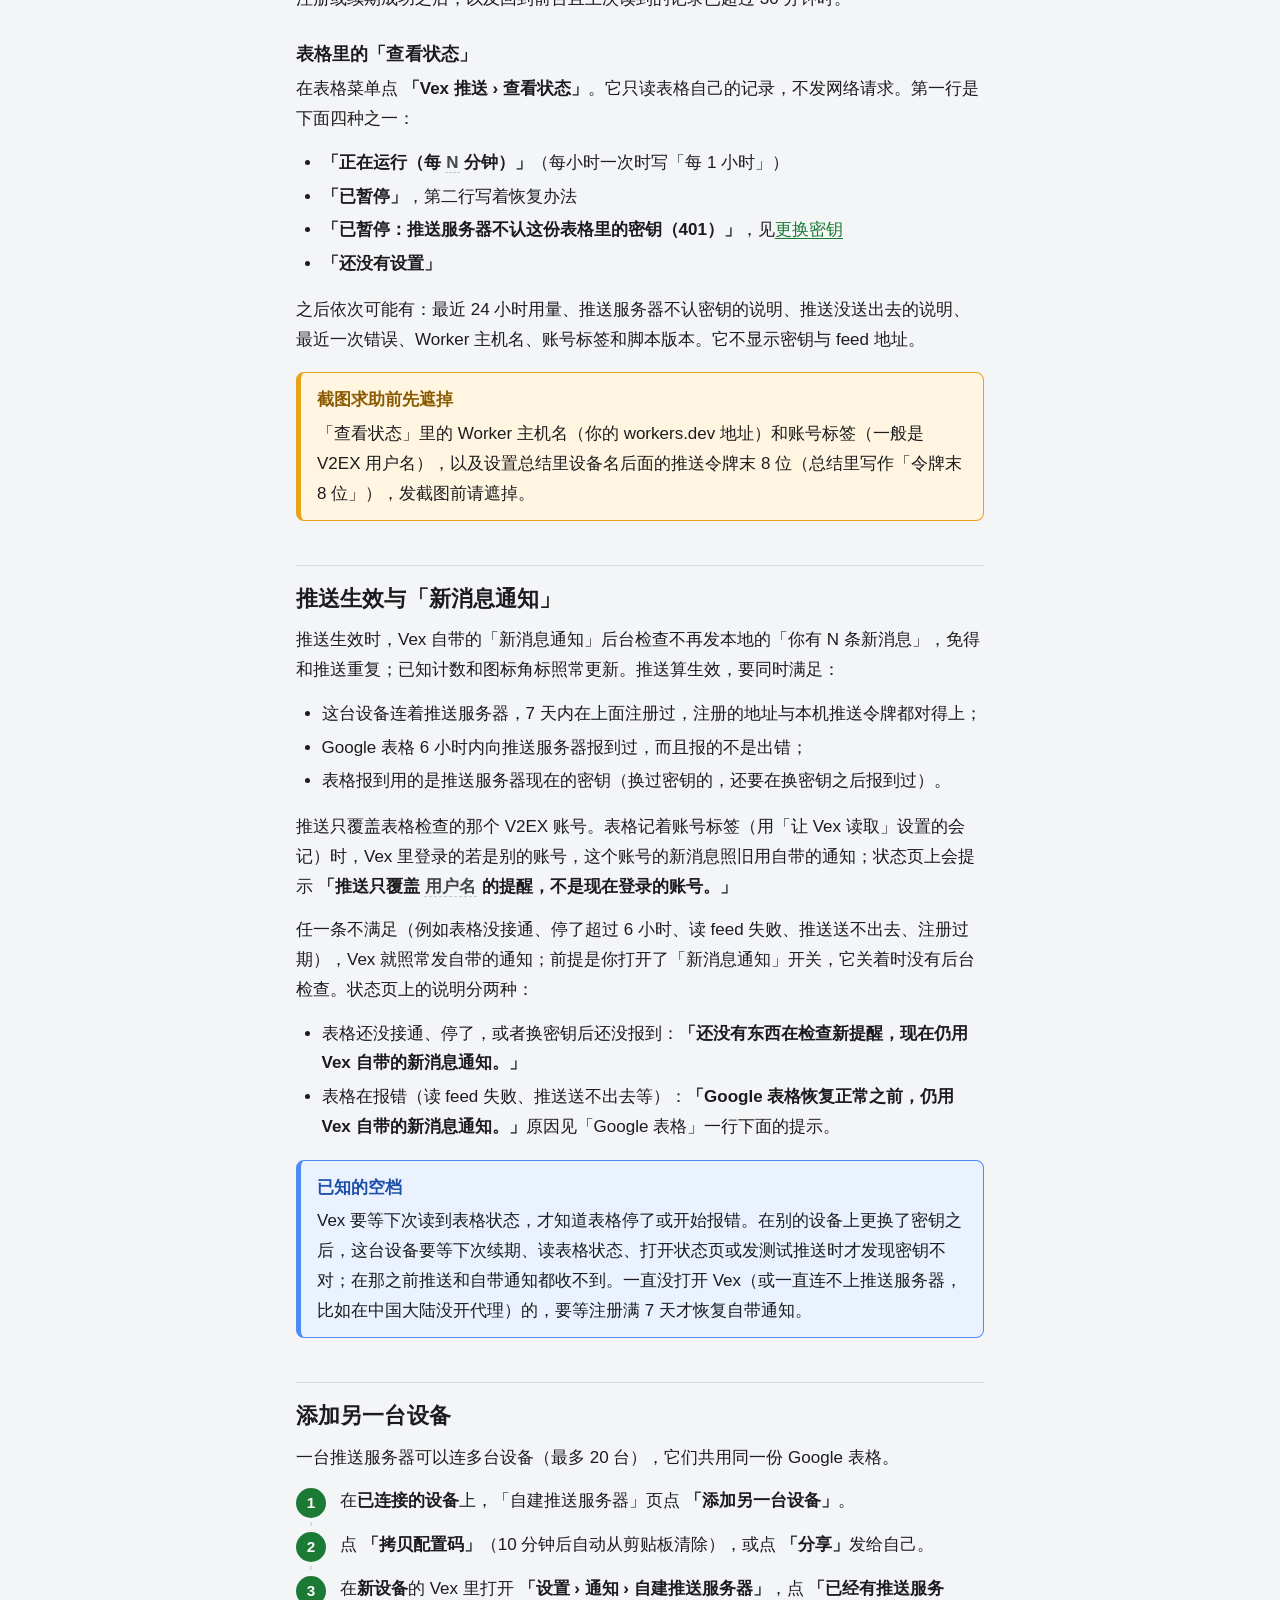
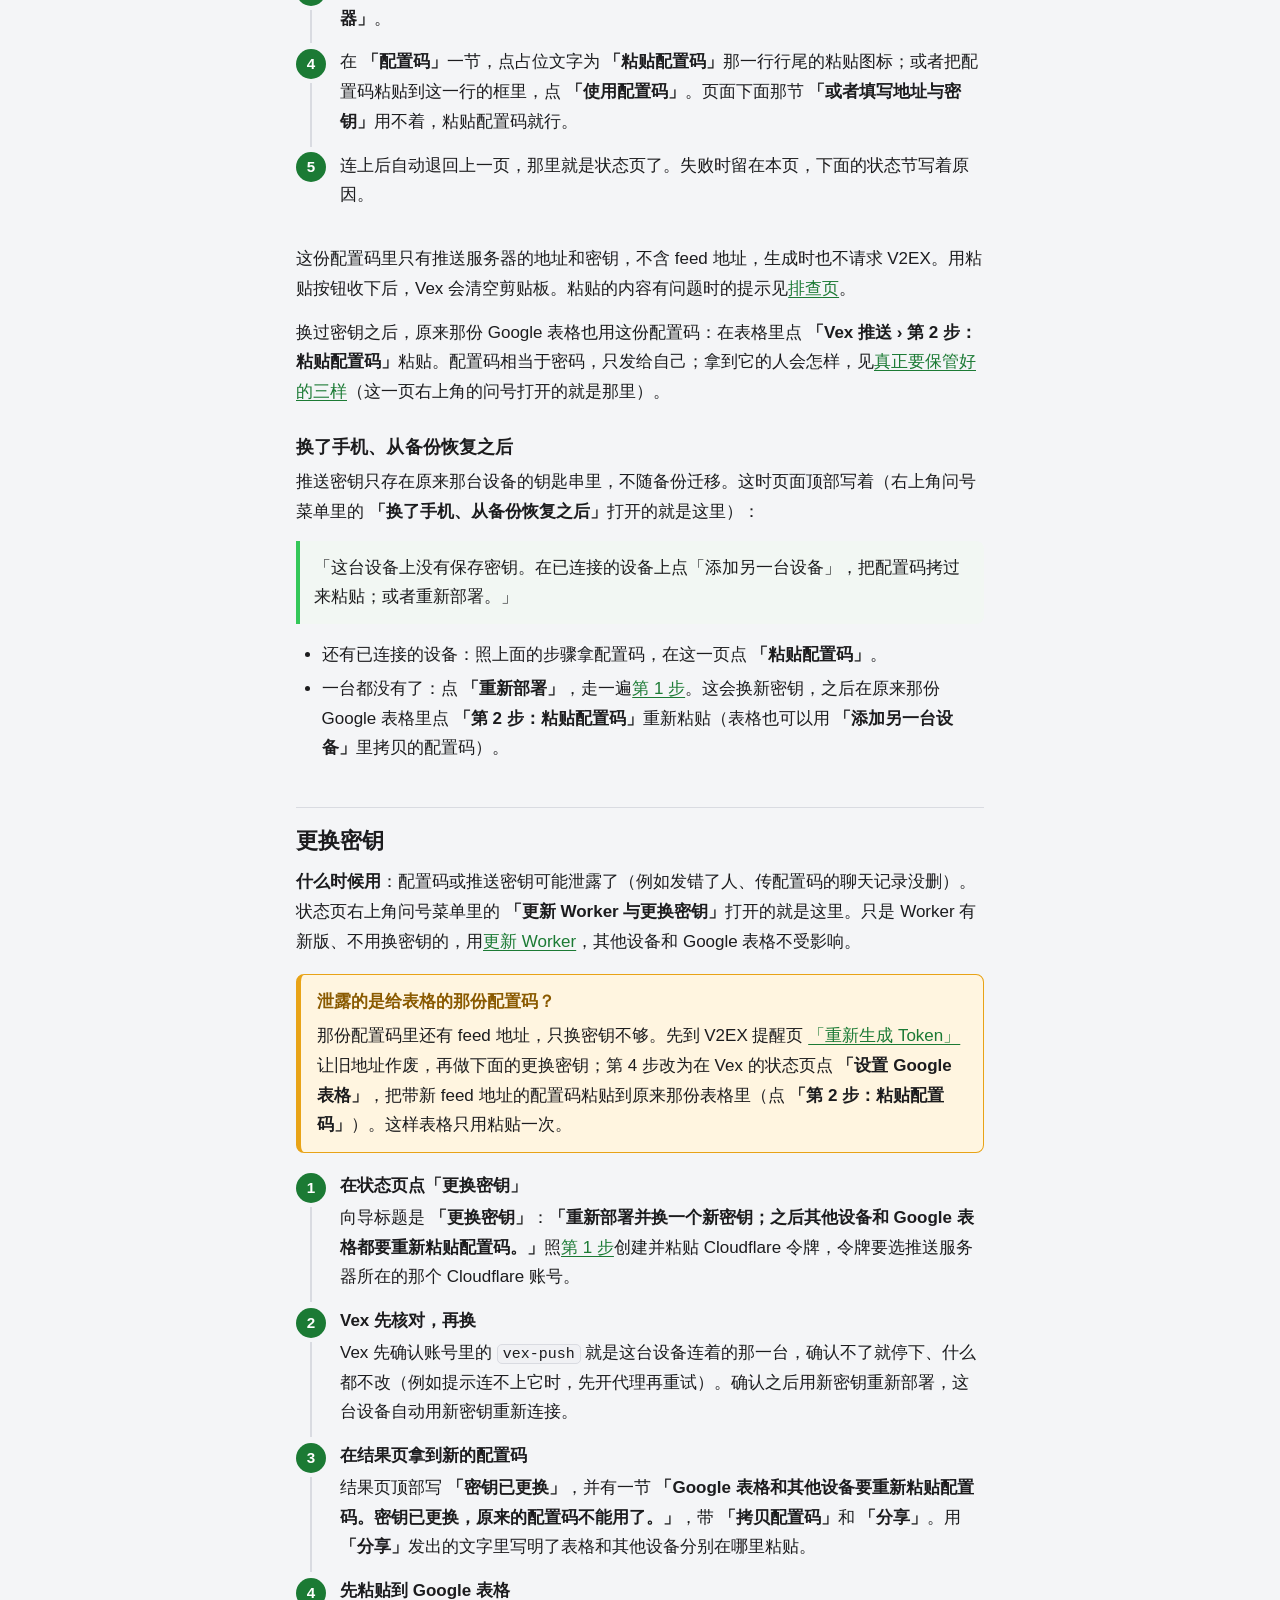
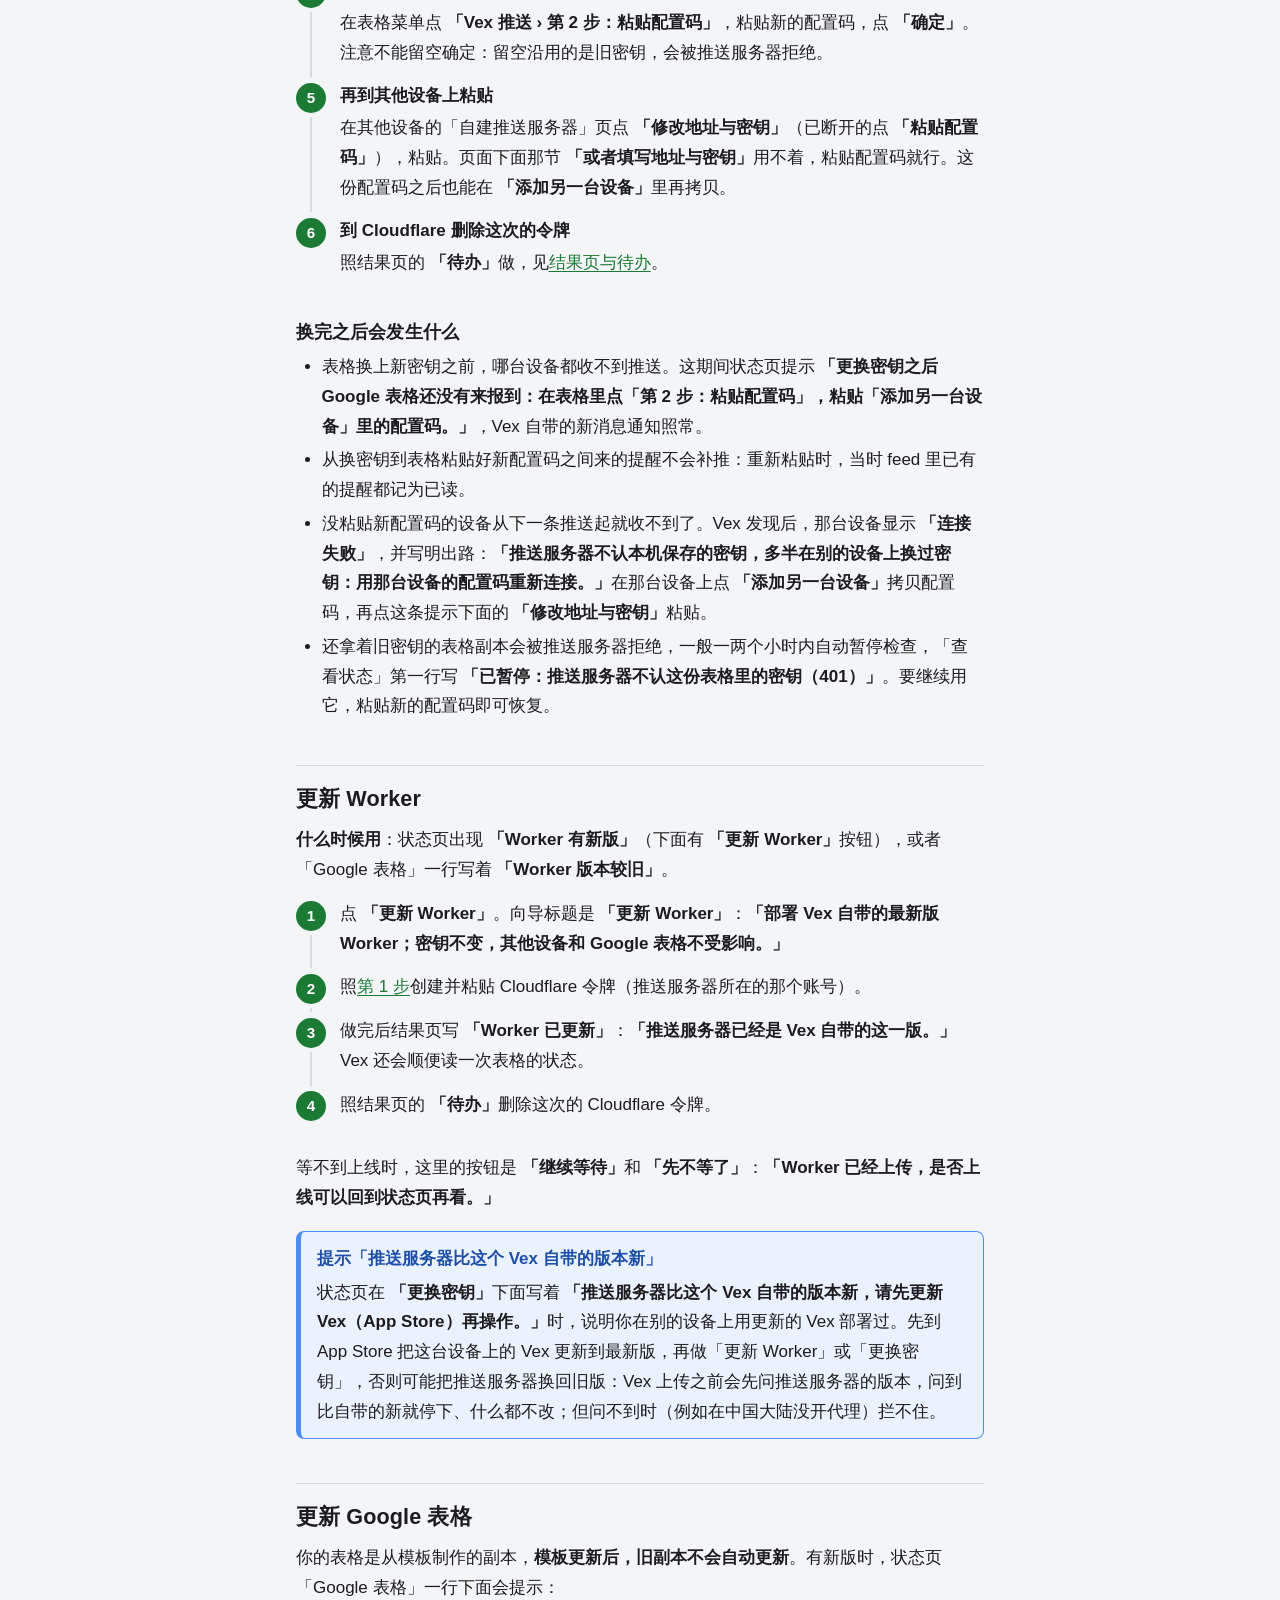
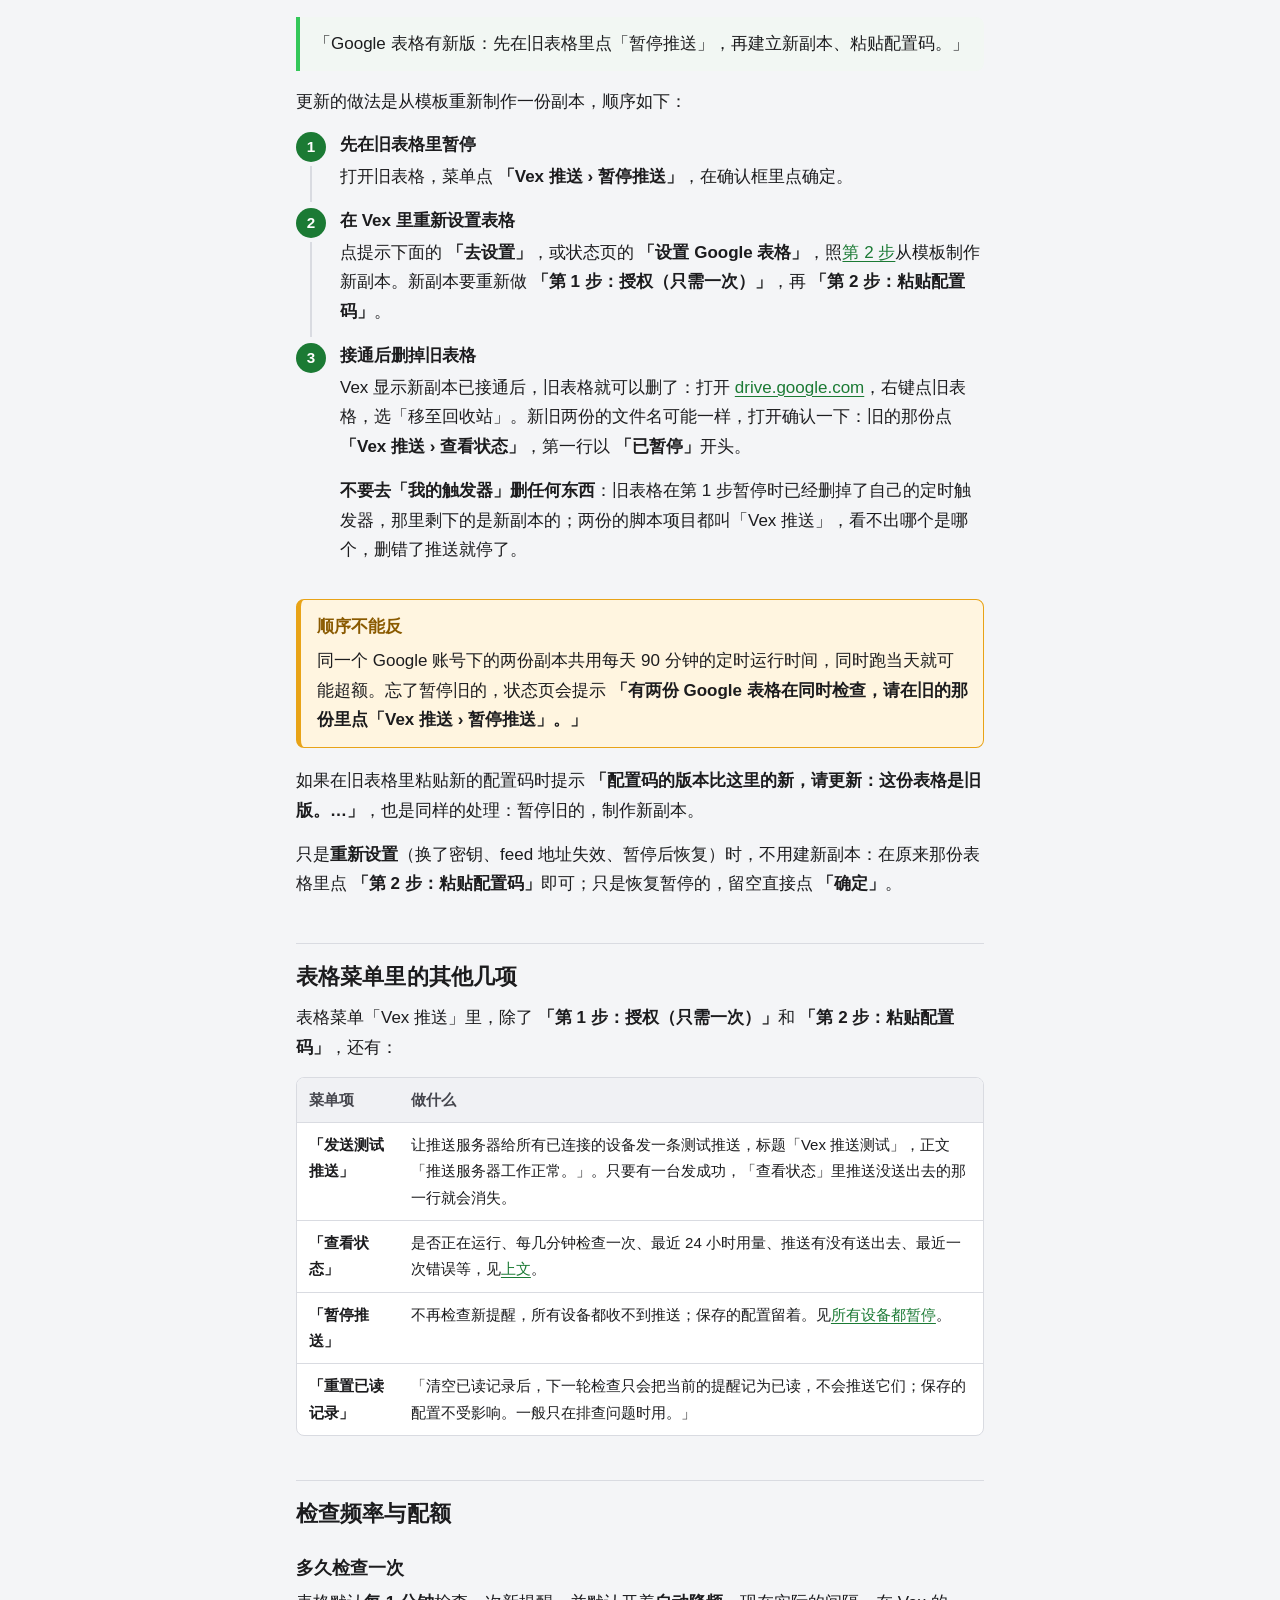
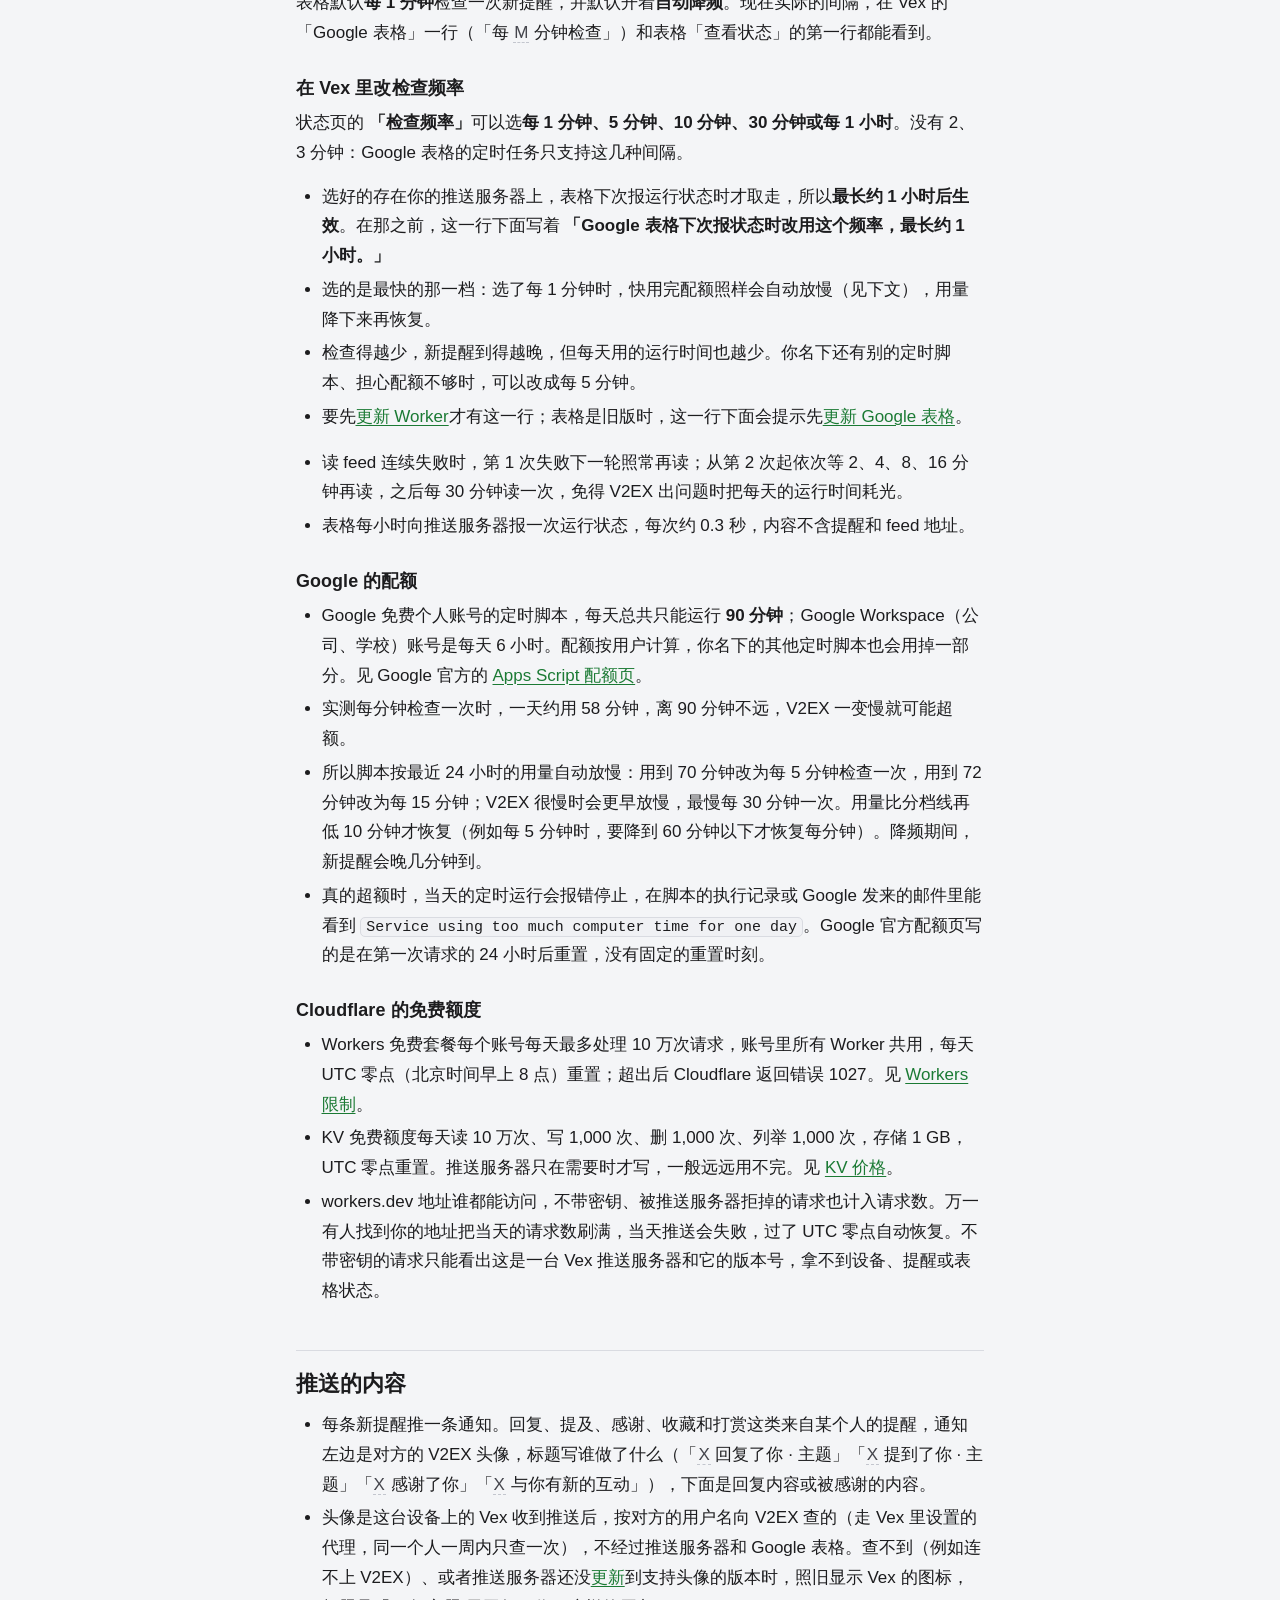
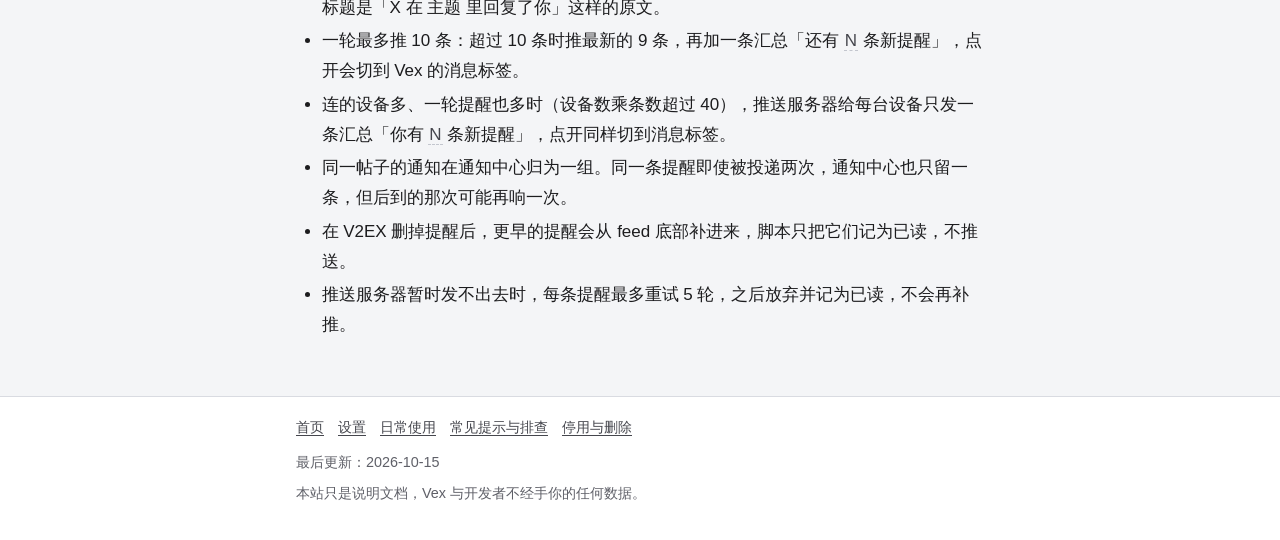
==== commit 812fccce: "docs: 页眉换成 Vex 图标；更换密钥、未设置页、添加另一台设备跟上 App 现在的说法 - 页眉左边的绿方块换成 Vex 默认的翠绿图标（vex-icon.png），去掉红点 - 更换密钥：状" ====
--- a/manage.html
+++ b/manage.html
@@ -13,7 +13,7 @@
 
 <header class="site-header">
   <div class="wrap">
-    <a class="brand" href="index.html"><span class="brand-mark" aria-hidden="true"></span>Vex 自建推送</a>
+    <a class="brand" href="index.html"><img class="brand-mark" src="vex-icon.png" alt="" width="22" height="22">Vex 自建推送</a>
     <nav class="site-nav" aria-label="页面导航">
       <ul>
         <li><a href="index.html">首页</a></li>
@@ -133,6 +133,7 @@
     <li>连上后自动退回上一页，那里就是状态页了。失败时留在本页，下面的状态节写着原因。</li>
   </ol>
   <p>这份配置码里只有推送服务器的地址和密钥，不含 feed 地址，生成时也不请求 V2EX。用粘贴按钮收下后，Vex 会清空剪贴板。粘贴的内容有问题时的提示见<a href="troubleshooting.html#config-code">排查页</a>。</p>
+  <p>换过密钥之后，原来那份 Google 表格也用这份配置码：在表格里点 <span class="ui">「Vex 推送 › 第 2 步：粘贴配置码」</span>粘贴。配置码相当于密码，只发给自己；拿到它的人会怎样，见<a href="index.html#secrets">真正要保管好的三样</a>（这一页右上角的问号打开的就是那里）。</p>
 
   <h3 id="new-phone">换了手机、从备份恢复之后</h3>
   <p>推送密钥只存在原来那台设备的钥匙串里，不随备份迁移。这时页面顶部写着（右上角问号菜单里的 <span class="ui">「换了手机、从备份恢复之后」</span>打开的就是这里）：</p>
@@ -145,10 +146,7 @@
   </ul>
 
   <h2 id="rotate">更换密钥</h2>
-  <p><strong>什么时候用</strong>：配置码或推送密钥可能泄露了（例如发错了人、传配置码的聊天记录没删）。状态页右上角问号菜单里的 <span class="ui">「更新 Worker 与更换密钥」</span>打开的就是这里；这三个按钮那一节下面写着：</p>
-  <div class="app-text">
-    <p>「更新 Worker 不换密钥；更换密钥后，其他设备和 Google 表格都要重新粘贴配置码。」</p>
-  </div>
+  <p><strong>什么时候用</strong>：配置码或推送密钥可能泄露了（例如发错了人、传配置码的聊天记录没删）。状态页右上角问号菜单里的 <span class="ui">「更新 Worker 与更换密钥」</span>打开的就是这里。只是 Worker 有新版、不用换密钥的，用<a href="#update-worker">更新 Worker</a>，其他设备和 Google 表格不受影响。</p>
   <div class="callout callout-warn">
     <strong class="callout-title">泄露的是给表格的那份配置码？</strong>
     <p>那份配置码里还有 feed 地址，只换密钥不够。先到 V2EX 提醒页 <a href="remove.html#v2ex-token">「重新生成 Token」</a>让旧地址作废，再做下面的更换密钥；第 4 步改为在 Vex 的状态页点 <span class="ui">「设置 Google 表格」</span>，把带新 feed 地址的配置码粘贴到原来那份表格里（点 <span class="ui">「第 2 步：粘贴配置码」</span>）。这样表格只用粘贴一次。</p>
--- a/style.css
+++ b/style.css
@@ -162,26 +162,12 @@
   letter-spacing: 0.01em;
 }
 
+/* Vex 的 App 图标（默认的翠绿，圆角与透明边角已在图里） */
 .brand-mark {
-  display: inline-block;
+  display: block;
   width: 22px;
   height: 22px;
-  border-radius: 7px;
-  background: var(--accent);
-  position: relative;
   flex: none;
-}
-
-.brand-mark::after {
-  content: "";
-  position: absolute;
-  right: -3px;
-  top: -3px;
-  width: 9px;
-  height: 9px;
-  border-radius: 50%;
-  background: #ff3b30;
-  border: 2px solid var(--surface);
 }
 
 .site-nav ul {
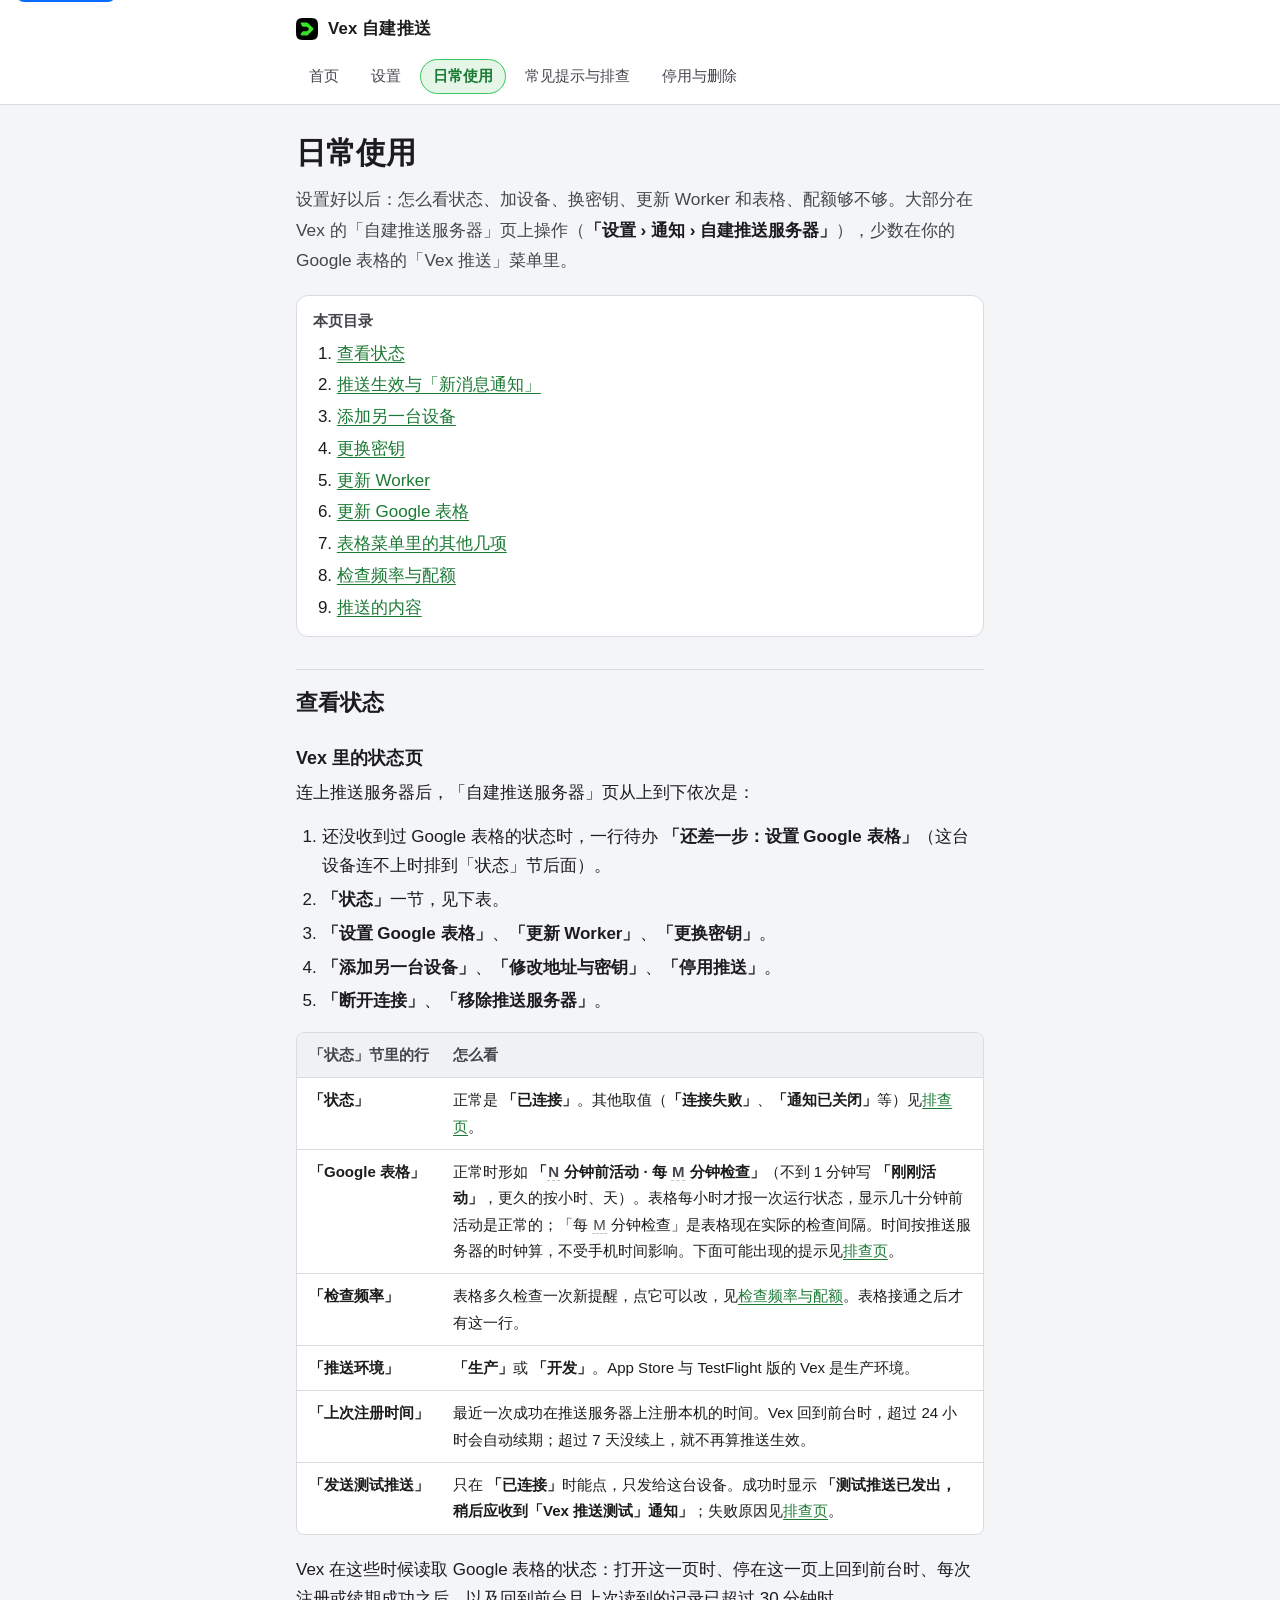
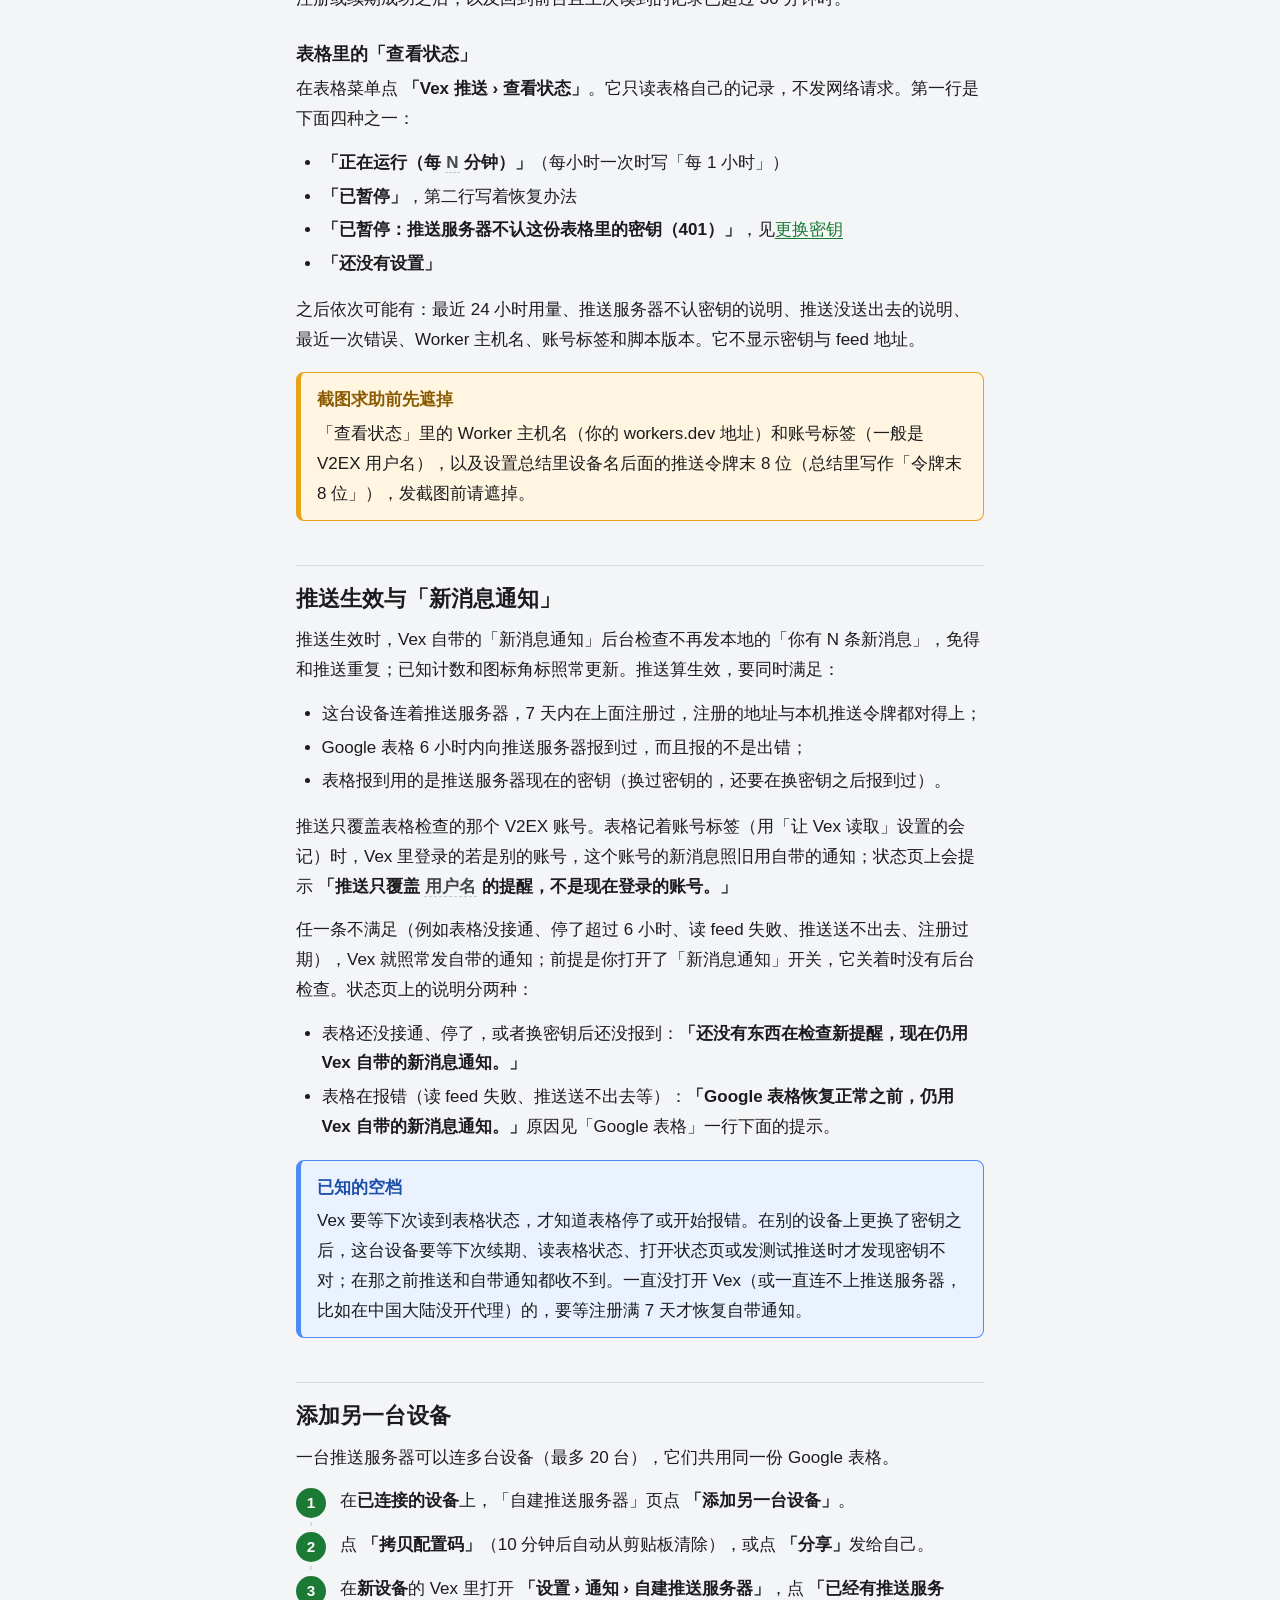
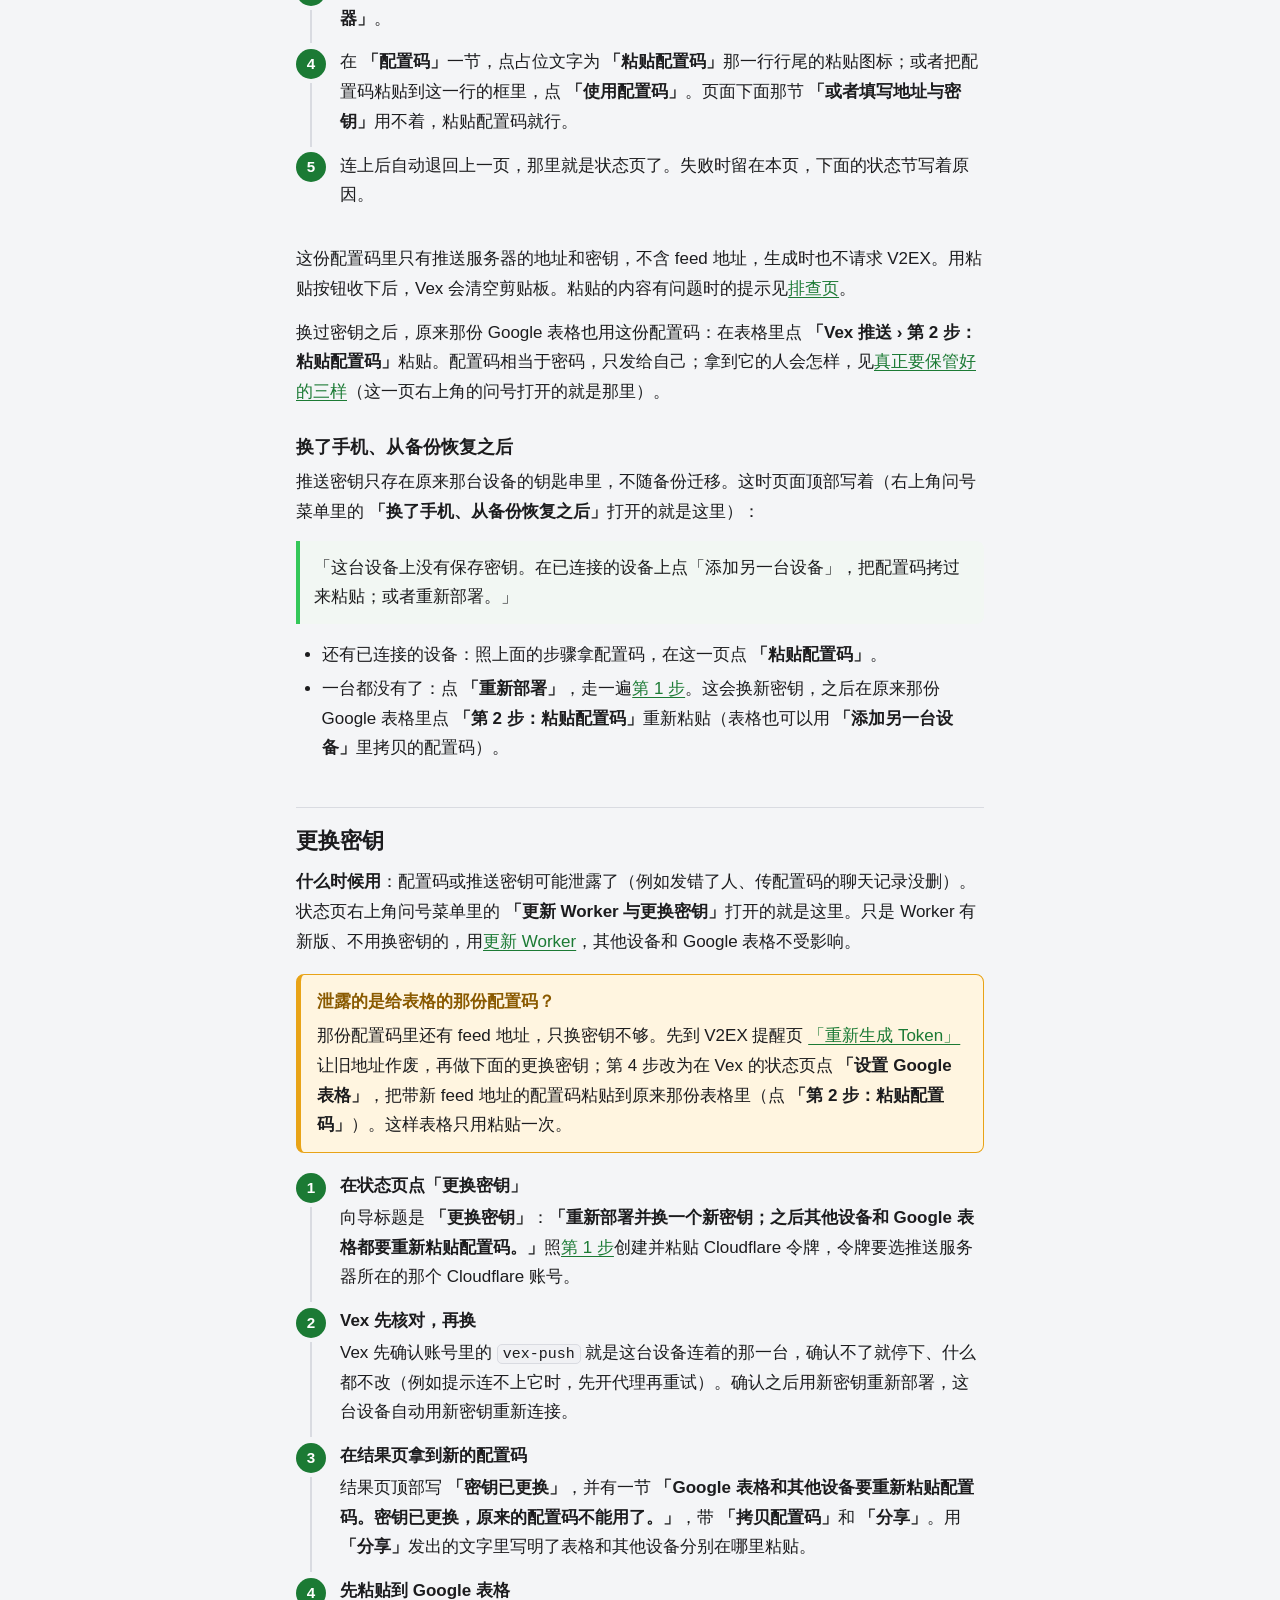
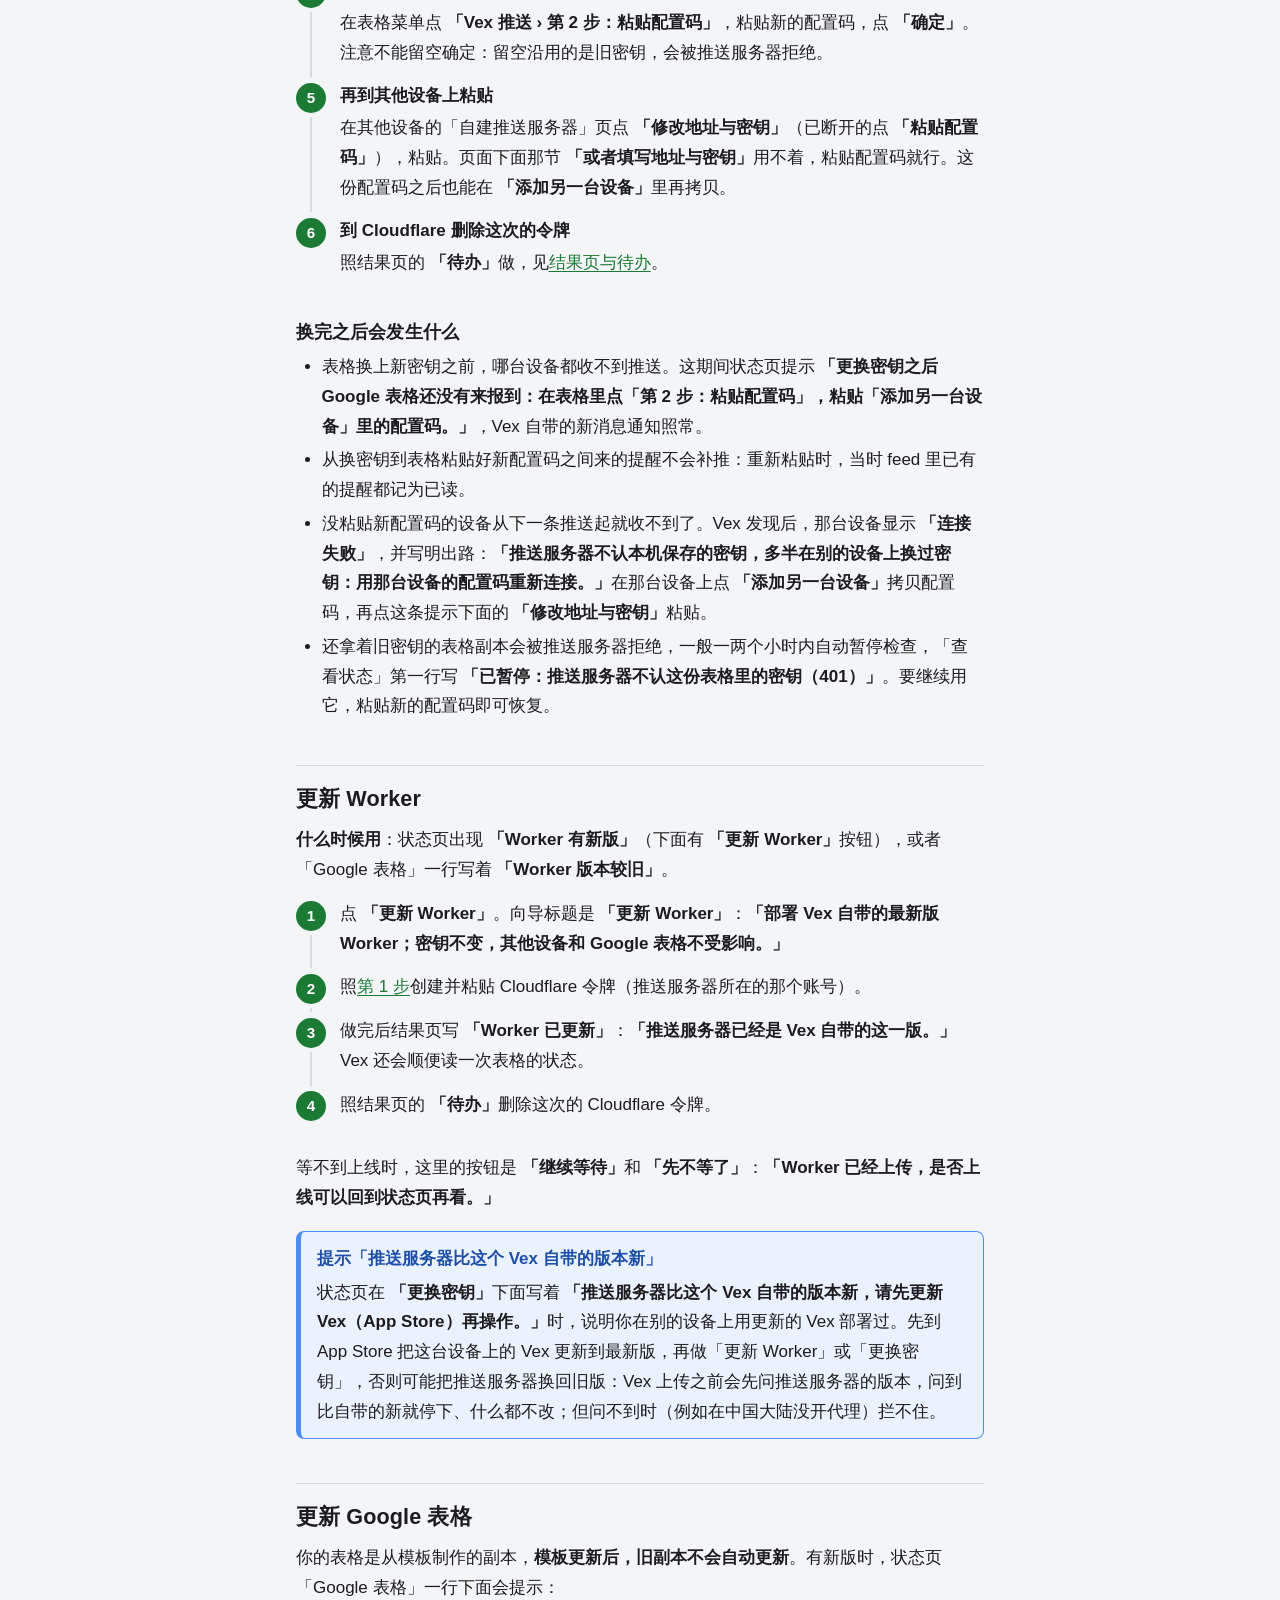
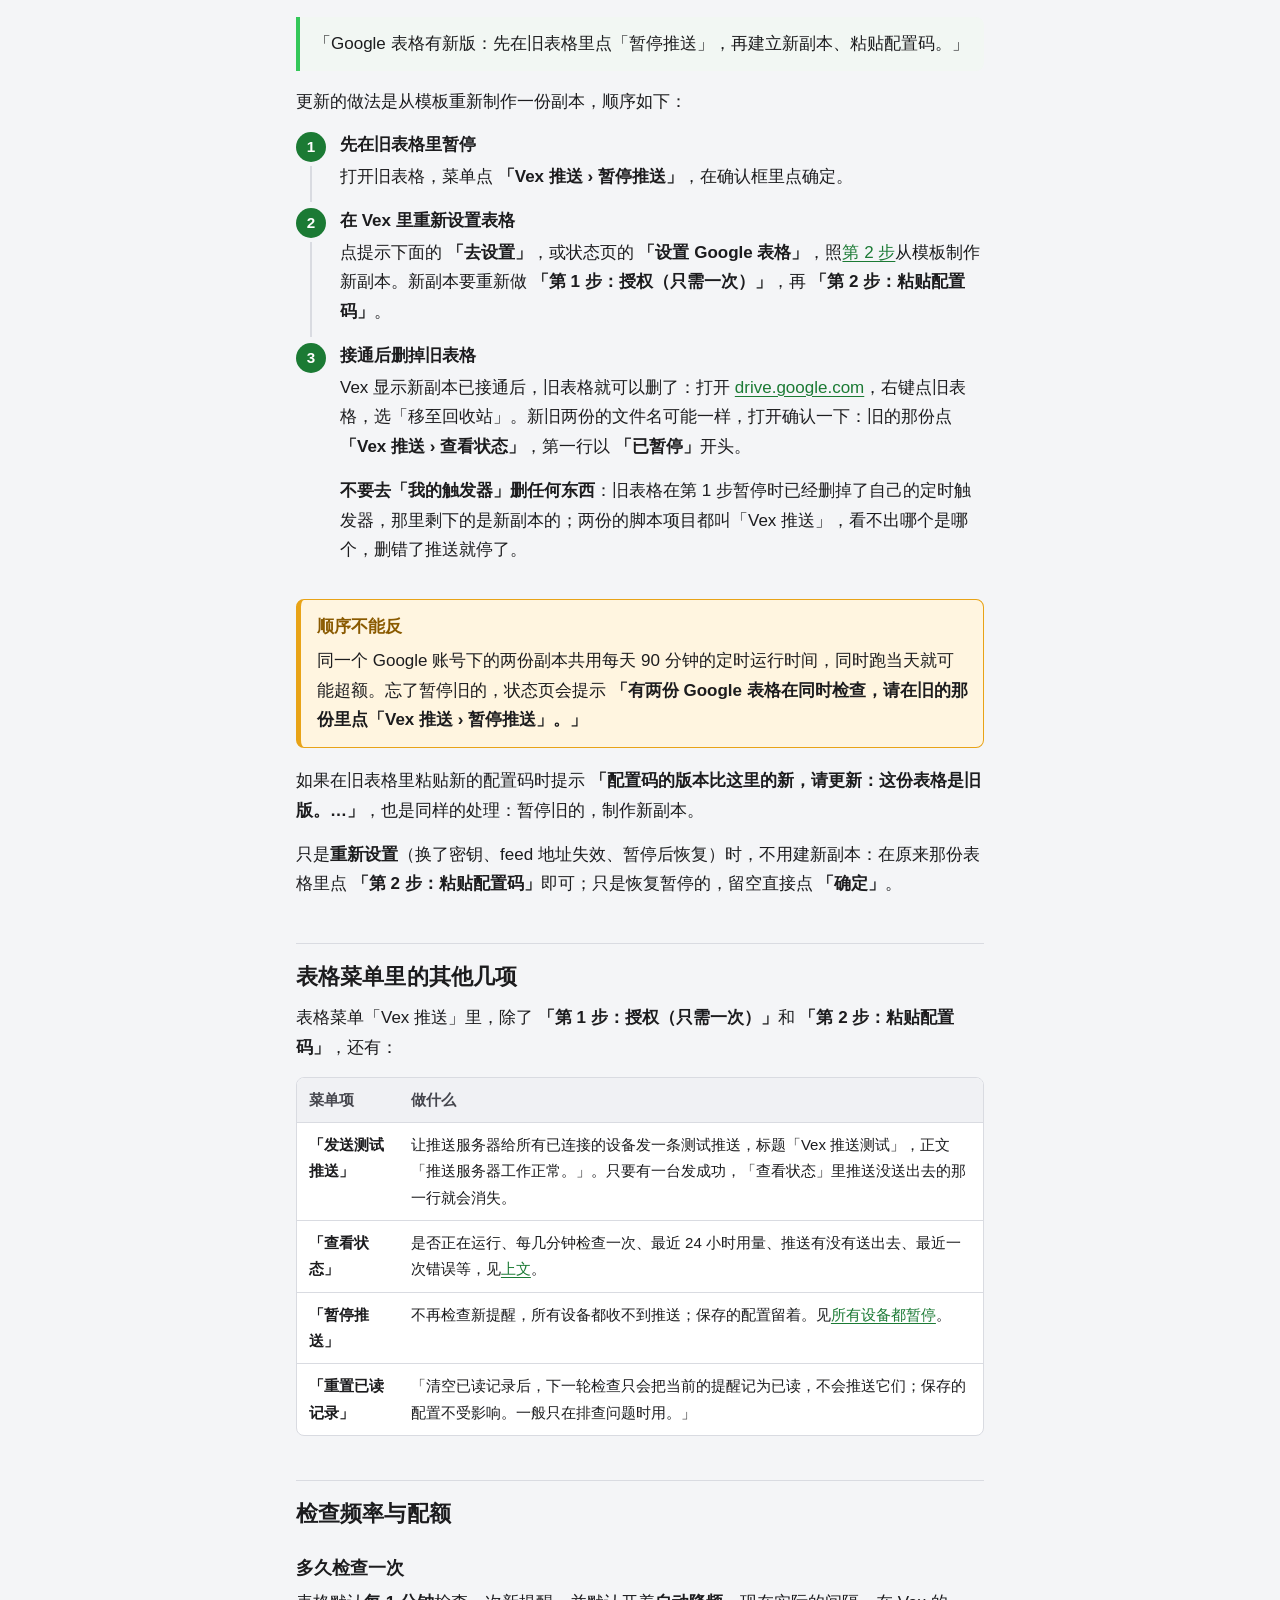
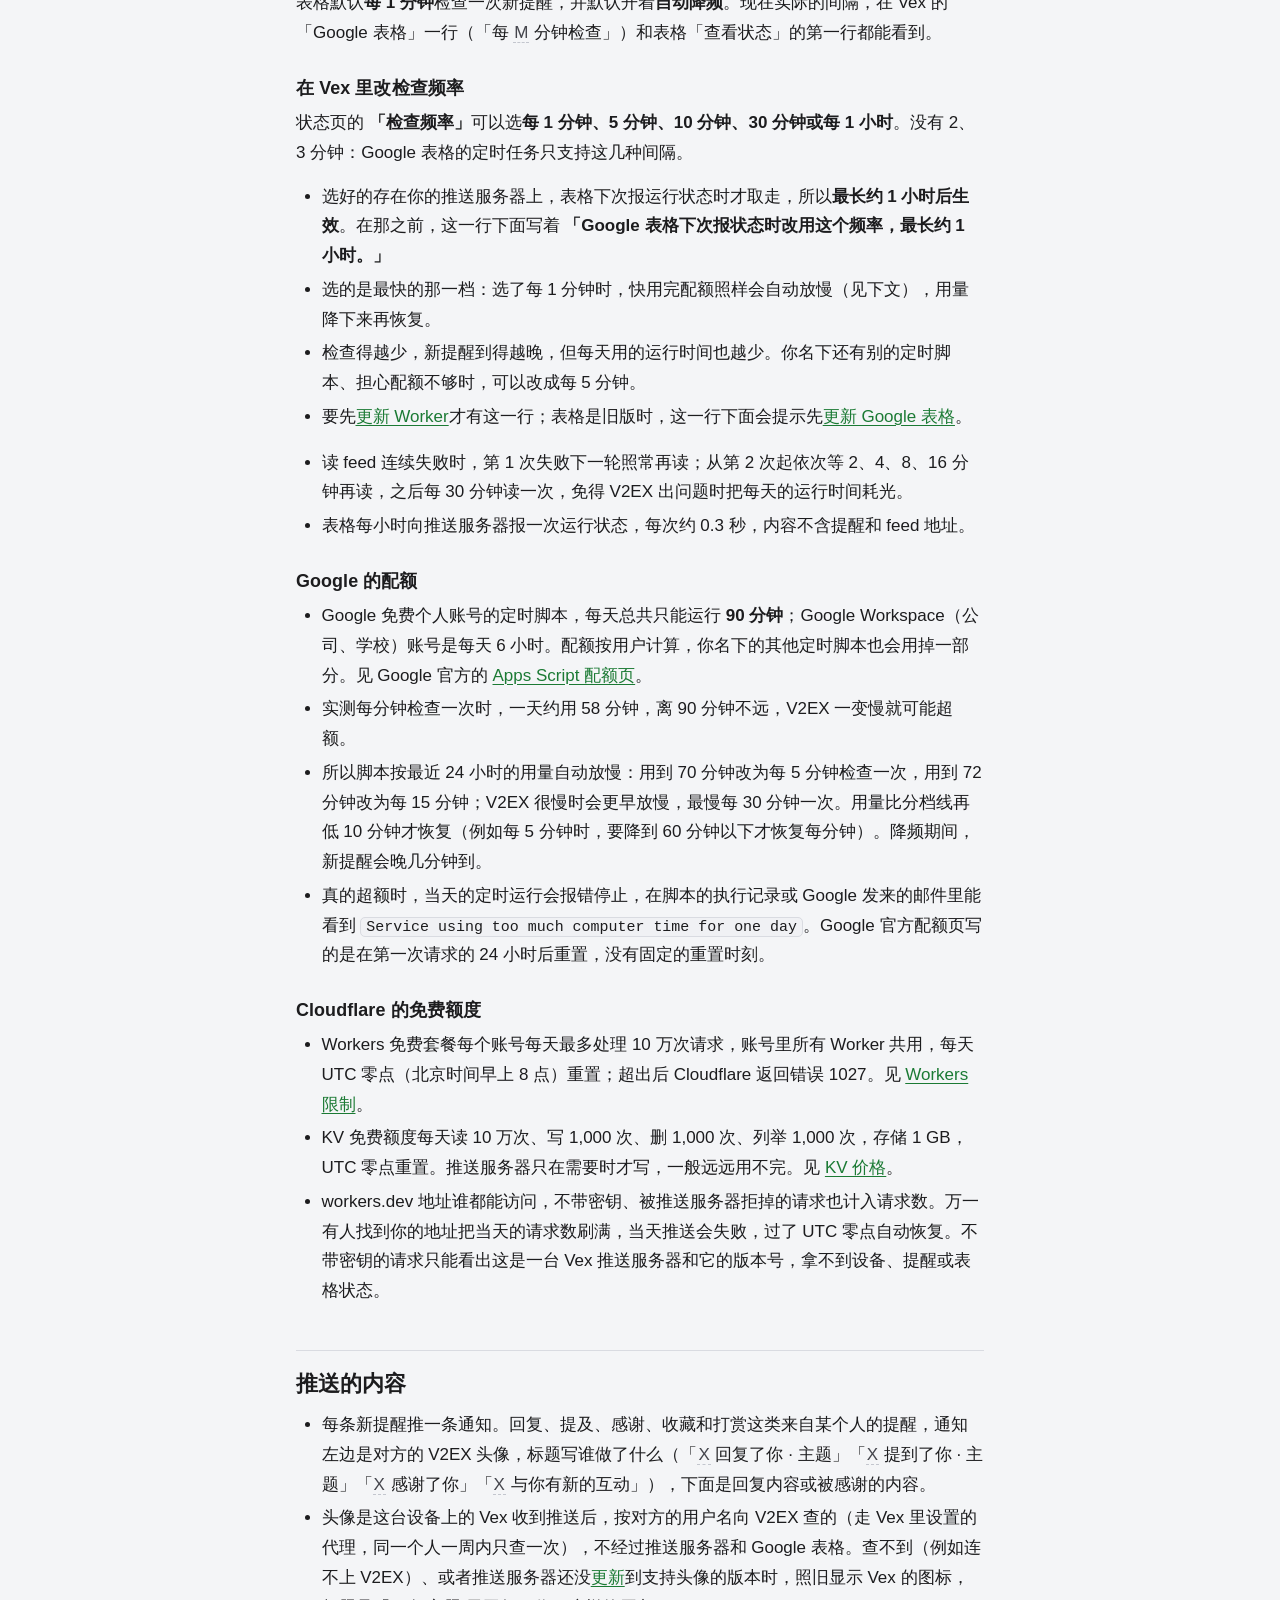
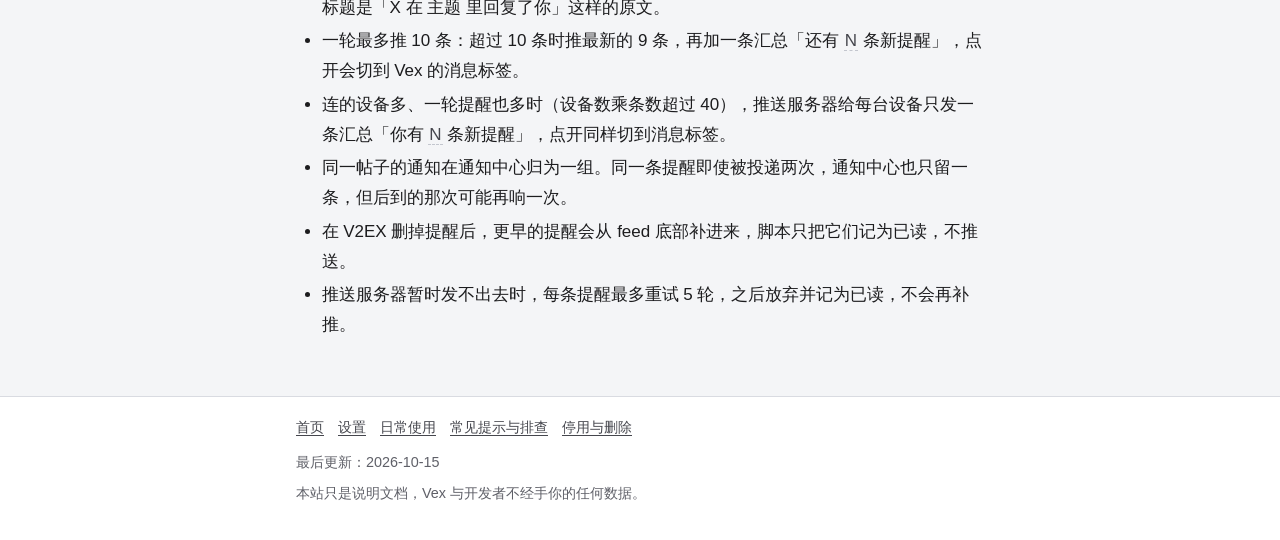
==== commit da83edda: "docs: 页眉图标改成平面 SVG，去掉玻璃渲染图边缘的浅灰描边 玻璃预览图四周带一圈半透明的高光边，在深色页眉上像脏边。改用 App 图标源文件里的箭头路径加纯黑底画成 SVG，圆角照原图标量过（" ====
--- a/manage.html
+++ b/manage.html
@@ -13,7 +13,7 @@
 
 <header class="site-header">
   <div class="wrap">
-    <a class="brand" href="index.html"><img class="brand-mark" src="vex-icon.png" alt="" width="22" height="22">Vex 自建推送</a>
+    <a class="brand" href="index.html"><img class="brand-mark" src="vex-icon.svg" alt="" width="22" height="22">Vex 自建推送</a>
     <nav class="site-nav" aria-label="页面导航">
       <ul>
         <li><a href="index.html">首页</a></li>
--- a/style.css
+++ b/style.css
@@ -162,7 +162,7 @@
   letter-spacing: 0.01em;
 }
 
-/* Vex 的 App 图标（默认的翠绿，圆角与透明边角已在图里） */
+/* Vex 的 App 图标：默认的翠绿，按 App 里的符号源文件画成平面 SVG（不带玻璃边缘的高光，深色页眉上边缘干净） */
 .brand-mark {
   display: block;
   width: 22px;
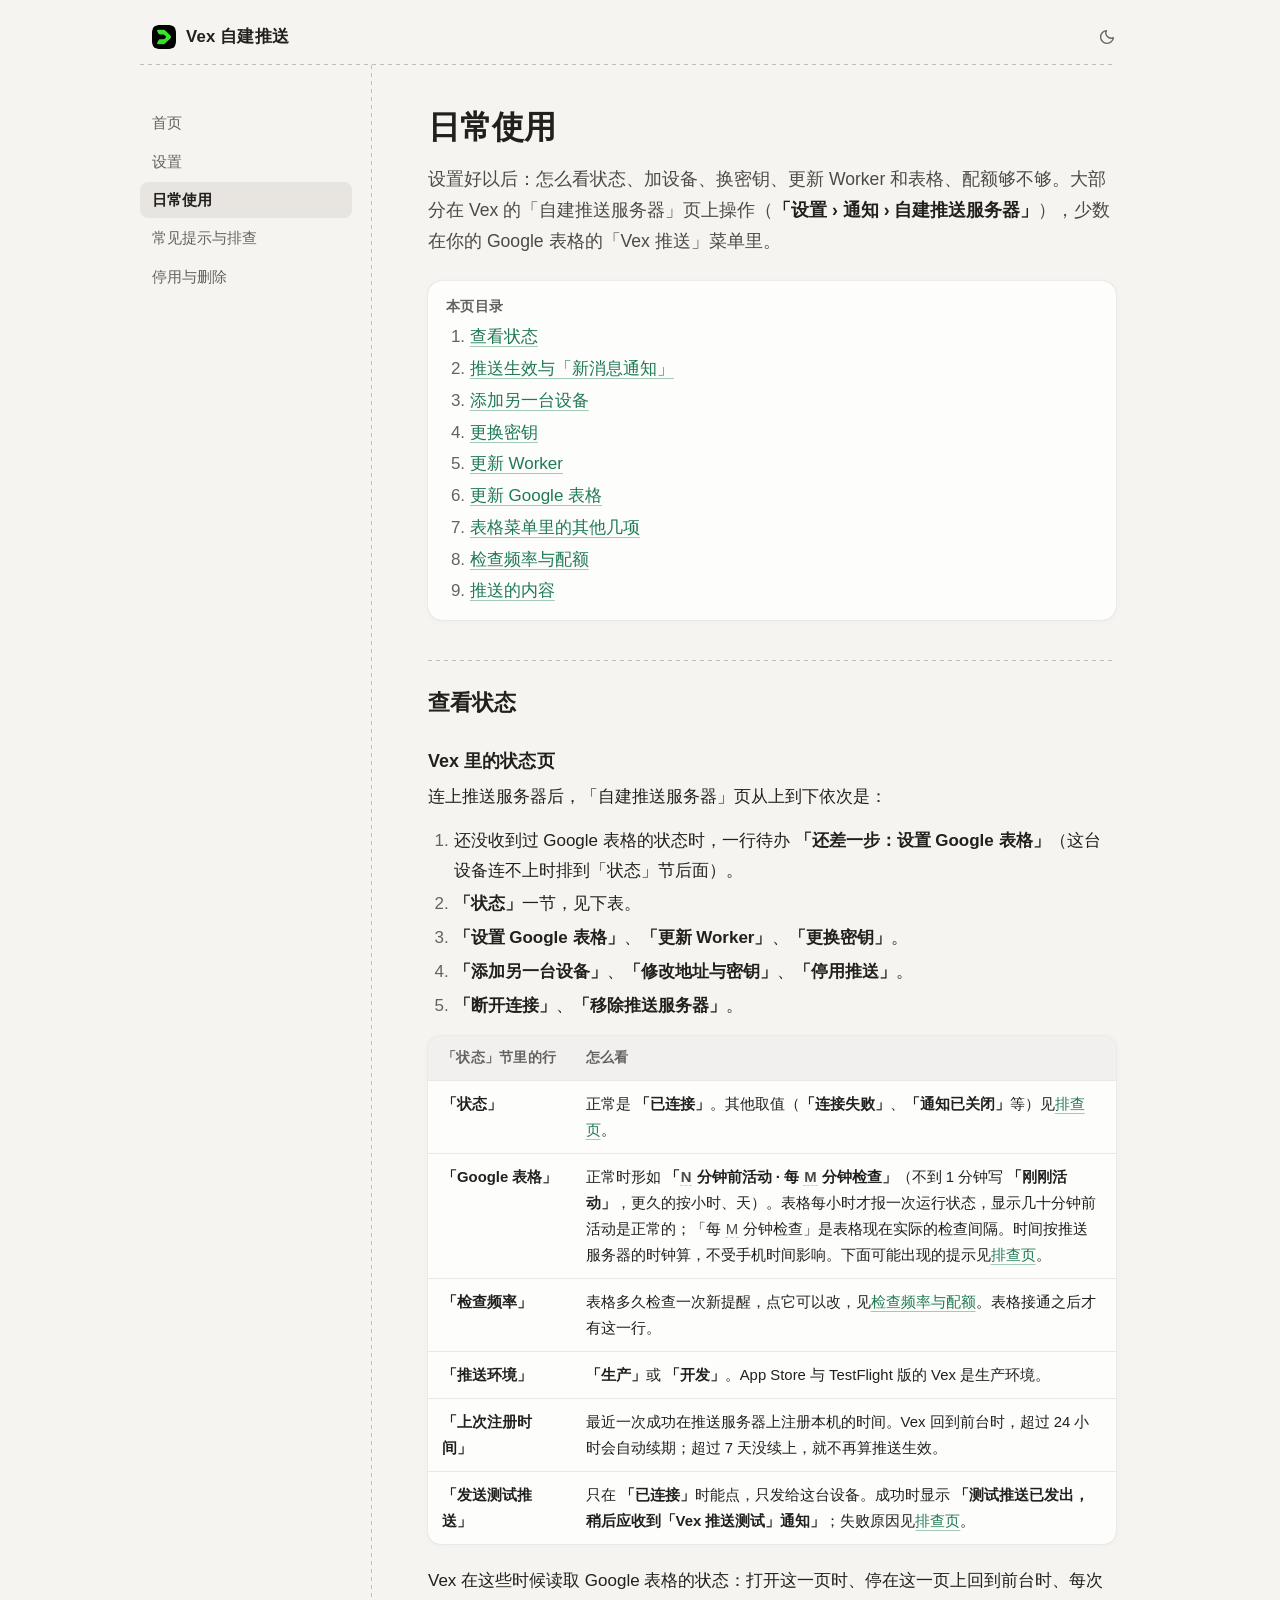
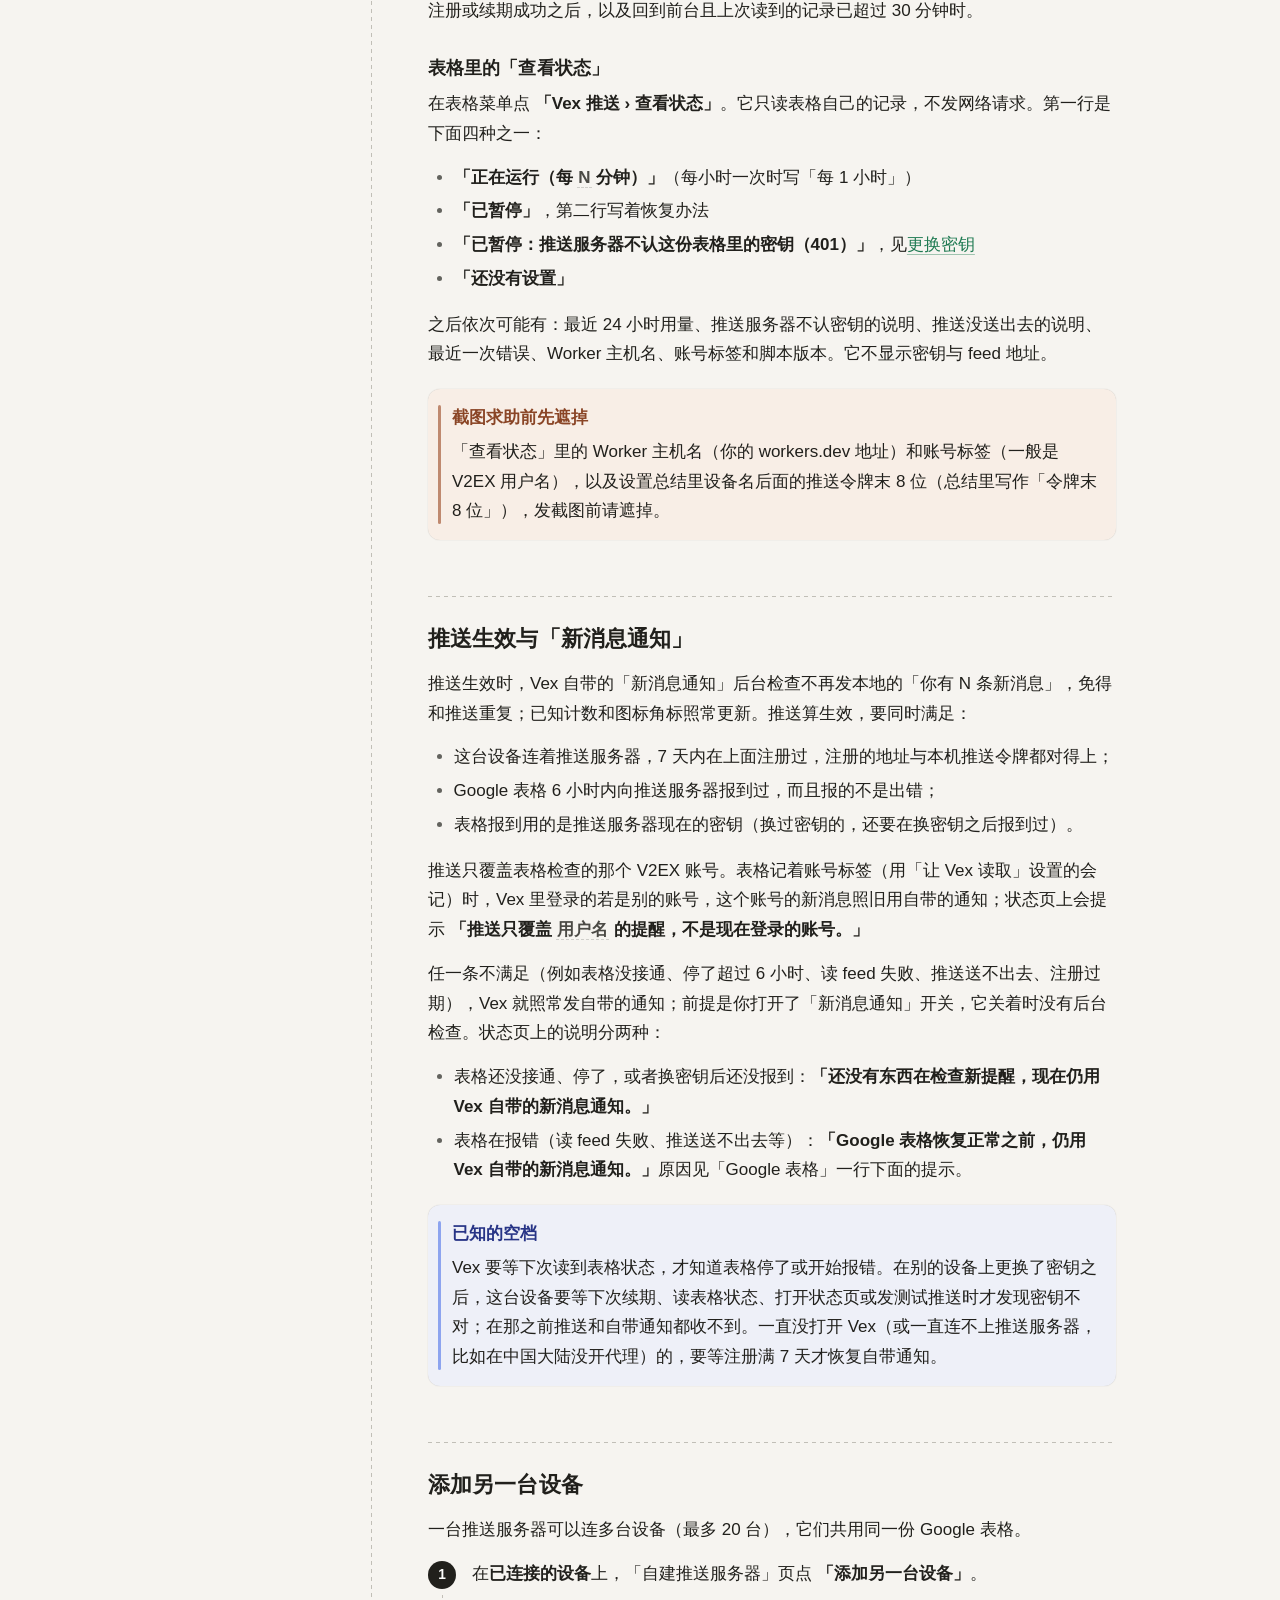
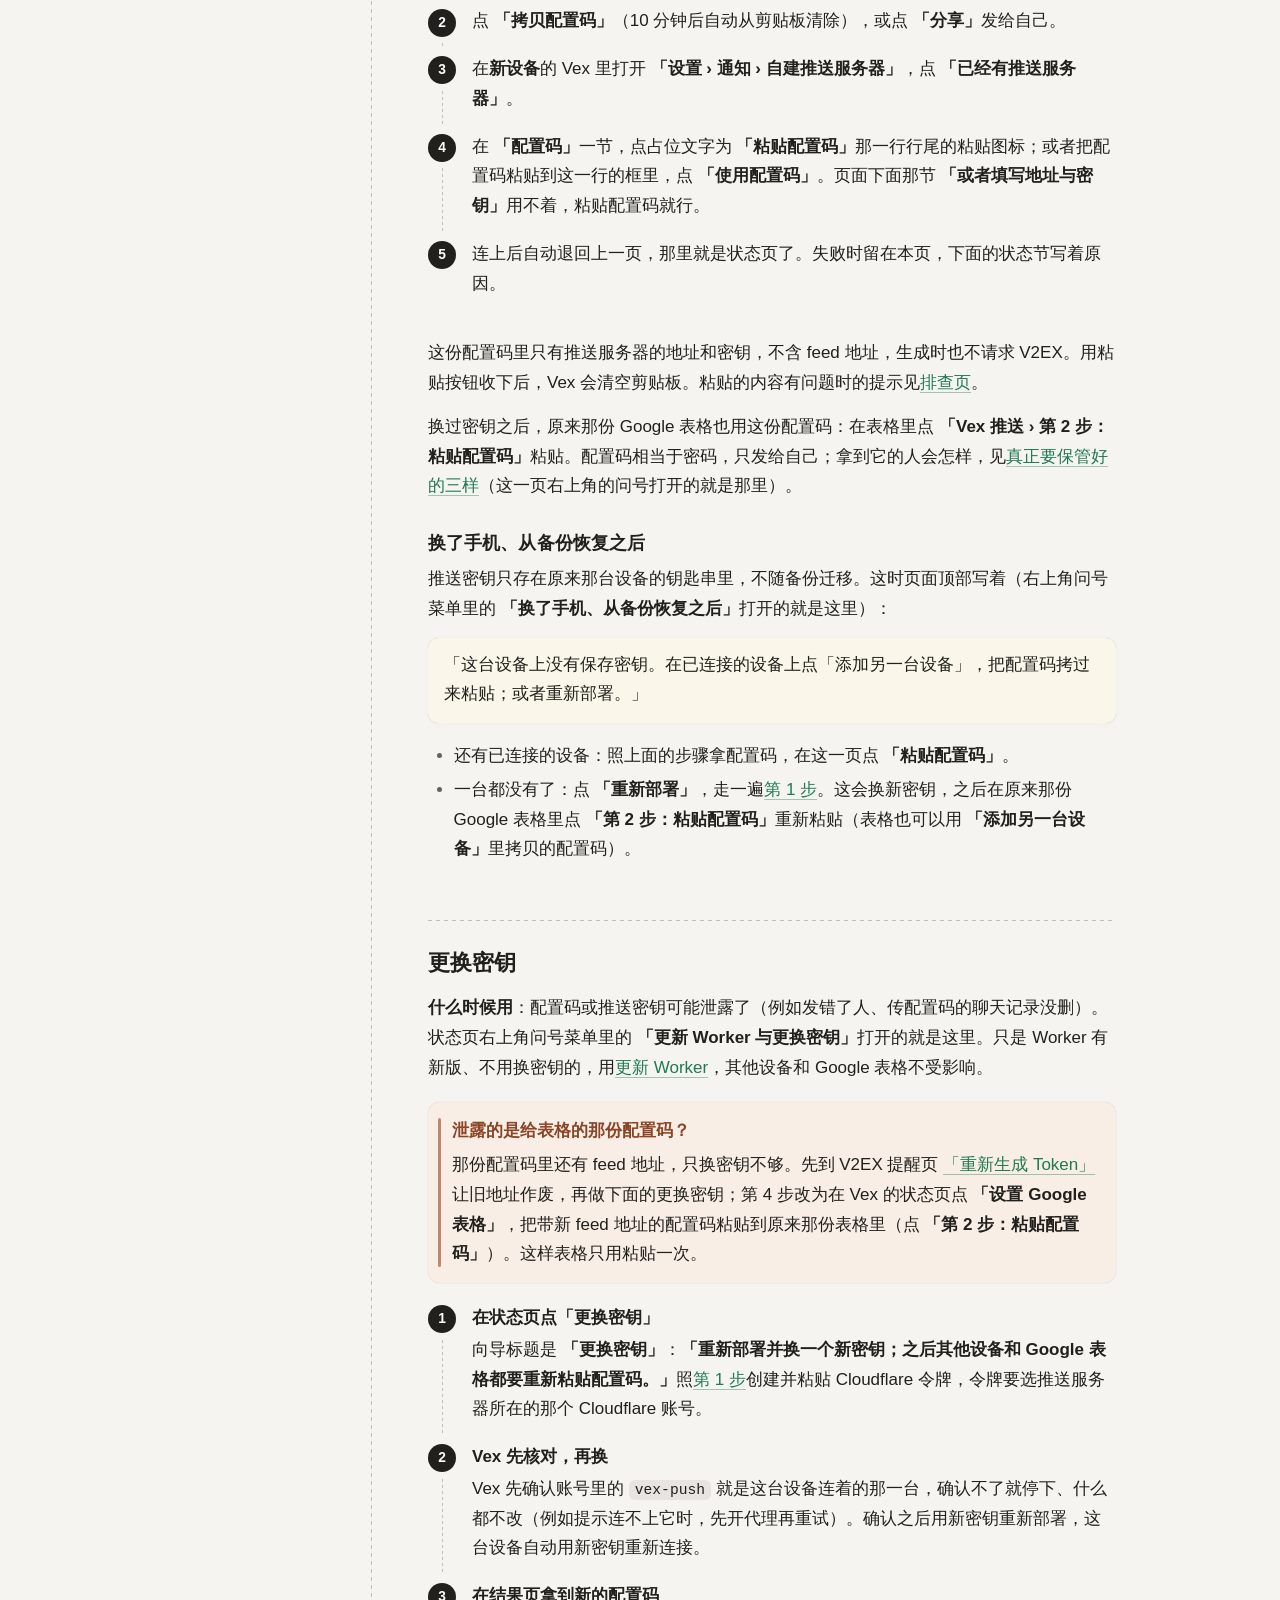
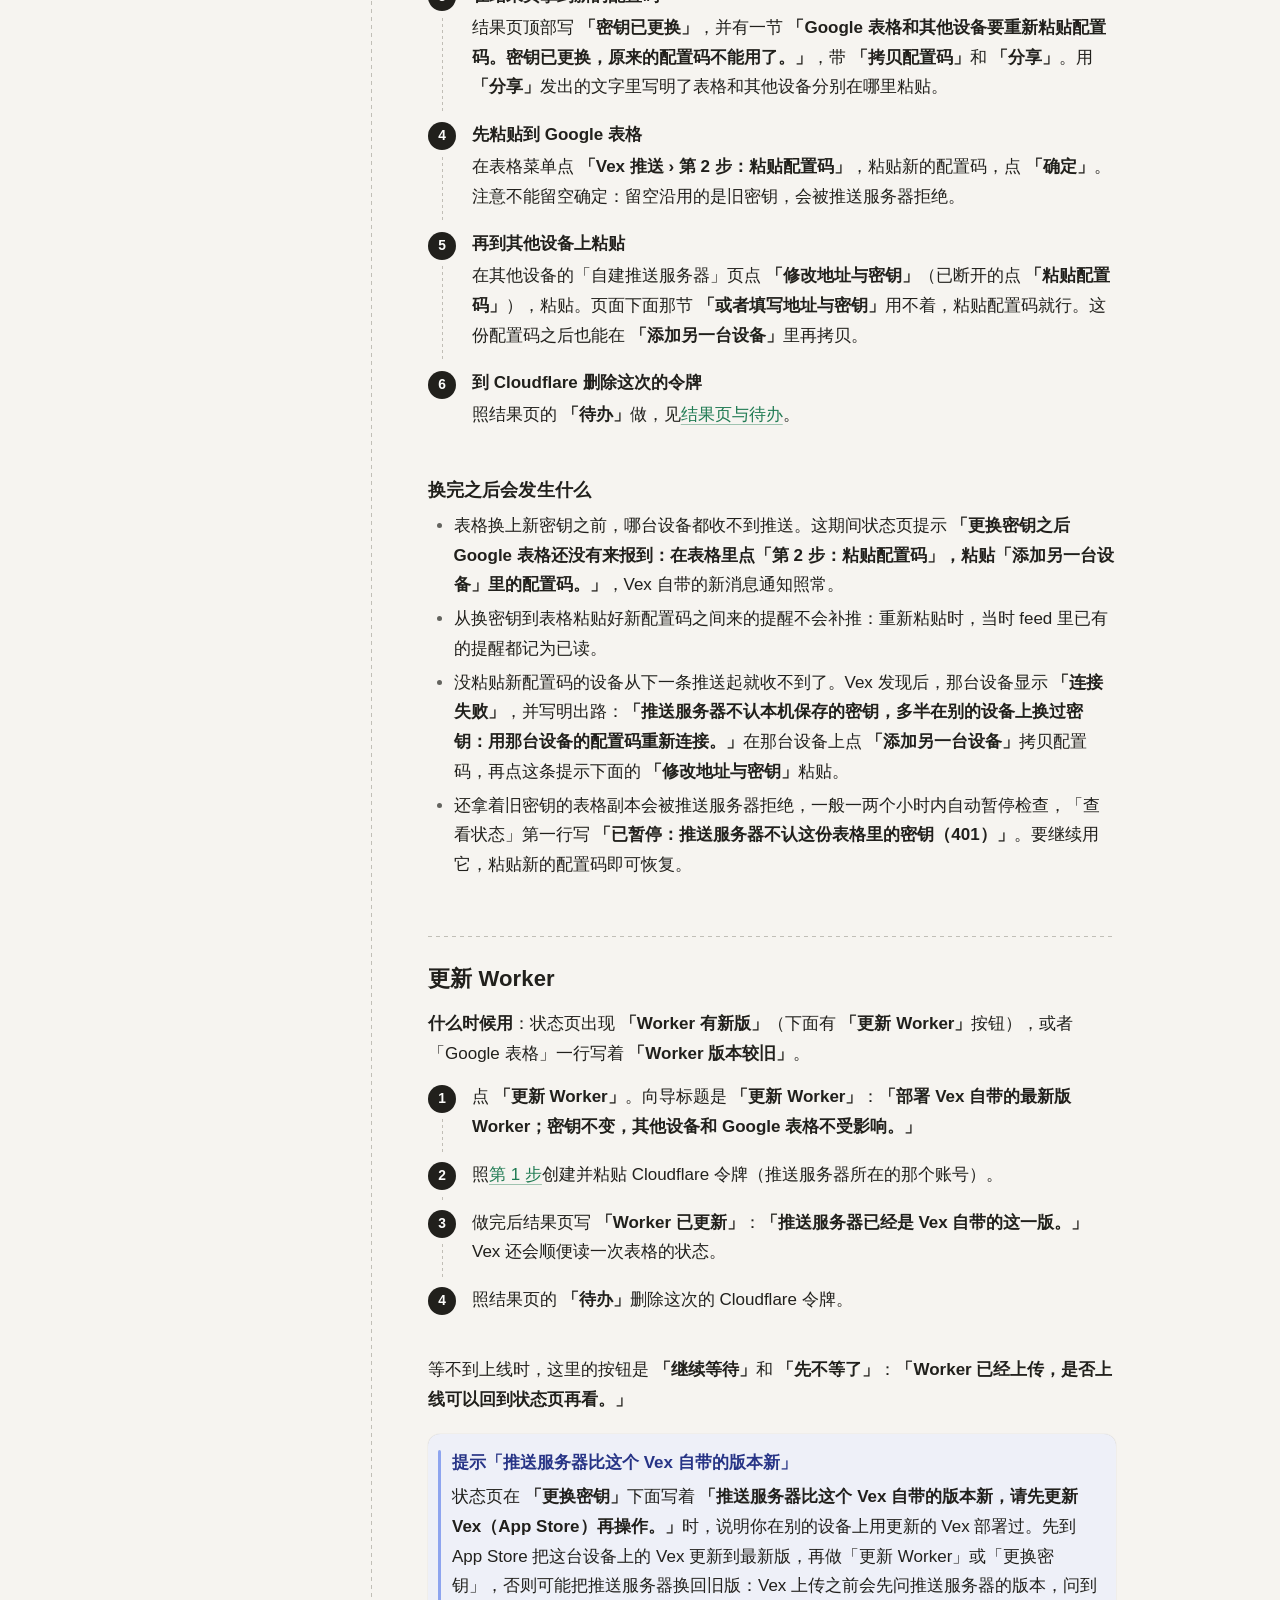
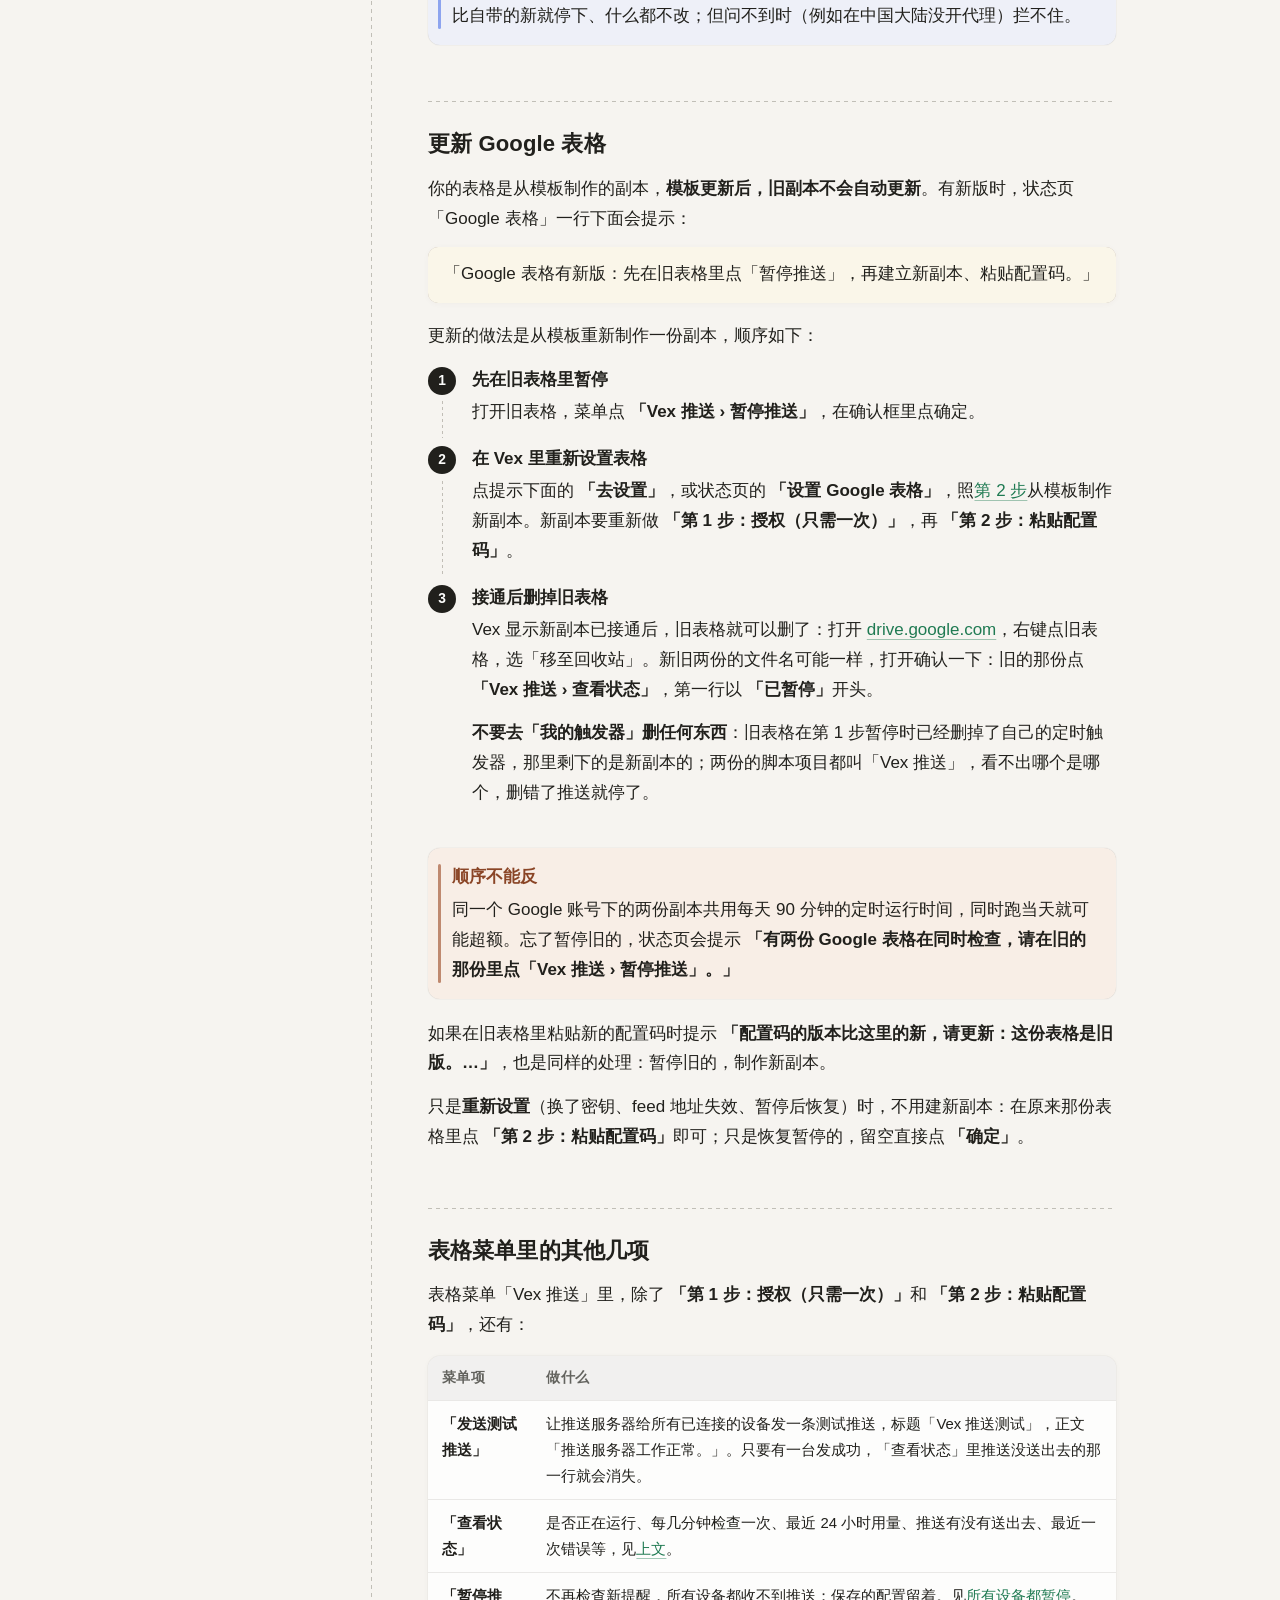
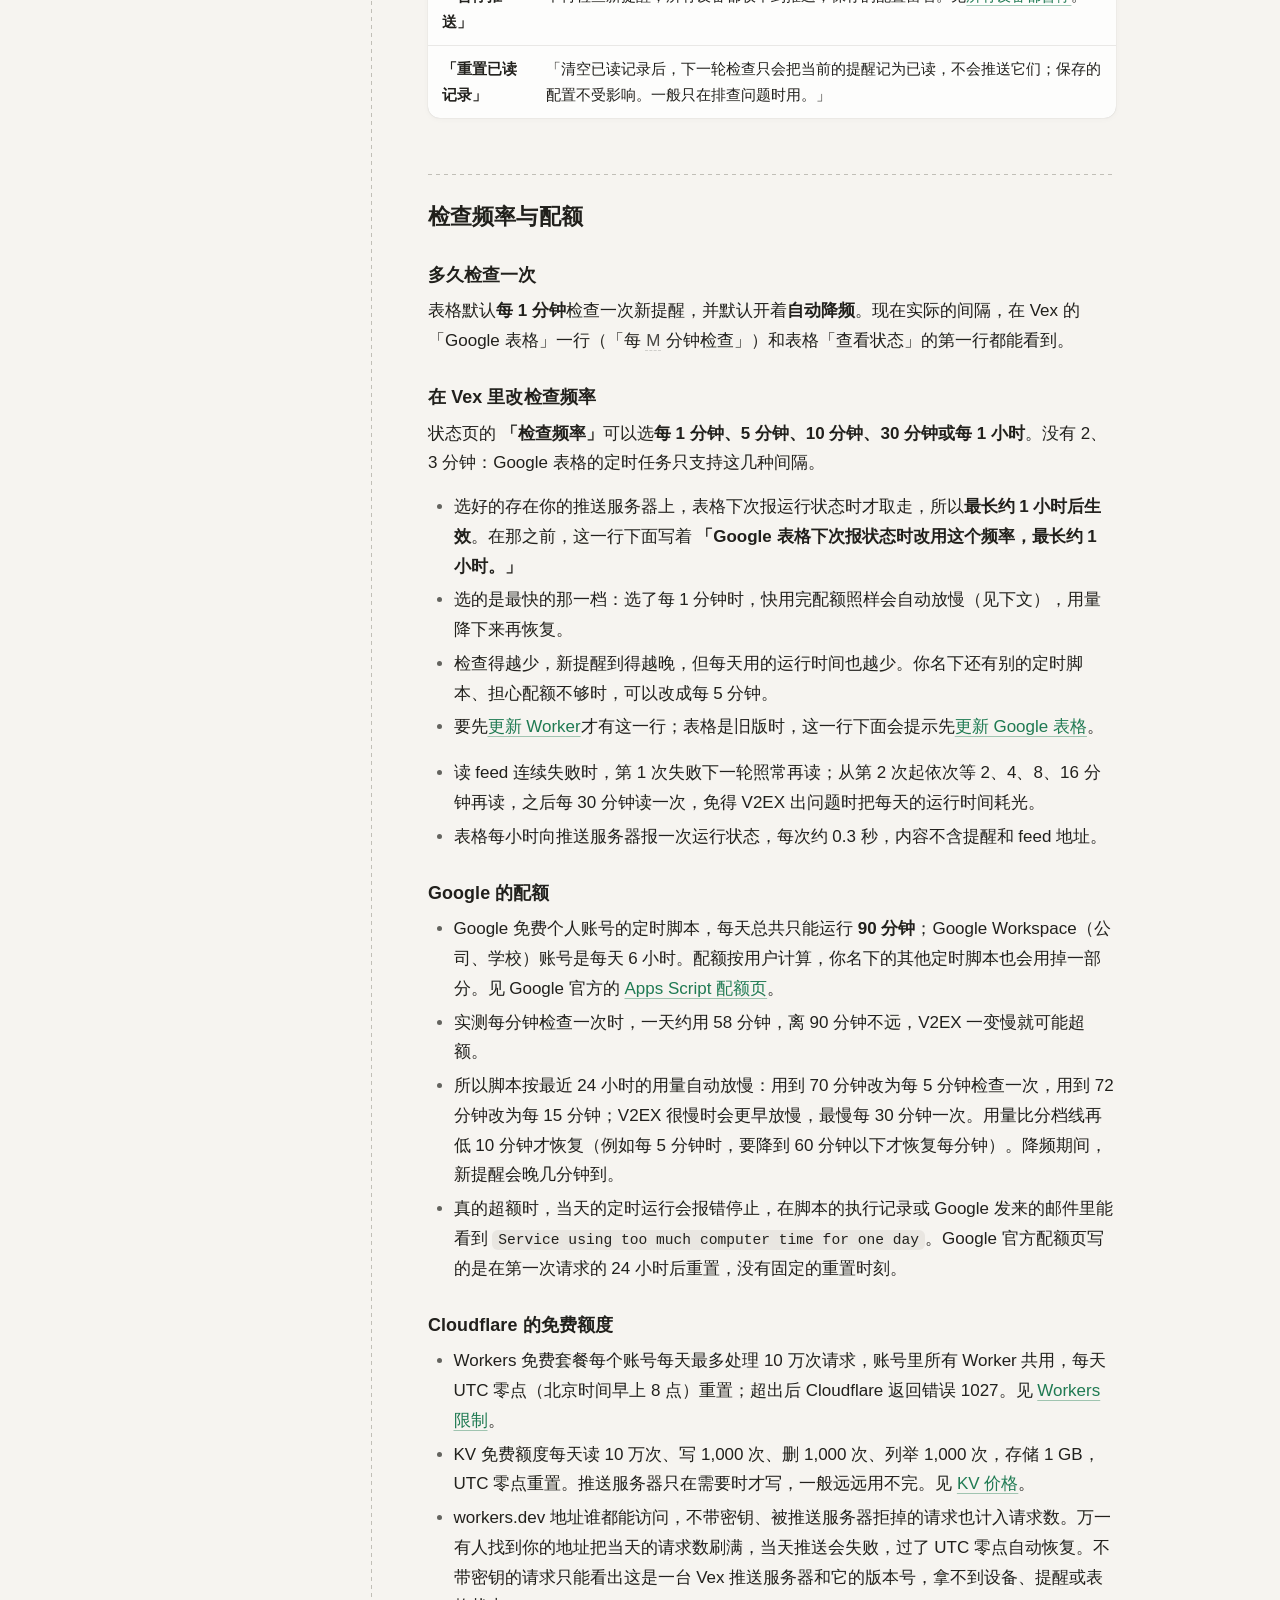
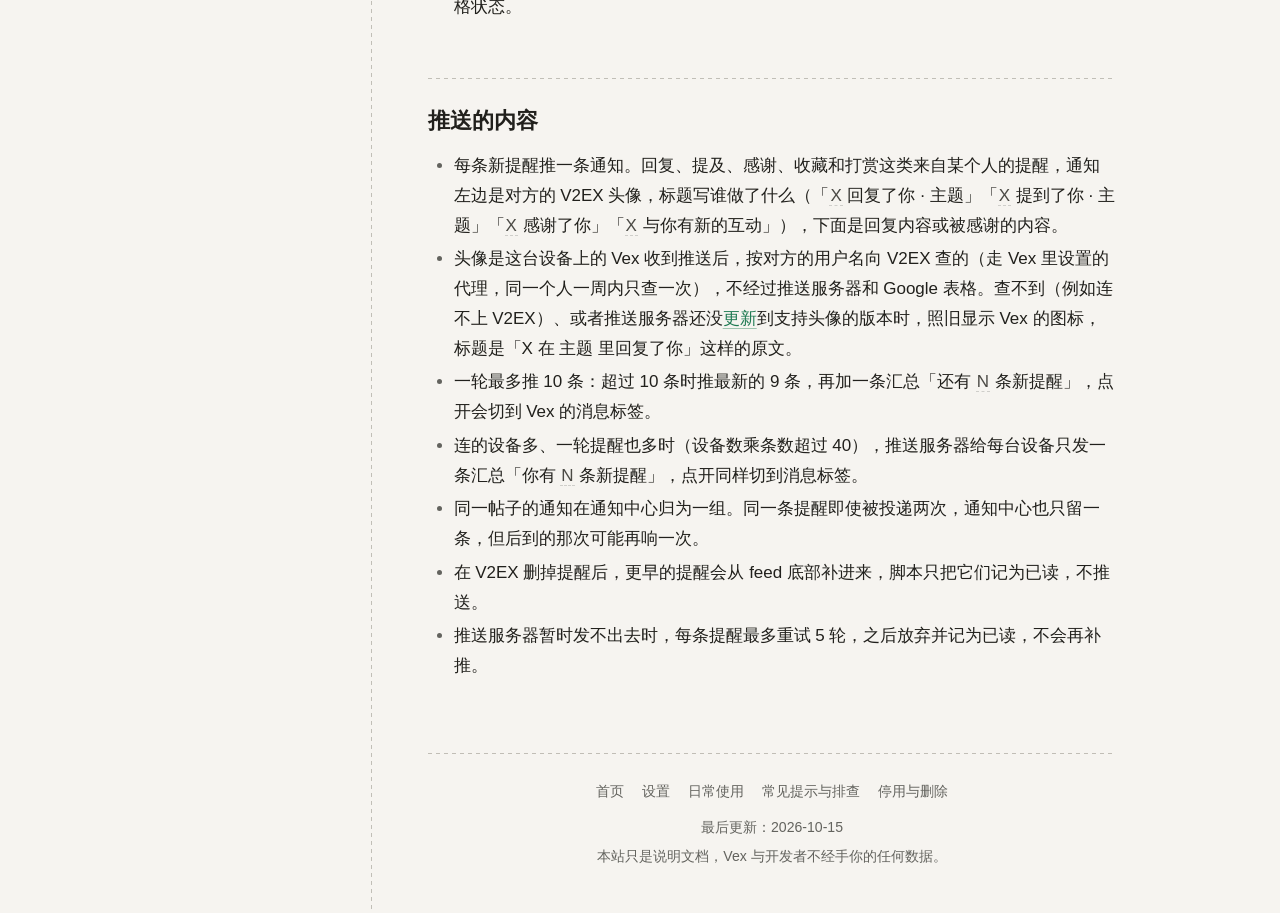
==== commit 624669ae: "docs: 右上角加深浅色切换按钮 - 默认跟随系统；点按钮切到另一种并记在本机浏览器里（localStorage），换页、重开都保持；   切回和系统一样的那种时不再记，恢复跟随系统 - 新增 th" ====
--- a/manage.html
+++ b/manage.html
@@ -7,6 +7,7 @@
 <meta name="description" content="Vex 自建推送的日常使用：查看状态、添加另一台设备、更换密钥、更新 Worker、更新 Google 表格、检查频率与配额。">
 <title>日常使用 · Vex 自建推送</title>
 <link rel="stylesheet" href="style.css">
+<script src="theme.js"></script>
 </head>
 <body>
 <a class="skip-link" href="#main">跳到正文</a>
@@ -23,6 +24,10 @@
         <li><a href="remove.html">停用与删除</a></li>
       </ul>
     </nav>
+    <button class="theme-toggle" type="button" aria-label="切换深浅色" hidden>
+      <svg class="icon-moon" viewBox="0 0 24 24" width="18" height="18" aria-hidden="true" focusable="false"><path d="M11.16 3.54A8.5 8.5 0 1 0 20.46 12.84 7 7 0 0 1 11.16 3.54z"/></svg>
+      <svg class="icon-sun" viewBox="0 0 24 24" width="18" height="18" aria-hidden="true" focusable="false"><circle cx="12" cy="12" r="4"/><path d="M12 2.5V5M12 19v2.5M2.5 12H5M19 12h2.5M5.28 5.28l1.77 1.77M16.95 16.95l1.77 1.77M5.28 18.72l1.77-1.77M16.95 7.05l1.77-1.77"/></svg>
+    </button>
   </div>
 </header>
 
--- a/style.css
+++ b/style.css
@@ -1,85 +1,181 @@
-/* Vex 自建推送说明网站：纯 CSS，无外部字体与脚本。 */
+/* Vex 自建推送说明网站：纯 CSS，无外部字体与脚本。
+   配色走暖沙色系：米白底、暖近黑字、白卡片配发丝阴影、虚线分隔；
+   中性色与绿、蓝、红几档色值取自 Radix Colors（MIT 许可）的 sand / green / indigo / red 色阶。 */
 
 :root {
   color-scheme: light dark;
 
-  --bg: #f4f5f7;
-  --surface: #ffffff;
-  --surface-2: #f0f1f4;
-  --text: #1c1c1e;
-  --text-2: #45464d;
-  --text-3: #5f6068;
-  --border: #d9dbe1;
-  --border-strong: #c3c6ce;
-
-  --accent: #34c759;
-  --accent-strong: #1b7a34;
-  --accent-soft: #e5f6e9;
-  --accent-on: #ffffff;
-
-  --link: #1b7a34;
-  --link-hover: #135a26;
-  --focus: #0a6cff;
-
-  --note-bg: #eaf2ff;
-  --note-border: #4d8cf5;
-  --note-title: #1d4fa8;
-  --warn-bg: #fff5e0;
-  --warn-border: #e8a317;
-  --warn-title: #8a5a00;
-  --danger-bg: #ffecec;
-  --danger-border: #e5484d;
-  --danger-title: #a51d24;
-
-  --quote-bg: #f2f7f3;
-  --kbd-bg: #f6f7f9;
-  --kbd-border: #c9ccd3;
-
-  --radius: 12px;
-  --radius-sm: 8px;
-  --shadow: 0 1px 2px rgba(16, 24, 40, 0.06);
+  --bg: #f6f4f0;
+  --surface: #fdfdfc;
+  --surface-2: #f1f0ef;
+  --text: #21201c;
+  --text-2: #4b4a45;
+  --text-3: #63635e;
+  --border: #e9e8e6;
+  --border-strong: #cfceca;
+
+  /* 发丝阴影代替描边；虚线分隔；按下与选中的浅底 */
+  --hairline: rgba(85, 81, 74, 0.32);
+  --shadow: 0 0 1px var(--hairline), 0 1px 6px rgba(0, 0, 0, 0.035);
+  --shadow-raised: 0 0 1px rgba(85, 81, 74, 0.4), 0 6px 18px rgba(0, 0, 0, 0.07);
+  --dash: rgba(25, 20, 0, 0.24);
+  --tint: rgba(32, 16, 0, 0.063);
+
+  /* 步骤、清单的序号用近黑底 */
+  --ink: #21201c;
+  --ink-on: #fdfdfc;
+
+  --accent: #30a46c;
+  --accent-strong: #1b6e4a;
+  --accent-soft: #e6f6eb;
+
+  --link: #1f7a52;
+  --link-line: rgba(31, 122, 82, 0.4);
+  --link-hover: #193b2d;
+  --focus: #3e63dd;
+
+  /* 界面原文用米黄底 */
+  --quote-bg: #faf6e9;
+  --quote-hairline: rgba(79, 52, 34, 0.32);
+  --quote-label: #7a5c2e;
+
+  --note-bg: #eef0f8;
+  --note-mark: #8da4ef;
+  --note-title: #273486;
+  --warn-bg: #f8eee6;
+  --warn-mark: #bf896f;
+  --warn-title: #8a4526;
+  --danger-bg: #fbeceb;
+  --danger-mark: #e5484d;
+  --danger-title: #b0242a;
+
+  --tag-bg: rgba(39, 52, 134, 0.08);
+  --tag-text: #273486;
+  --mark-bg: rgba(255, 214, 2, 0.32);
+
+  /* 深浅色切换按钮：浅色时显示月亮（点了切到深色），深色时显示太阳 */
+  --toggle-moon: block;
+  --toggle-sun: none;
+
+  --radius: 14px;
+  --radius-sm: 10px;
 
   --font: -apple-system, BlinkMacSystemFont, "PingFang SC", "Hiragino Sans GB", "Microsoft YaHei",
     "Noto Sans CJK SC", "Source Han Sans SC", "Segoe UI", Roboto, "Helvetica Neue", Arial, sans-serif;
   --font-mono: ui-monospace, SFMono-Regular, Menlo, Consolas, "Liberation Mono", monospace;
 }
 
+/* 深色：系统是深色且没在右上角手动选浅色时，或者手动选了深色时。
+   两组数值相同（老 Safari 不支持 light-dark()，只能写两遍），改一处要两处一起改。 */
 @media (prefers-color-scheme: dark) {
-  :root {
-    --bg: #111214;
-    --surface: #1b1c1f;
-    --surface-2: #232428;
-    --text: #ececf1;
-    --text-2: #c2c3cb;
-    --text-3: #a3a5ae;
-    --border: #313238;
-    --border-strong: #45474e;
-
-    --accent: #30d158;
-    --accent-strong: #5edc7d;
-    --accent-soft: #163a22;
-    --accent-on: #0b1f11;
-
-    --link: #5edc7d;
-    --link-hover: #8be9a3;
-    --focus: #6aa8ff;
-
-    --note-bg: #142338;
-    --note-border: #4d8cf5;
-    --note-title: #9cc2ff;
-    --warn-bg: #2e2410;
-    --warn-border: #d9961a;
-    --warn-title: #f5c76a;
-    --danger-bg: #351717;
-    --danger-border: #e5484d;
-    --danger-title: #ff9c9f;
-
-    --quote-bg: #18241b;
-    --kbd-bg: #26272b;
-    --kbd-border: #4a4c53;
-
-    --shadow: none;
-  }
+  :root:not([data-theme="light"]) {
+    --bg: #111110;
+    --surface: #1a1a19;
+    --surface-2: #232322;
+    --text: #eeeeec;
+    --text-2: #d0cec8;
+    --text-3: #b5b3ad;
+    --border: #2f2f2c;
+    --border-strong: #494844;
+
+    --hairline: rgba(255, 255, 255, 0.24);
+    --shadow: 0 0 1px var(--hairline), 0 1px 6px rgba(0, 0, 0, 0.3);
+    --shadow-raised: 0 0 1px rgba(255, 255, 255, 0.34), 0 6px 18px rgba(0, 0, 0, 0.45);
+    --dash: rgba(255, 250, 233, 0.26);
+    --tint: rgba(246, 246, 245, 0.08);
+
+    --ink: #eeeeec;
+    --ink-on: #111110;
+
+    --accent: #33b074;
+    --accent-strong: #3dd68c;
+    --accent-soft: #132d21;
+
+    --link: #3dd68c;
+    --link-line: rgba(61, 214, 140, 0.45);
+    --link-hover: #b1f1cb;
+    --focus: #849dff;
+
+    --quote-bg: #211d14;
+    --quote-hairline: rgba(255, 236, 196, 0.2);
+    --quote-label: #c9a877;
+
+    --note-bg: #161b2c;
+    --note-mark: #5472e4;
+    --note-title: #a8b8ff;
+    --warn-bg: #261b15;
+    --warn-mark: #bf896f;
+    --warn-title: #e8b394;
+    --danger-bg: #2a1416;
+    --danger-mark: #e5484d;
+    --danger-title: #ff9592;
+
+    --tag-bg: rgba(132, 157, 255, 0.15);
+    --tag-text: #b6c4ff;
+    --mark-bg: rgba(255, 214, 2, 0.22);
+
+    --toggle-moon: none;
+    --toggle-sun: block;
+  }
+}
+
+:root[data-theme="dark"] {
+  --bg: #111110;
+  --surface: #1a1a19;
+  --surface-2: #232322;
+  --text: #eeeeec;
+  --text-2: #d0cec8;
+  --text-3: #b5b3ad;
+  --border: #2f2f2c;
+  --border-strong: #494844;
+
+  --hairline: rgba(255, 255, 255, 0.24);
+  --shadow: 0 0 1px var(--hairline), 0 1px 6px rgba(0, 0, 0, 0.3);
+  --shadow-raised: 0 0 1px rgba(255, 255, 255, 0.34), 0 6px 18px rgba(0, 0, 0, 0.45);
+  --dash: rgba(255, 250, 233, 0.26);
+  --tint: rgba(246, 246, 245, 0.08);
+
+  --ink: #eeeeec;
+  --ink-on: #111110;
+
+  --accent: #33b074;
+  --accent-strong: #3dd68c;
+  --accent-soft: #132d21;
+
+  --link: #3dd68c;
+  --link-line: rgba(61, 214, 140, 0.45);
+  --link-hover: #b1f1cb;
+  --focus: #849dff;
+
+  --quote-bg: #211d14;
+  --quote-hairline: rgba(255, 236, 196, 0.2);
+  --quote-label: #c9a877;
+
+  --note-bg: #161b2c;
+  --note-mark: #5472e4;
+  --note-title: #a8b8ff;
+  --warn-bg: #261b15;
+  --warn-mark: #bf896f;
+  --warn-title: #e8b394;
+  --danger-bg: #2a1416;
+  --danger-mark: #e5484d;
+  --danger-title: #ff9592;
+
+  --tag-bg: rgba(132, 157, 255, 0.15);
+  --tag-text: #b6c4ff;
+  --mark-bg: rgba(255, 214, 2, 0.22);
+
+  --toggle-moon: none;
+  --toggle-sun: block;
+}
+
+/* 手动选的那种也告诉浏览器，滚动条、表单控件跟着变 */
+:root[data-theme="light"] {
+  color-scheme: light;
+}
+
+:root[data-theme="dark"] {
+  color-scheme: dark;
 }
 
 *,
@@ -102,6 +198,7 @@
   line-height: 1.75;
   overflow-wrap: break-word;
   word-break: normal;
+  -webkit-font-smoothing: antialiased;
 }
 
 @media (min-width: 720px) {
@@ -110,45 +207,82 @@
   }
 }
 
+::selection {
+  background: var(--mark-bg);
+}
+
 .wrap {
   max-width: 720px;
   margin: 0 auto;
-  padding: 0 16px;
-}
-
-/* 跳到正文 */
+  padding: 0 20px;
+}
+
+/* 跳到正文：平时整个移出视口，聚焦时滑进来 */
 .skip-link {
   position: absolute;
   left: 16px;
-  top: -48px;
+  top: 0;
   z-index: 10;
   padding: 8px 14px;
-  border-radius: var(--radius-sm);
-  background: var(--surface);
-  color: var(--text);
-  border: 2px solid var(--focus);
+  border-radius: 999px;
+  background: var(--ink);
+  color: var(--ink-on);
   text-decoration: none;
+  transform: translateY(-120%);
 }
 
 .skip-link:focus {
-  top: 12px;
+  transform: translateY(12px);
 }
 
 :focus-visible {
-  outline: 3px solid var(--focus);
+  outline: 2px solid var(--focus);
   outline-offset: 2px;
   border-radius: 4px;
 }
 
+/* 本身有圆角的控件，键盘选中时保持原来的形状 */
+.site-nav a:focus-visible,
+.theme-toggle:focus-visible {
+  border-radius: 999px;
+}
+
+.page-cards a:focus-visible {
+  border-radius: var(--radius);
+}
+
+/* 虚线分隔：页眉下沿、h2 上沿、hr、页脚上沿共用 */
+.site-header .wrap::after,
+h2,
+hr,
+.site-footer .wrap::before {
+  --dash-image: linear-gradient(to right, var(--dash) 50%, transparent 50%);
+}
+
+/* 页眉、页脚的虚线与正文左右对齐（不画进 .wrap 的左右内边距） */
+.site-header .wrap::after,
+.site-footer .wrap::before {
+  content: "";
+  position: absolute;
+  left: 20px;
+  right: 20px;
+  height: 1px;
+  background: var(--dash-image) left top / 8px 1px repeat-x;
+}
+
 /* 页眉与导航 */
-.site-header {
-  background: var(--surface);
-  border-bottom: 1px solid var(--border);
-}
-
 .site-header .wrap {
-  padding-top: 14px;
-  padding-bottom: 10px;
+  display: flex;
+  flex-wrap: wrap;
+  align-items: center;
+  gap: 8px 12px;
+  position: relative;
+  padding-top: 22px;
+  padding-bottom: 14px;
+}
+
+.site-header .wrap::after {
+  bottom: 0;
 }
 
 .brand {
@@ -162,21 +296,26 @@
   letter-spacing: 0.01em;
 }
 
+.brand:hover {
+  color: var(--text);
+}
+
 /* Vex 的 App 图标：默认的翠绿，按 App 里的符号源文件画成平面 SVG（不带玻璃边缘的高光，深色页眉上边缘干净） */
 .brand-mark {
   display: block;
-  width: 22px;
-  height: 22px;
+  width: 24px;
+  height: 24px;
   flex: none;
+  border-radius: 6px;
 }
 
 .site-nav ul {
   list-style: none;
-  margin: 10px 0 0;
+  margin: 0;
   padding: 0;
   display: flex;
   flex-wrap: wrap;
-  gap: 6px;
+  gap: 2px;
 }
 
 .site-nav li,
@@ -186,57 +325,122 @@
 
 .site-nav a {
   display: inline-block;
-  padding: 4px 12px;
+  padding: 3px 10px;
   border-radius: 999px;
-  color: var(--text-2);
+  color: var(--text-3);
   text-decoration: none;
   font-size: 0.94rem;
   line-height: 1.6;
-  border: 1px solid transparent;
+  transition: background-color 0.15s, color 0.15s;
 }
 
 .site-nav a:hover {
-  background: var(--surface-2);
+  background: var(--tint);
   color: var(--text);
 }
 
 .site-nav a[aria-current="page"] {
-  background: var(--accent-soft);
-  color: var(--accent-strong);
-  border-color: var(--accent);
+  background: var(--tint);
+  color: var(--text);
   font-weight: 600;
+}
+
+/* 一行放得下时：Logo 在左，导航和切换按钮靠右 */
+.site-nav {
+  order: 1;
+  margin-left: auto;
+}
+
+/* 深浅色切换按钮（theme.js 去掉 hidden 后才出现，不开脚本就不显示） */
+.theme-toggle {
+  order: 2;
+  display: inline-flex;
+  align-items: center;
+  justify-content: center;
+  flex: none;
+  width: 34px;
+  height: 34px;
+  padding: 0;
+  margin: 0 -8px 0 0;
+  border: 0;
+  border-radius: 999px;
+  background: transparent;
+  color: var(--text-3);
+  cursor: pointer;
+  transition: background-color 0.15s, color 0.15s;
+}
+
+.theme-toggle:hover {
+  background: var(--tint);
+  color: var(--text);
+}
+
+.theme-toggle[hidden] {
+  display: none;
+}
+
+.theme-toggle svg {
+  fill: none;
+  stroke: currentColor;
+  stroke-width: 1.8;
+  stroke-linecap: round;
+  stroke-linejoin: round;
+}
+
+.theme-toggle .icon-moon {
+  display: var(--toggle-moon);
+}
+
+.theme-toggle .icon-sun {
+  display: var(--toggle-sun);
+}
+
+/* 一行放不下：Logo 和按钮一行，导航单独一行 */
+@media (max-width: 719px) {
+  .theme-toggle {
+    order: 1;
+    margin-left: auto;
+  }
+
+  .site-nav {
+    order: 2;
+    flex-basis: 100%;
+    margin-left: 0;
+  }
 }
 
 /* 正文（各页的 main 同时带 .wrap，选择器要比 .wrap 更具体，上下内边距才生效） */
 main.wrap {
   display: block;
-  padding: 28px 16px 40px;
+  padding: 40px 20px 56px;
 }
 
 h1,
 h2,
 h3,
 h4 {
-  line-height: 1.35;
+  line-height: 1.4;
   color: var(--text);
   letter-spacing: 0.005em;
+  font-weight: 650;
 }
 
 h1 {
-  font-size: 1.85rem;
-  margin: 0 0 12px;
+  font-size: 2rem;
+  font-weight: 700;
+  margin: 0 0 14px;
 }
 
 h2 {
-  font-size: 1.35rem;
-  margin: 44px 0 12px;
-  padding-top: 18px;
-  border-top: 1px solid var(--border);
+  font-size: 1.38rem;
+  margin: 56px 0 14px;
+  padding-top: 28px;
+  background: var(--dash-image) left top / 8px 1px repeat-x;
 }
 
 h3 {
   font-size: 1.12rem;
-  margin: 28px 0 8px;
+  margin: 30px 0 8px;
 }
 
 h4 {
@@ -245,7 +449,7 @@
 }
 
 h2:first-of-type {
-  margin-top: 32px;
+  margin-top: 40px;
 }
 
 [id] {
@@ -257,19 +461,22 @@
 }
 
 .lead {
-  font-size: 1.08rem;
+  font-size: 1.1rem;
   color: var(--text-2);
 }
 
 a {
   color: var(--link);
   text-decoration: underline;
+  text-decoration-color: var(--link-line);
   text-decoration-thickness: 1px;
-  text-underline-offset: 3px;
+  text-underline-offset: 4px;
+  transition: color 0.15s, text-decoration-color 0.15s;
 }
 
 a:hover {
   color: var(--link-hover);
+  text-decoration-color: currentColor;
 }
 
 ul,
@@ -282,6 +489,10 @@
   margin: 4px 0;
 }
 
+li::marker {
+  color: var(--text-3);
+}
+
 li > ul,
 li > ol {
   margin: 6px 0 6px;
@@ -297,10 +508,18 @@
   color: var(--text-3);
 }
 
+mark {
+  background: var(--mark-bg);
+  color: inherit;
+  padding: 0 2px;
+  border-radius: 3px;
+}
+
 hr {
   border: 0;
-  border-top: 1px solid var(--border);
-  margin: 32px 0;
+  height: 1px;
+  background: var(--dash-image) left center / 8px 1px repeat-x;
+  margin: 36px 0;
 }
 
 /* 界面原文 */
@@ -311,32 +530,31 @@
 
 kbd {
   font-family: var(--font);
-  font-size: 0.92em;
-  padding: 1px 6px;
+  font-size: 0.9em;
+  padding: 1px 7px;
   border-radius: 6px;
-  background: var(--kbd-bg);
-  border: 1px solid var(--kbd-border);
-  border-bottom-width: 2px;
+  background: var(--surface);
+  box-shadow: 0 0 0 1px var(--border-strong), 0 1px 0 1px var(--border-strong);
   white-space: nowrap;
 }
 
 code {
   font-family: var(--font-mono);
-  font-size: 0.88em;
-  padding: 1px 5px;
-  border-radius: 5px;
-  background: var(--surface-2);
-  border: 1px solid var(--border);
+  font-size: 0.86em;
+  padding: 2px 6px;
+  border-radius: 6px;
+  background: var(--tint);
+  color: var(--text);
   overflow-wrap: anywhere;
 }
 
 /* 引用的界面原文（整段） */
 .app-text {
-  margin: 10px 0 16px;
-  padding: 12px 14px;
+  margin: 12px 0 18px;
+  padding: 12px 16px 14px;
   background: var(--quote-bg);
-  border-left: 4px solid var(--accent);
-  border-radius: 0 var(--radius-sm) var(--radius-sm) 0;
+  border-radius: var(--radius-sm);
+  box-shadow: 0 0 0.6px var(--quote-hairline), 0 1px 6px rgba(79, 52, 34, 0.035);
   color: var(--text);
 }
 
@@ -346,18 +564,35 @@
 
 .app-text .source {
   display: block;
-  font-size: 0.85rem;
-  color: var(--text-3);
-  margin-bottom: 4px;
-}
-
-/* 提示框 */
+  font-size: 0.8rem;
+  font-weight: 600;
+  letter-spacing: 0.02em;
+  color: var(--quote-label);
+  margin-bottom: 2px;
+}
+
+/* 提示框：浅色底 + 内侧一道圆头色条 */
 .callout {
-  margin: 18px 0;
-  padding: 12px 14px 12px 16px;
-  border-radius: var(--radius-sm);
-  border: 1px solid;
-  border-left-width: 5px;
+  --callout-bg: var(--note-bg);
+  --callout-mark: var(--note-mark);
+  --callout-title: var(--note-title);
+  position: relative;
+  margin: 20px 0;
+  padding: 14px 18px 14px 24px;
+  border-radius: 12px;
+  background: var(--callout-bg);
+  box-shadow: 0 0 1px var(--hairline);
+}
+
+.callout::before {
+  content: "";
+  position: absolute;
+  left: 10px;
+  top: 16px;
+  bottom: 16px;
+  width: 3px;
+  border-radius: 3px;
+  background: var(--callout-mark);
 }
 
 .callout > :last-child {
@@ -366,43 +601,34 @@
 
 .callout-title {
   display: block;
-  font-weight: 700;
+  font-weight: 650;
   margin-bottom: 4px;
+  color: var(--callout-title);
 }
 
 .callout-note {
-  background: var(--note-bg);
-  border-color: var(--note-border);
-}
-
-.callout-note .callout-title {
-  color: var(--note-title);
+  --callout-bg: var(--note-bg);
+  --callout-mark: var(--note-mark);
+  --callout-title: var(--note-title);
 }
 
 .callout-warn {
-  background: var(--warn-bg);
-  border-color: var(--warn-border);
-}
-
-.callout-warn .callout-title {
-  color: var(--warn-title);
+  --callout-bg: var(--warn-bg);
+  --callout-mark: var(--warn-mark);
+  --callout-title: var(--warn-title);
 }
 
 .callout-danger {
-  background: var(--danger-bg);
-  border-color: var(--danger-border);
-}
-
-.callout-danger .callout-title {
-  color: var(--danger-title);
+  --callout-bg: var(--danger-bg);
+  --callout-mark: var(--danger-mark);
+  --callout-title: var(--danger-title);
 }
 
 /* 卡片 */
 .card {
   background: var(--surface);
-  border: 1px solid var(--border);
   border-radius: var(--radius);
-  padding: 16px;
+  padding: 16px 18px;
   box-shadow: var(--shadow);
   margin: 16px 0;
 }
@@ -419,17 +645,18 @@
 /* 目录 */
 .toc {
   background: var(--surface);
-  border: 1px solid var(--border);
   border-radius: var(--radius);
-  padding: 12px 16px;
-  margin: 20px 0 8px;
+  box-shadow: var(--shadow);
+  padding: 14px 18px 12px;
+  margin: 24px 0 8px;
 }
 
 .toc-title {
-  font-weight: 700;
+  font-weight: 600;
   margin: 0 0 4px;
-  font-size: 0.95rem;
-  color: var(--text-2);
+  font-size: 0.85rem;
+  letter-spacing: 0.02em;
+  color: var(--text-3);
 }
 
 .toc ol {
@@ -441,18 +668,22 @@
   margin: 2px 0;
 }
 
-/* 步骤 */
+.toc li::marker {
+  font-variant-numeric: tabular-nums;
+}
+
+/* 步骤：近黑序号，虚线串起来 */
 ol.steps {
   list-style: none;
   counter-reset: step;
   padding-left: 0;
-  margin: 12px 0 20px;
+  margin: 14px 0 22px;
 }
 
 ol.steps > li {
   counter-increment: step;
   position: relative;
-  padding: 0 0 14px 44px;
+  padding: 0 0 18px 44px;
   margin: 0;
 }
 
@@ -460,26 +691,27 @@
   content: counter(step);
   position: absolute;
   left: 0;
-  top: 0.12em;
-  width: 30px;
-  height: 30px;
+  top: 0.16em;
+  width: 28px;
+  height: 28px;
   border-radius: 50%;
-  background: var(--accent-strong);
-  color: var(--surface);
-  font-weight: 700;
-  font-size: 0.95rem;
-  line-height: 30px;
+  background: var(--ink);
+  color: var(--ink-on);
+  font-weight: 600;
+  font-size: 0.86rem;
+  font-variant-numeric: tabular-nums;
+  line-height: 28px;
   text-align: center;
 }
 
 ol.steps > li::after {
   content: "";
   position: absolute;
-  left: 14px;
-  top: calc(0.12em + 34px);
-  bottom: 4px;
-  width: 2px;
-  background: var(--border);
+  left: 13.5px;
+  top: calc(0.16em + 34px);
+  bottom: 6px;
+  width: 1px;
+  background: linear-gradient(to bottom, var(--dash) 50%, transparent 50%) left top / 1px 6px repeat-y;
 }
 
 ol.steps > li:last-child::after {
@@ -492,7 +724,7 @@
 
 .step-title {
   display: block;
-  font-weight: 700;
+  font-weight: 650;
   margin-bottom: 2px;
 }
 
@@ -500,7 +732,7 @@
 ol.flow {
   list-style: none;
   padding: 0;
-  margin: 18px 0 12px;
+  margin: 20px 0 14px;
 }
 
 ol.flow > li {
@@ -509,30 +741,30 @@
 
 .flow-edge {
   margin: 0;
-  padding: 6px 0 6px 26px;
-  color: var(--text-2);
-  font-size: 0.92rem;
+  padding: 8px 0 8px 30px;
+  color: var(--text-3);
+  font-size: 0.9rem;
   position: relative;
 }
 
 .flow-edge::before {
   content: "";
   position: absolute;
-  left: 14px;
+  left: 18px;
   top: 0;
-  bottom: 0;
+  bottom: 6px;
   width: 2px;
-  background: var(--accent);
+  background: linear-gradient(to bottom, var(--accent) 50%, transparent 50%) left top / 2px 6px repeat-y;
 }
 
 .flow-edge::after {
   content: "";
   position: absolute;
-  left: 9px;
-  bottom: -1px;
-  border-left: 6px solid transparent;
-  border-right: 6px solid transparent;
-  border-top: 8px solid var(--accent);
+  left: 14px;
+  bottom: 0;
+  border-left: 5px solid transparent;
+  border-right: 5px solid transparent;
+  border-top: 7px solid var(--accent);
 }
 
 .flow-node {
@@ -541,32 +773,31 @@
   align-items: baseline;
   gap: 2px 10px;
   background: var(--surface);
-  border: 1px solid var(--border-strong);
   border-radius: var(--radius);
-  padding: 10px 14px;
+  padding: 12px 16px;
   box-shadow: var(--shadow);
 }
 
 .flow-node strong {
   font-size: 1.02rem;
+  font-weight: 650;
 }
 
 .flow-owner {
   display: inline-block;
-  font-size: 0.8rem;
-  line-height: 1.5;
-  padding: 1px 8px;
-  border-radius: 999px;
-  background: var(--surface-2);
+  font-size: 0.78rem;
+  font-weight: 500;
+  line-height: 1.6;
+  padding: 0 8px;
+  border-radius: 6px;
+  background: var(--tint);
   color: var(--text-2);
-  border: 1px solid var(--border);
   white-space: nowrap;
 }
 
 .flow-owner.yours {
   background: var(--accent-soft);
   color: var(--accent-strong);
-  border-color: var(--accent);
 }
 
 .flow-desc {
@@ -586,8 +817,8 @@
   padding: 0;
   display: grid;
   grid-template-columns: 1fr;
-  gap: 10px;
-  margin: 16px 0;
+  gap: 12px;
+  margin: 18px 0;
 }
 
 @media (min-width: 560px) {
@@ -603,60 +834,76 @@
 .page-cards a {
   display: block;
   height: 100%;
-  padding: 14px 16px;
+  padding: 16px 18px;
   background: var(--surface);
-  border: 1px solid var(--border);
   border-radius: var(--radius);
   text-decoration: none;
   color: var(--text);
   box-shadow: var(--shadow);
+  transition: box-shadow 0.2s, transform 0.2s;
 }
 
 .page-cards a:hover {
-  border-color: var(--accent);
+  color: var(--text);
+  box-shadow: var(--shadow-raised);
 }
 
 .page-cards .card-title {
   display: block;
-  font-weight: 700;
-  color: var(--link);
+  font-weight: 650;
+  color: var(--text);
+  margin-bottom: 2px;
+}
+
+.page-cards .card-title::after {
+  content: "→";
+  display: inline-block;
+  margin-left: 6px;
+  color: var(--accent-strong);
+  transition: transform 0.2s;
+}
+
+.page-cards a:hover .card-title::after {
+  transform: translateX(3px);
 }
 
 .page-cards .card-desc {
   display: block;
-  font-size: 0.92rem;
-  color: var(--text-2);
+  font-size: 0.9rem;
+  color: var(--text-3);
 }
 
 /* 表格 */
 .table-wrap {
-  margin: 14px 0 20px;
+  margin: 16px 0 22px;
   max-width: 100%;
   overflow-x: auto;
   -webkit-overflow-scrolling: touch;
-  border: 1px solid var(--border);
-  border-radius: var(--radius-sm);
+  border-radius: 12px;
   background: var(--surface);
+  box-shadow: var(--shadow);
 }
 
 table {
   width: 100%;
   border-collapse: collapse;
-  font-size: 0.94rem;
+  font-size: 0.93rem;
 }
 
 th,
 td {
   text-align: left;
   vertical-align: top;
-  padding: 9px 12px;
+  padding: 10px 14px;
   border-bottom: 1px solid var(--border);
 }
 
 thead th {
   background: var(--surface-2);
-  font-weight: 700;
-  color: var(--text-2);
+  font-size: 0.85rem;
+  font-weight: 600;
+  letter-spacing: 0.02em;
+  color: var(--text-3);
   white-space: nowrap;
 }
 
@@ -690,7 +937,7 @@
   }
 
   table.stack tr {
-    padding: 10px 12px;
+    padding: 12px 14px;
     border-bottom: 1px solid var(--border);
   }
 
@@ -714,38 +961,37 @@
 
 /* 提示条目（常见提示与排查） */
 dl.tips {
-  margin: 12px 0 24px;
+  margin: 14px 0 26px;
 }
 
 .tip {
   background: var(--surface);
-  border: 1px solid var(--border);
   border-radius: var(--radius);
-  padding: 12px 14px;
+  padding: 12px 16px 14px;
   margin: 0 0 12px;
   box-shadow: var(--shadow);
 }
 
 /* 从 App 的「详细说明」跳进来时，标出落到的那一条 */
 .tip:target {
-  border-color: var(--accent-strong);
-  box-shadow: 0 0 0 1px var(--accent-strong);
-}
-
+  box-shadow: 0 0 0 2px var(--accent), var(--shadow-raised);
+}
+
+/* 提示的原文与整段界面原文同一种米黄底 */
 .tip dt {
   font-weight: 600;
-  padding: 6px 10px;
-  margin: 0 0 8px;
+  padding: 7px 12px;
+  margin: 0 -4px 10px;
   background: var(--quote-bg);
-  border-left: 3px solid var(--accent);
-  border-radius: 0 6px 6px 0;
+  border-radius: 8px;
+  box-shadow: 0 0 0.6px var(--quote-hairline);
 }
 
 .tip dt .where {
   display: block;
   font-weight: 400;
-  font-size: 0.82rem;
-  color: var(--text-3);
+  font-size: 0.8rem;
+  color: var(--quote-label);
 }
 
 .tip dd {
@@ -764,36 +1010,31 @@
 
 .label {
   display: inline-block;
-  font-size: 0.8rem;
-  font-weight: 700;
-  line-height: 1.5;
+  font-size: 0.78rem;
+  font-weight: 600;
+  line-height: 1.6;
   padding: 0 7px;
   margin-right: 6px;
-  border-radius: 5px;
+  border-radius: 6px;
   vertical-align: 0.1em;
-  background: var(--surface-2);
+  background: var(--tint);
   color: var(--text-2);
-  border: 1px solid var(--border);
 }
 
 .label-do {
   background: var(--accent-soft);
   color: var(--accent-strong);
-  border-color: var(--accent);
-}
-
-/* 三档 */
+}
+
+/* 三档：标题前的圈码（①②③），字形本身偏小，按标题字号放大、只上色不加底 */
 .tier {
   display: inline-block;
-  font-size: 0.85rem;
-  font-weight: 700;
-  padding: 1px 10px;
-  border-radius: 999px;
-  background: var(--accent-soft);
+  font-size: 1.1em;
+  font-weight: 500;
+  line-height: 1;
   color: var(--accent-strong);
-  border: 1px solid var(--accent);
-  margin-right: 6px;
-  vertical-align: 0.12em;
+  margin-right: 8px;
+  vertical-align: -0.02em;
 }
 
 /* 清单 */
@@ -806,9 +1047,8 @@
 ol.checklist > li {
   counter-increment: check;
   background: var(--surface);
-  border: 1px solid var(--border);
   border-radius: var(--radius);
-  padding: 14px 16px 14px 56px;
+  padding: 16px 18px 16px 60px;
   margin: 0 0 12px;
   position: relative;
   box-shadow: var(--shadow);
@@ -817,15 +1057,17 @@
 ol.checklist > li::before {
   content: counter(check);
   position: absolute;
-  left: 14px;
-  top: 14px;
-  width: 30px;
-  height: 30px;
+  left: 18px;
+  top: 17px;
+  width: 28px;
+  height: 28px;
   border-radius: 8px;
-  background: var(--accent-strong);
-  color: var(--surface);
-  font-weight: 700;
-  line-height: 30px;
+  background: var(--ink);
+  color: var(--ink-on);
+  font-weight: 600;
+  font-size: 0.9rem;
+  font-variant-numeric: tabular-nums;
+  line-height: 28px;
   text-align: center;
 }
 
@@ -834,40 +1076,46 @@
 }
 
 ol.checklist > li > h3:first-child {
-  margin-top: 2px;
+  margin-top: 0;
   margin-bottom: 8px;
-  line-height: 1.5;
-}
-
+  line-height: 1.6;
+}
+
+/* 在哪做（Google 表格、Cloudflare 等）：蓝色小标签 */
 .where-tag {
   display: inline-block;
-  font-size: 0.8rem;
-  font-weight: 600;
-  padding: 0 8px;
+  font-size: 0.78rem;
+  font-weight: 500;
+  line-height: 1.6;
+  padding: 0 7px;
   margin-left: 4px;
-  border-radius: 999px;
-  border: 1px solid var(--border-strong);
-  color: var(--text-2);
+  border-radius: 6px;
+  background: var(--tag-bg);
+  color: var(--tag-text);
   vertical-align: 0.12em;
   white-space: nowrap;
 }
 
 details {
   background: var(--surface);
-  border: 1px solid var(--border);
-  border-radius: var(--radius-sm);
-  padding: 0 14px;
+  border-radius: 12px;
+  box-shadow: var(--shadow);
+  padding: 0 16px;
   margin: 10px 0;
 }
 
 details[open] {
-  padding-bottom: 12px;
+  padding-bottom: 14px;
 }
 
 summary {
   cursor: pointer;
-  padding: 10px 0;
+  padding: 11px 0;
   font-weight: 600;
+}
+
+summary::marker {
+  color: var(--text-3);
 }
 
 details > :last-child {
@@ -880,32 +1128,150 @@
 
 /* 页脚 */
 .site-footer {
-  border-top: 1px solid var(--border);
-  background: var(--surface);
   color: var(--text-3);
-  font-size: 0.9rem;
+  font-size: 0.88rem;
+  text-align: center;
 }
 
 .site-footer .wrap {
-  padding-top: 18px;
-  padding-bottom: 28px;
+  position: relative;
+  padding-top: 26px;
+  padding-bottom: 40px;
+}
+
+.site-footer .wrap::before {
+  top: 0;
 }
 
 .site-footer p {
-  margin: 0 0 6px;
+  margin: 0 0 4px;
 }
 
 .site-footer nav ul {
   list-style: none;
   padding: 0;
-  margin: 0 0 10px;
+  margin: 0 0 12px;
   display: flex;
   flex-wrap: wrap;
-  gap: 4px 14px;
+  justify-content: center;
+  gap: 4px 18px;
 }
 
 .site-footer a {
-  color: var(--text-2);
+  color: var(--text-3);
+  text-decoration: none;
+}
+
+.site-footer a:hover {
+  color: var(--text);
+}
+
+/* 宽屏：Logo 与站名仍在顶上单独一行；下面左边是竖排的页面导航（滚动时钉住），右边是正文与页脚，整体居中。
+   页眉与它的 .wrap 设成 display: contents，Logo、导航和两条虚线直接按 body 的网格摆，各页 HTML 不用改。
+   窄屏放不下侧边栏，照旧用顶部导航。 */
+@media (min-width: 1080px) {
+  body {
+    display: grid;
+    grid-template-columns: minmax(0, 1fr) 232px minmax(0, 768px) minmax(0, 1fr);
+    grid-template-rows: auto 1fr auto;
+    min-height: 100vh;
+  }
+
+  .site-header,
+  .site-header .wrap {
+    display: contents;
+  }
+
+  .brand {
+    grid-column: 2 / span 2;
+    grid-row: 1;
+    justify-self: start;
+    margin: 22px 0 14px;
+    padding: 0 12px;
+  }
+
+  /* 顶行下沿的虚线：从侧边栏左缘画到正文右缘 */
+  .site-header .wrap::after {
+    position: static;
+    grid-column: 2 / span 2;
+    grid-row: 1;
+    align-self: end;
+    margin-right: 24px;
+  }
+
+  /* 侧边栏与正文之间的竖虚线，从顶行下面一直画到页底 */
+  .site-header::before {
+    content: "";
+    grid-column: 2;
+    grid-row: 2 / span 2;
+    justify-self: end;
+    width: 1px;
+    background: linear-gradient(to bottom, var(--dash) 50%, transparent 50%) left top / 1px 8px repeat-y;
+  }
+
+  /* 与站名同一行、靠正文右缘；上边距让它和站名垂直居中对齐 */
+  .theme-toggle {
+    grid-column: 3;
+    grid-row: 1;
+    justify-self: end;
+    align-self: center;
+    margin: 8px 16px 0 0;
+  }
+
+  .site-nav {
+    grid-column: 2;
+    grid-row: 2;
+    align-self: start;
+    margin-left: 0;
+    position: sticky;
+    top: 0;
+    max-height: 100vh;
+    overflow-y: auto;
+    padding: 40px 20px 24px 0;
+  }
+
+  .site-nav ul {
+    flex-direction: column;
+    flex-wrap: nowrap;
+    gap: 2px;
+    margin: 0;
+  }
+
+  .site-nav a,
+  .site-nav a:focus-visible {
+    border-radius: 8px;
+  }
+
+  .site-nav a {
+    display: block;
+    padding: 6px 12px;
+    font-size: 0.95rem;
+  }
+
+  /* 正文离侧边栏的虚线留出一段，右边照常 */
+  main.wrap,
+  .site-footer .wrap {
+    max-width: none;
+    margin: 0;
+    padding-left: 56px;
+    padding-right: 24px;
+  }
+
+  main.wrap {
+    grid-column: 3;
+    grid-row: 2;
+    padding-top: 40px;
+  }
+
+  .site-footer {
+    grid-column: 3;
+    grid-row: 3;
+  }
+
+  .site-footer .wrap::before {
+    left: 56px;
+    right: 24px;
+  }
 }
 
 @media (prefers-reduced-motion: no-preference) {
@@ -914,13 +1280,39 @@
   }
 }
 
+@media (prefers-reduced-motion: reduce) {
+  *,
+  *::before,
+  *::after {
+    transition: none !important;
+  }
+}
+
+/* 高对比度模式下阴影不画，卡片与提示框补上实线框 */
+@media (forced-colors: active) {
+  .card,
+  .toc,
+  .flow-node,
+  .page-cards a,
+  .table-wrap,
+  .tip,
+  ol.checklist > li,
+  details,
+  .callout,
+  .app-text {
+    border: 1px solid CanvasText;
+  }
+}
+
 @media print {
   .site-header nav,
+  .theme-toggle,
   .skip-link {
     display: none;
   }
 
   body {
+    display: block;
     background: #fff;
     color: #000;
   }
